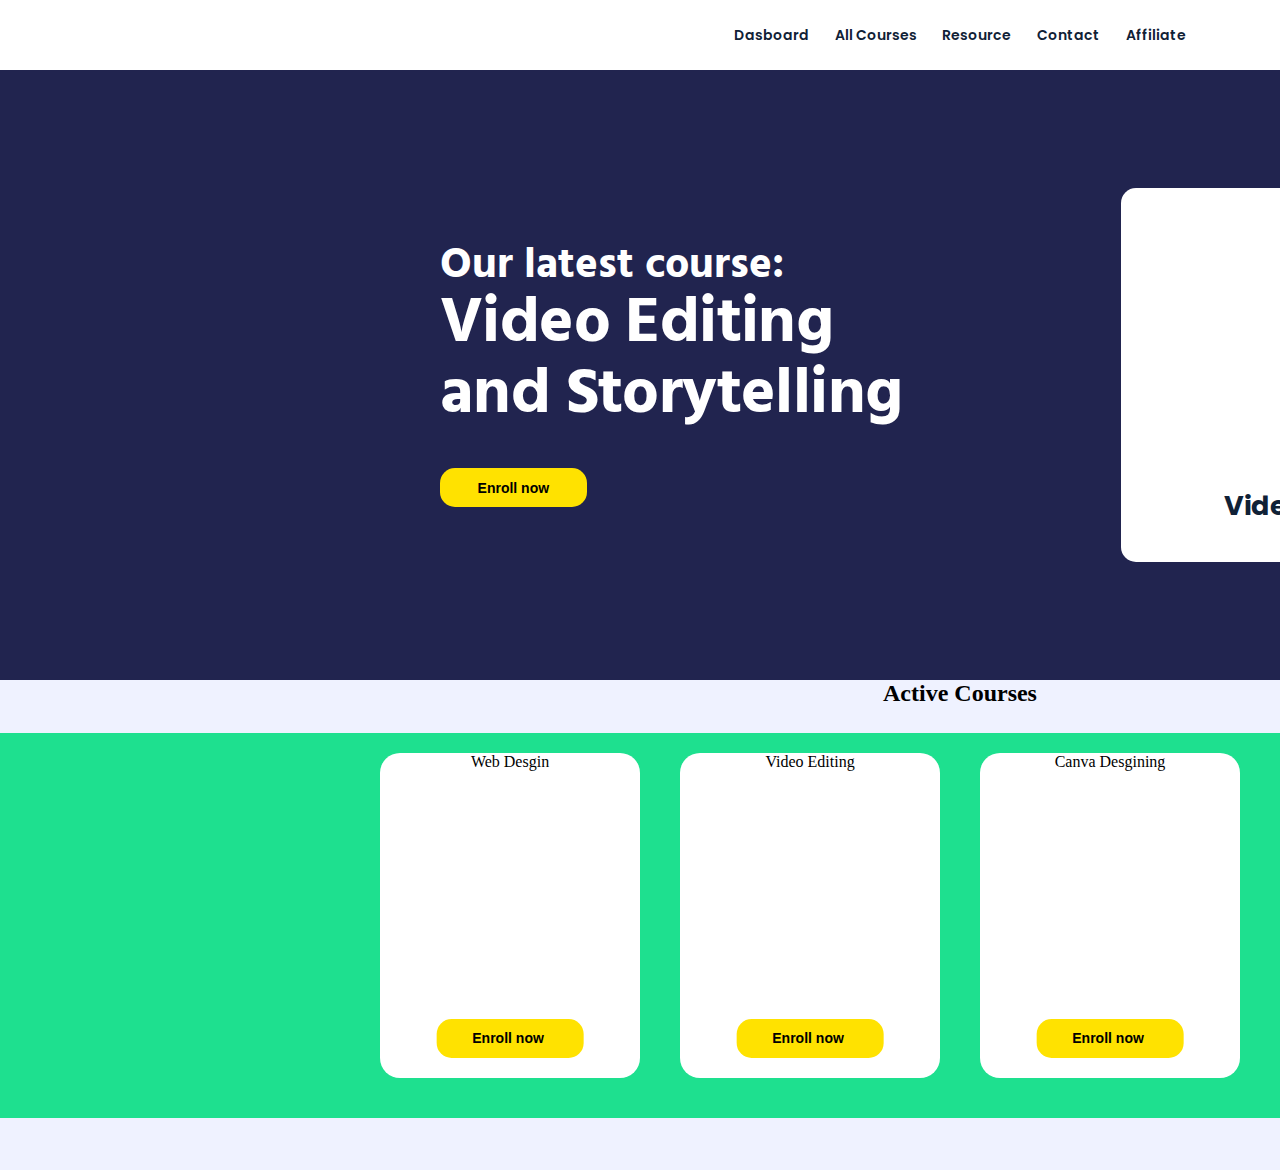
==== Du An/index.html @ a08553bb "09/05" ====
<!DOCTYPE html>
<hml lang="en">

    <head>
        <meta charset="UTF-8" />
        <meta name="viewport" content="width=device-width" , initial-scale="1.0" />
        <title> Website bán khoá học thiết kế </title>
        <link rel="stylesheet" href="assets/css/style.css">
        <link rel="stylesheet" href="https://cdnjs.cloudflare.com/ajax/libs/font-awesome/6.5.2/css/all.min.css"
            integrity="sha512-SnH5WK+bZxgPHs44uWIX+LLJAJ9/2PkPKZ5QiAj6Ta86w+fsb2TkcmfRyVX3pBnMFcV7oQPJkl9QevSCWr3W6A=="
            crossorigin="anonymous" referrerpolicy="no-referrer" />
        <link rel="preconnect" href="https://fonts.googleapis.com">
        <link rel="preconnect" href="https://fonts.gstatic.com" crossorigin>
        <link
            href="https://fonts.googleapis.com/css2?family=Hind+Siliguri:wght@300;400;500;600;700&family=Montserrat:ital,wght@0,600;1,600&display=swap"
            rel="stylesheet">
        <link rel="preconnect" href="https://fonts.googleapis.com">
        <link rel="preconnect" href="https://fonts.gstatic.com" crossorigin>
        <link
            href="https://fonts.googleapis.com/css2?family=Hind+Siliguri:wght@300;400;500;600;700&family=Montserrat:ital,wght@0,600;1,600&family=Poppins:ital,wght@0,300;0,400;0,500;0,600;0,700;1,300;1,400;1,500;1,600&display=swap"
            rel="stylesheet">
    </head>

    <body>
        <div id="main">
            <div class="header">
                <!-- ul#nav>li*5>a -->
                <div class="logo"></div>
                <div class="menu-main">
                    <ul class="menu">
                        <li><a href="">Dasboard</a></li>
                        <li><a href="">All courses</a></li>
                        <li><a href="">Resource </a></li>
                        <li><a href="">Contact</a></li>
                        <li><a href="">Affiliate</a></li>
                    </ul>
                </div>

                <div class="right-banner">
                    <div class="menu-right">
                        <div class="icon">
                            <div class="seach"></div>
                            <div class="link"></div>
                            <div class="login"></div>
                        </div>
                        <button class="right">Register</button>
                    </div>
                </div>
            </div>
            <div class="under_header">
                <div class="background">
                    <div class="image"></div> <!-- Hình ảnh -->
                
                </div> <!-- Lớp nền -->
                <div class="nen"></div> <!-- Màu đè -->
                <div class="nd">

                    <div class="content">
                        <h2> Our latest course:</h2>
                        <h1>Video Editing and Storytelling</h1>
                        <div class="text">
                            <button class="text-title">Enroll now
                                <img src="./assets/image/muiten.png" alt="">
                            </button>
                        </div>
                    </div>

                    <div class="pic1">
                        <a>Video Editing</a>
                    </div>  
                </div>
            </div>
            <!-- phần thần  -->
            <div class="heading">
               
                <div class="row1">
                    <div class="season1">
                        <h2> Active Courses</h2><br>
                    </div>
                    <div class="box1"> 
                        <a> Web Desgin</a>
                        <button class="butt">Enroll now
                            <img src="./assets/image/muiten.png" alt="">
                        </button>
                    </div>
                    <div class="box2"> 
                        <a> Video Editing</a>
                        <button class="butt">Enroll now
                            <img src="./assets/image/muiten.png" alt="">
                        </button>
                    </div>
                    <div class="box3">
                        <a> Canva Desgining</a>
                        <button class="butt">Enroll now
                            <img src="./assets/image/muiten.png" alt="">
                        </button>
                    </div>
                    <div class="box4">
                        <a>Affiliate Marketing</a>
                        <button class="butt">Enroll now
                            <img src="./assets/image/muiten.png" alt="">
                        </button>
                    </div>
                </div>
            </div>
<!-- 
            <div class="heading2">
                <div class="row2">
                    <div class="season1">
                        <h2> Active Courses</h2><br>
                    </div>
                    <div class="box1"></div>
                    <div class="box2"></div>
                    <div class="box3"></div>
                    <div class="box4"></div>
                </div>
            </div> -->
<!-- 
            <div class="heading3">
                <div class="row3">
                    <div class="season1">
                        <h2> Active Courses</h2><br>
                    </div>
                    <div class="box1"></div>
                    <div class="box2"></div> 
                </div>
            </div>

            <div class="heading4">
                <div class="row3">
                    <div class="season1">
                        <h2> Active Courses</h2><br>
                    </div>
                    <div class="box1"></div>
                    <div class="box2"></div>
                    <div class="box3"></div>
                    <div class="box4"></div>
                </div>
            </div>
        </div>
         -->
        <footer >
            <div class="late">

            </div>
        </footer>
    </body>
</hml>
<!-- font-family: 'Poppins'; -->
---- Du An/assets/css/style.css ----
* {
    padding: 0px;
    margin: auto;
}
#main {
    width: 1920px;
    /* background-color: #FFFF; */
    display: block;

}
.header {
    display: flex;
    /* background-color: green; */
    height: 70px;
    width: 1860px;
    justify-content: center;

}
.main-main{
    display: flex;

}
.menu {
   
    /* background-color: rgb(248, 194, 194); */
    width: 477.3px;
    height: 70px;
    display: flex;
    list-style: none;
   
    a {
        font-family: 'Poppins';
        text-decoration: none;
        font-family: 'Poppins';
        font-style: normal;
        font-weight: 600;
        font-size: 14px;
        line-height: 18px;
        /* identical to box height, or 130% */
       
        align-items: center;
        text-transform: capitalize;
        color: #102136;


    }
}
.menu-right {
      /* background-color: aqua; */
      height: 70px;
      display: flex;
      align-items: center;
}
.icon{
    /* background-color: #bac7d6; */
    height: 70px;
    width: 200px;
    align-items: center;
    display: flex;
    margin-right: 0px;
    gap: 0%;
    
}
.seach{
    background: url(../image/Search.png)  no-repeat center;

    /* background-color: #ffe200; */
    width: 15px;
    height: 15px;
}
.link{
    background: url(../image/Link.png) no-repeat center;
    width: 58.64px;
    height: 17px;
}
.login{
    background: url(../image/Login.png)  no-repeat center;
    width: 20px;
    height: 20px;
}
.right-banner {
  /* background-color: orangered; */
  height: 70px;
  width: 691.34px;
}
.right {
    /* Link - Register */
    margin: 0px;
    
    font-family: 'Poppins';
    font-weight: 600;
    font-size: 14px;
    width: 83.28px;
    height: 34px;
    background: #5E3FDE;
    color: #FFFF;
    border-radius: 3px;
    border: none;
}
.logo {
    background: url(../image/logo.png) no-repeat left;
    margin-left: auto;
    width: 691.33px;
    height: 70px;;
    display: flex;
}.under_header {
    position: relative;
    height: 610px;
    width: 1920px;
    display: flex;
    align-items: center;
    justify-content: center;
    overflow: hidden; /* Đảm bảo nền không tràn ra ngoài */
}

.background {
    position: relative;
    top: 0;
    left: 0;
    width: 100%;
    height: 100%;

    background: linear-gradient(to top right, rgba(42, 32, 79, 0.5), rgba(207, 194, 194, 0), #011201); /* Màu nền */
    z-index: 1; /* Đặt lớp nền phía dưới */
}

.image {
    position: absolute;
    top: 0;
    left: 0;
    background: url(../image/heading.png) no-repeat center/ cover;
    z-index: 2; /* Đặt hình ảnh phía trên lớp nền */
}

.nen {
    position: absolute;
    top: 0;
    left:0;
    width: 100%;
    height: 100%;
    background-color: rgb(33, 36, 79);
    z-index: 3; /* Đặt màu đè phía trên hình ảnh */
}

.nd{
    position: absolute;
    width: 1140px;
    height: 470px;
    display: flex;
    align-items: center;
    z-index: 4;
}
.content {
    
    /* background-color: rgb(243, 106, 1); */
    /* Heading 2 */
    width: 731.42px;
    height: 264px;
    margin-left: 0px;
    align-items: center;
  

    h2 {
        /* Our latest course: */
        width: 367.61px;
        height: 43px;
        margin-left: 50px;
        font-family: 'Hind Siliguri';
        font-style: normal;
        font-weight: 700;
        font-size: 43px;
        line-height: 43px;
        /* identical to box height, or 100% */
        display: flex;
        align-items: center;

        color: #FFFFFF;
    }
    h1 {
        /* Heading 2 */
        font-family: 'Hind Siliguri';
        font-weight: 700;
        left: 50px;
        right: 50px;
        top: 63px;

        /* Video Editing and Storytelling */
        width: 485.48px;
        height: 142px;
        margin-left: 50px;
        font-family: 'Hind Siliguri';
        font-style: normal;
        font-weight: 700;
        font-size: 65px;
        line-height: 71px;
        /* or 109% */
        display: flex;
        align-items: center;
        letter-spacing: -0.6px;
        color: #FFFFFF;
    }
}
.text-title {
    /* Link */
    border: none;
    width: 146.7px;
    height: 39px;
    left: 0px;
    top: 10px;
    background: #ffe200;
    border-radius: 15px;
    margin-top: 40px;
    margin-left: 50px;
    font-weight: 600;
    font-size: 14px;
    line-height: 18px;
    img{
        position: absolute;
        
        top: 72.5%;
        left: 14.5%;
    }
}
.pic1 {
    /* div.elementor-column */
    background: url(../image/video-editing.png) no-repeat;
    position: absolute;
    height: 374.98px;
    left: 731.42px;
    width: 389px;
    background-color: rgb(255, 255, 255);
    border-radius: 15px;
    a{
        position: absolute;
        left: 0px;
        right: 0px;
        top: 291.98px;
        bottom: 30px;
        display: flex;
        justify-content: center;
        align-items: center;
        font-family: 'Poppins';
        font-style: normal;
        font-weight: 700;
        font-size: 27px;
        line-height: 33px;
        color: #102136; 
    }
}

.heading {
    display: flex;
    align-items: center;
    justify-content: center;
    position: absolute;
    height: 490px;
    width: 1920px;
    background-color: #EFF2FF;
}

.season1 {
    display: flex;
    justify-content: center;
    align-items: center;
    width: 193.62px;
    height: 25px;
    position: absolute; /* Đặt vị trí tuyệt đối */
    top: 0; /* Đặt ở phía trên cùng */
}

.h2 {
    font-family: 'Poppins';
    font-style: normal;
    font-weight: 700;
    font-size: 15px;
    line-height: 25px;
    color: #102136;
}

.row1 {
    
    background-color: rgb(30, 224, 143);
    width: 100%;
    display: flex;
    flex-wrap: wrap; /* Cho phép các box chồng lên nhau */
    justify-content: center;
    align-items: center;
    padding-bottom: 20px;
}

.butt {
    border: none;
    width: 146.7px;
    height: 39px;
    background: #ffe200;
    border-radius: 15px;
    font-weight: 600;
    font-size: 14px;
    line-height: 18px;
    position: absolute;
    bottom: 20px;
    left: 50%;
    transform: translateX(-50%);
}

.box1{
    background: url(../image/heading/box1.png) no-repeat;
}
.box2{
    background: url(../image/heading/box2.png) no-repeat;
}
.box3{
    background: url(../image/heading/box3.png) no-repeat;
}
.box4{
    background: url(../image/heading/box4.png) no-repeat;
}
.box1, .box2, .box3, .box4 {
    background-color: #FFFFFF;
    width: 260px;
    height: 325px;
    margin: 20px;
    border-radius: 20px;
    position: relative;
    text-align: center; /* Căn giữa nội dung */
}

.box1 a, .box2 a, .box3 a, .box4 a {
 
    display: flex; 
    flex-direction: column; 
    justify-content: space-between; 
    height: 100%;
    text-align: center; 
    padding: 0 20px; 

}

.box1 button, .box2 button, .box3 button, .box4 button {
    position: absolute;
    bottom: 20px;
    left: 50%;
    transform: translateX(-50%);
}

/* heading 2-- */
.heading2{
    display: flex;
   
    justify-content: center;
    align-items: center;
    align-content: center;
    height: 440px;
    width: 1920px;
    background-color: rgb(206, 18, 200);
}
.row2{
    background-color: rgb(206, 128, 26);
    display: flex;
    margin: 10px 0px;
    width: 1120px;
    height: 325px;
}

/* hết phần row 2 */
.heading3{
    display: flex;
    
    justify-content: center;
    align-items: center;
    align-content: center;
    height: 450px;
    width: 1920px;
    background-color: rgb(133, 13, 13);
}
.row3{
    background-color: rgb(206, 128, 26);
    display: flex;
    margin: 10px 0px;
    width: 1120px;
    height: 325px;
}
/* heading 4 */
.heading4{
    display: flex; 
    justify-content: center;
    align-items: center;
    align-content: center;
    height: 450px;
    width: 1920px;
    background-color: rgb(133, 13, 13);
}
 .footer {
   
        display: flex;
        position: absolute;
    height: 501.59px;
    width: 1920px;
    position: relative;
    background-color: orange;
    
    
}
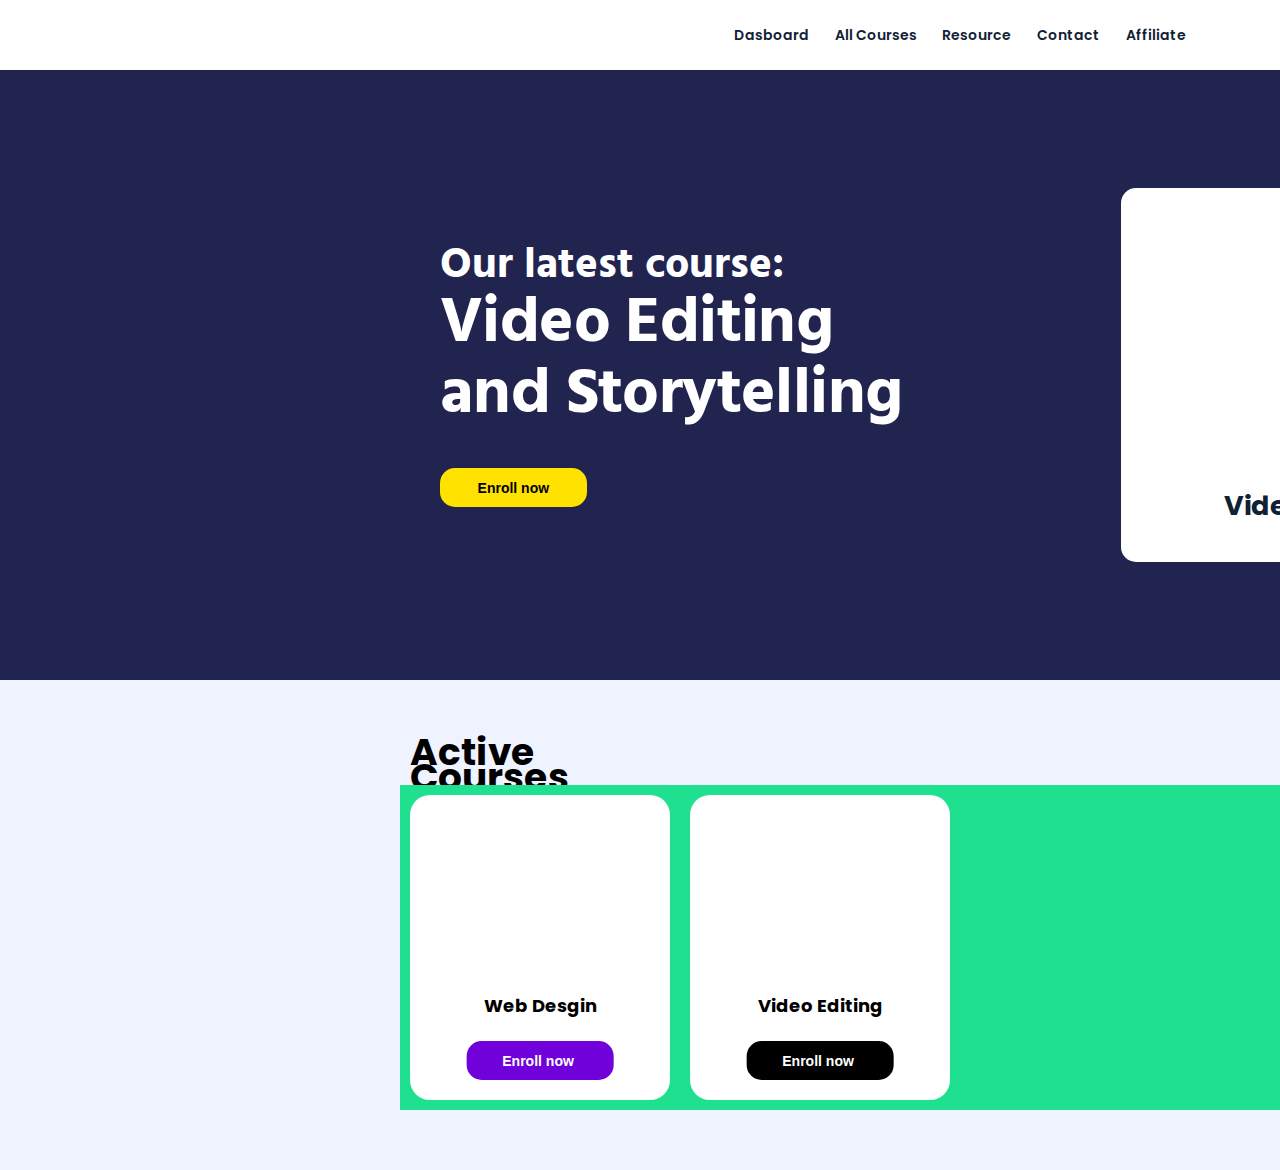
==== commit 21b4279a: "sáng 18/05" ====
--- a/Du An/index.html
+++ b/Du An/index.html
@@ -5,7 +5,7 @@
         <meta charset="UTF-8" />
         <meta name="viewport" content="width=device-width" , initial-scale="1.0" />
         <title> Website bán khoá học thiết kế </title>
-        <link rel="stylesheet" href="assets/css/style.css">
+        <link rel="stylesheet" href="assets/css/homepage.css">
         <link rel="stylesheet" href="https://cdnjs.cloudflare.com/ajax/libs/font-awesome/6.5.2/css/all.min.css"
             integrity="sha512-SnH5WK+bZxgPHs44uWIX+LLJAJ9/2PkPKZ5QiAj6Ta86w+fsb2TkcmfRyVX3pBnMFcV7oQPJkl9QevSCWr3W6A=="
             crossorigin="anonymous" referrerpolicy="no-referrer" />
@@ -39,11 +39,11 @@
                 <div class="right-banner">
                     <div class="menu-right">
                         <div class="icon">
-                            <div class="seach"></div>
+                            <div class="search"></div>
                             <div class="link"></div>
                             <div class="login"></div>
                         </div>
-                        <button class="right">Register</button>
+                        <a href="../student-login.html" class="right">Register</a>
                     </div>
                 </div>
             </div>
@@ -64,45 +64,55 @@
                             </button>
                         </div>
                     </div>
-
-                    <div class="pic1">
-                        <a>Video Editing</a>
-                    </div>  
+                    <div class="anh-1">
+                        <div class="pic1">
+                            <a>Video Editing</a>
+                        </div>  
+                </div>
                 </div>
             </div>
             <!-- phần thần  -->
             <div class="heading">
-               
+                <div class="season1">
+                    <h2> Active Courses</h2><br>
+                </div>
                 <div class="row1">
-                    <div class="season1">
-                        <h2> Active Courses</h2><br>
+
+                    <div class="box1">
+                        <div class="box1-small">
+                            <div class="pic-box1"></div>
+                            <div class="tieude">  <a> Web Desgin</a> </div> 
+                            <button class="butt1">Enroll now
+                                <img src="./assets/image/muitenxuong.png" alt="">
+                            </button>
+                        </div>
                     </div>
-                    <div class="box1"> 
-                        <a> Web Desgin</a>
-                        <button class="butt">Enroll now
-                            <img src="./assets/image/muiten.png" alt="">
-                        </button>
+                    
+                    <div class="box2"> 
+                        <div class="box1-small">
+                            <div class="tieude"> <a> Video Editing</a>  </div>
+                            <button class="butt2">Enroll now
+                                <img src="./assets/image/muitentrang.png" alt="">
+                            </button>
+                        </div>
                     </div>
-                    <div class="box2"> 
-                        <a> Video Editing</a>
-                        <button class="butt">Enroll now
-                            <img src="./assets/image/muiten.png" alt="">
-                        </button>
-                    </div>
+
+                     <!--
                     <div class="box3">
                         <a> Canva Desgining</a>
-                        <button class="butt">Enroll now
-                            <img src="./assets/image/muiten.png" alt="">
+                        <button class="butt3">Enroll now
+                            <img src="./assets/image/muitentrang.png" alt="">
                         </button>
                     </div>
                     <div class="box4">
                         <a>Affiliate Marketing</a>
-                        <button class="butt">Enroll now
-                            <img src="./assets/image/muiten.png" alt="">
+                        <button class="butt4">Enroll now
+                            <img src="./assets/image/muitentrang.png" alt="">
                         </button>
                     </div>
                 </div>
             </div>
+             -->
 <!-- 
             <div class="heading2">
                 <div class="row2">
--- a/Du An/assets/css/homepage.css
+++ b/Du An/assets/css/homepage.css
@@ -0,0 +1,591 @@
+* {
+    padding: 0px;
+    margin: auto;
+}
+#main {
+    width: 1920px;
+    /* background-color: #FFFF; */
+    display: block;
+
+}
+.header {
+    display: flex;
+    /* background-color: green; */
+    height: 70px;
+    width: 1860px;
+    justify-content: center;
+
+}
+.main-main{
+    display: flex;
+
+}
+.menu {
+   
+    /* background-color: rgb(248, 194, 194); */
+    width: 477.3px;
+    height: 70px;
+    display: flex;
+    list-style: none;
+   
+    a {
+        font-family: 'Poppins';
+        text-decoration: none;
+        font-family: 'Poppins';
+        font-style: normal;
+        font-weight: 600;
+        font-size: 14px;
+        line-height: 18px;
+        /* identical to box height, or 130% */
+       
+        align-items: center;
+        text-transform: capitalize;
+        color: #102136;
+
+
+    }
+}
+.menu-right {
+      /* background-color: aqua; */
+      height: 70px;
+      display: flex;
+      align-items: center;
+}
+.icon{
+    /* background-color: #bac7d6; */
+    height: 70px;
+    width: 200px;
+    align-items: center;
+    display: flex;
+    margin-right: 0px;
+    gap: 0%;
+    
+}
+.search{
+    background: url(../image/Search.png)  no-repeat center;
+
+    /* background-color: #ffe200; */
+    width: 15px;
+    height: 15px;
+}
+.link{
+    background: url(../image/Link.png) no-repeat center;
+    width: 58.64px;
+    height: 17px;
+}
+.login{
+    background: url(../image/Login.png)  no-repeat center;
+    width: 20px;
+    height: 20px;
+}
+.right-banner {
+  /* background-color: orangered; */
+  height: 70px;
+  width: 691.34px;
+}
+.right {
+    /* Link - Register */
+    margin: 0px;
+    
+    font-family: 'Poppins';
+    font-weight: 600;
+    font-size: 14px;
+    background: #5E3FDE;
+    color: #FFFF;
+    
+    border-radius: 3px;
+    border: none;
+    text-decoration: none;
+    color: #fff;
+    background-color: #5A20CB;
+    padding: 0.5rem 1rem;
+    border-radius: 5px;
+    margin-left: 1rem;
+}
+.logo {
+    background: url(../image/logo.png) no-repeat left;
+    margin-left: auto;
+    width: 691.33px;
+    height: 70px;;
+    display: flex;
+}.under_header {
+    position: relative;
+    height: 610px;
+    width: 1920px;
+    display: flex;
+    align-items: center;
+    justify-content: center;
+    overflow: hidden; /* Đảm bảo nền không tràn ra ngoài */
+}
+
+.background {
+    position: relative;
+    top: 0;
+    left: 0;
+    width: 100%;
+    height: 100%;
+
+    background: linear-gradient(to top right, rgba(42, 32, 79, 0.5), rgba(207, 194, 194, 0), #011201); /* Màu nền */
+    z-index: 1; /* Đặt lớp nền phía dưới */
+}
+
+.image {
+    position: absolute;
+    top: 0;
+    left: 0;
+    background: url(../image/heading.png) no-repeat center/ cover;
+    z-index: 2; /* Đặt hình ảnh phía trên lớp nền */
+}
+
+.nen {
+    position: absolute;
+    top: 0;
+    left:0;
+    width: 100%;
+    height: 100%;
+    background-color: rgb(33, 36, 79);
+    z-index: 3; /* Đặt màu đè phía trên hình ảnh */
+}
+
+.nd{
+    position: absolute;
+    width: 1140px;
+    height: 470px;
+    display: flex;
+    align-items: center;
+    z-index: 4;
+}
+.content {
+    
+    /* background-color: rgb(243, 106, 1); */
+    /* Heading 2 */
+    width: 731.42px;
+    height: 264px;
+    margin-left: 0px;
+    align-items: center;
+  
+
+    h2 {
+        /* Our latest course: */
+        width: 367.61px;
+        height: 43px;
+        margin-left: 50px;
+        font-family: 'Hind Siliguri';
+        font-style: normal;
+        font-weight: 700;
+        font-size: 43px;
+        line-height: 43px;
+        /* identical to box height, or 100% */
+        display: flex;
+        align-items: center;
+
+        color: #FFFFFF;
+    }
+    h1 {
+        /* Heading 2 */
+        font-family: 'Hind Siliguri';
+        font-weight: 700;
+        left: 50px;
+        right: 50px;
+        top: 63px;
+
+        /* Video Editing and Storytelling */
+        width: 485.48px;
+        height: 142px;
+        margin-left: 50px;
+        font-family: 'Hind Siliguri';
+        font-style: normal;
+        font-weight: 700;
+        font-size: 65px;
+        line-height: 71px;
+        /* or 109% */
+        display: flex;
+        align-items: center;
+        letter-spacing: -0.6px;
+        color: #FFFFFF;
+    }
+}
+.text-title {
+    /* Link */
+    border: none;
+    width: 146.7px;
+    height: 39px;
+    left: 0px;
+    top: 10px;
+    background: #ffe200;
+    border-radius: 15px;
+    margin-top: 40px;
+    margin-left: 50px;
+    font-weight: 600;
+    font-size: 14px;
+    line-height: 18px;
+    img{
+        position: absolute;
+        
+        top: 72.5%;
+        left: 14.5%;
+    }
+}
+.anh-1{
+    position: absolute;
+    height: 374.98px;
+    left: 731.42px;
+    width: 389px;
+    background-color: rgb(255, 255, 255);
+    border-radius: 15px;
+}
+.pic1 {
+    /* div.elementor-column */
+    background: url(../image/video-editing.png) no-repeat;
+    border-radius: 15px;
+    height: 374.98px;
+    left: 731.42px;
+    width: 389px;
+    a{
+        position: absolute;
+        left: 0px;
+        right: 0px;
+        top: 291.98px;
+        bottom: 30px;
+        display: flex;
+        justify-content: center;
+        align-items: center;
+        font-family: 'Poppins';
+        font-style: normal;
+        font-weight: 700;
+        font-size: 27px;
+        line-height: 33px;
+        color: #102136; 
+    }
+}
+
+.heading {
+    display: flex;
+    align-items: center;
+    justify-content: center;
+    position: absolute;
+    height: 490px;
+    width: 1920px;
+    background-color: #EFF2FF;
+
+    
+}
+
+.season1 {
+    /* display: flex;
+    justify-content: center;
+    align-items: center;
+    width: 193.62px;
+    height: 25px;
+    position: absolute; Đặt vị trí tuyệt đối
+    top: 0; Đặt ở phía trên cùng */
+
+
+    /* bản figma */
+    /* Heading 2 → Active Courses */
+
+    position: absolute;
+    width: 193.62px;
+    height: 25px;
+    left: 410px;
+    top: 60px;
+
+    font-family: 'Poppins';
+    font-style: normal;
+    font-weight: 700;
+    font-size: 25px;
+    line-height: 25px;
+/* identical to box height, or 100% */
+    display: flex;
+    align-items: center;
+    .h2 {
+    width: 193.62px;
+    height: 25px;
+    width: 100%;
+    font-size: 25px;
+    color: #102136;
+}
+}
+/* bản sửa */
+
+.row1 {
+    
+    background-color: rgb(30, 224, 143);
+    /* width: 100%;
+    display: flex;
+    flex-wrap: wrap; Cho phép các box chồng lên nhau
+    justify-content: center;
+    align-content: flex-start;
+    padding-bottom: 20px; */
+
+    /* Section */
+
+position: absolute;
+width: 1120px;
+height: 325px;
+left: calc(50% - 1120px/2);
+top: 105px;
+
+
+}
+
+
+.pic-box1{
+    background: url(../image/heading/box1.png) no-repeat;
+    /* video-editing.webp */
+position: absolute;
+width: 260px;
+height: 182px;
+left: calc(50% - 260px/2);
+top: calc(50% - 182px/2 - 61.5px);
+border-radius: 8px 8px 0px 0px;
+
+}
+ 
+.pic-box2{
+    background: url(../image/heading/box2.png) no-repeat;
+    /* video-editing.webp */
+
+position: absolute;
+width: 260px;
+height: 182px;
+left: calc(50% - 260px/2);
+top: calc(50% - 182px/2 - 61.5px);
+
+border-radius: 8px 8px 0px 0px;
+
+}
+/*
+.box3{
+    background: url(../image/heading/box3.png) no-repeat;
+}
+.box4{
+    background: url(../image/heading/box4.png) no-repeat;
+} */
+
+.box1 {
+    /* bản gốc */
+    /* background-color: #FFFFFF;
+    flex-direction: column;
+    width: 260px;
+    height: 325px;
+    margin: 20px;
+    border-radius: 20px;
+    position: relative;
+    text-align: center; Căn giữa nội dung */
+    /* div.elementor-column */
+
+    /* bản figma */
+position: absolute;
+left: 0px;
+right: 840px;
+top: 0px;
+bottom: 0px;
+}
+
+.box2{
+    /* div.elementor-column */
+
+position: absolute;
+left: 280px;
+right: 560px;
+top: 0px;
+bottom: 0px;
+
+}
+.box1-small, .box2-small{
+    /* div.elementor-widget-wrap */
+
+    position: absolute;
+    left: 10px;
+    right: 10px;
+    top: 10px;
+    bottom: 10px;
+
+    background: #FFFFFF;
+    border-radius: 20px;
+
+}
+
+.tieude {
+ 
+    /* bản gốc */
+    /* display: flex; 
+    color: white;
+    flex-direction: column; 
+    justify-content: space-between; 
+    height: 100%;
+    
+    padding: 0 20px;  */
+
+
+    /* bản sửa */
+    /* Heading 2 */
+    text-align: center;
+    position: absolute;
+    height: 18px;
+    left: 0px;
+    right: 0px;
+    top: 202px;
+
+    /* form chữ */
+    font-family: 'Poppins';
+    font-style: normal;
+    font-weight: 700;
+    font-size: 18px;
+    line-height: 18px;
+    
+        a.{
+            /* Web Design */
+
+    position: absolute;
+    width: 110.32px;
+    height: 18px;
+    left: calc(50% - 110.32px/2 + 0.18px);
+    top: -0.5px;
+
+  
+    /* identical to box height, or 100% */
+    display: flex;
+    align-items: center;
+    text-align: center;
+
+    color: #102136;
+
+
+    }
+
+}
+
+.butt1 {
+    border: none;
+    width: 146.7px;
+    height: 39px;
+    background: #7001DA;
+    color: white;
+    border-radius: 15px;
+    font-weight: 600;
+    font-size: 14px;
+    line-height: 18px;
+    position: absolute;
+    bottom: 20px;
+    left: 50%;
+    transform: translateX(-50%);
+}
+
+
+.butt2 {
+    border: none;
+    width: 146.7px;
+    height: 39px;
+    background: #000000;
+    color: white;
+    border-radius: 15px;
+    font-weight: 600;
+    font-size: 14px;
+    line-height: 18px;
+    position: absolute;
+    bottom: 20px;
+    left: 50%;
+    transform: translateX(-50%);
+}
+
+
+
+.butt3 {
+    border: none;
+    width: 146.7px;
+    height: 39px;
+    background: #0D67ED;
+    color: white;
+    border-radius: 15px;
+    font-weight: 600;
+    font-size: 14px;
+    line-height: 18px;
+    position: absolute;
+    bottom: 20px;
+    left: 50%;
+    transform: translateX(-50%);
+}
+
+.butt4 {
+    border: none;
+    width: 146.7px;
+    height: 39px;
+    background: #005E45;
+    color: white;
+    border-radius: 15px;
+    font-weight: 600;
+    font-size: 14px;
+    line-height: 18px;
+    position: absolute;
+    bottom: 20px;
+    left: 50%;
+    transform: translateX(-50%);
+}
+
+.box1 button, .box2 button, .box3 button, .box4 button {
+    position: absolute;
+    bottom: 20px;
+    left: 50%;
+    transform: translateX(-50%);
+}
+
+/* heading 2-- */
+.heading2{
+    display: flex;
+   
+    justify-content: center;
+    align-items: center;
+    align-content: center;
+    height: 440px;
+    width: 1920px;
+    background-color: rgb(206, 18, 200);
+}
+.row2{
+    background-color: rgb(206, 128, 26);
+    display: flex;
+    margin: 10px 0px;
+    width: 1120px;
+    height: 325px;
+}
+
+/* hết phần row 2 */
+.heading3{
+    display: flex;
+    
+    justify-content: center;
+    align-items: center;
+    align-content: center;
+    height: 450px;
+    width: 1920px;
+    background-color: rgb(133, 13, 13);
+}
+.row3{
+    background-color: rgb(206, 128, 26);
+    display: flex;
+    margin: 10px 0px;
+    width: 1120px;
+    height: 325px;
+}
+/* heading 4 */
+.heading4{
+    display: flex; 
+    justify-content: center;
+    align-items: center;
+    align-content: center;
+    height: 450px;
+    width: 1920px;
+    background-color: rgb(133, 13, 13);
+}
+ .footer {
+   
+        display: flex;
+        position: absolute;
+    height: 501.59px;
+    width: 1920px;
+    position: relative;
+    background-color: orange;
+    
+    
+}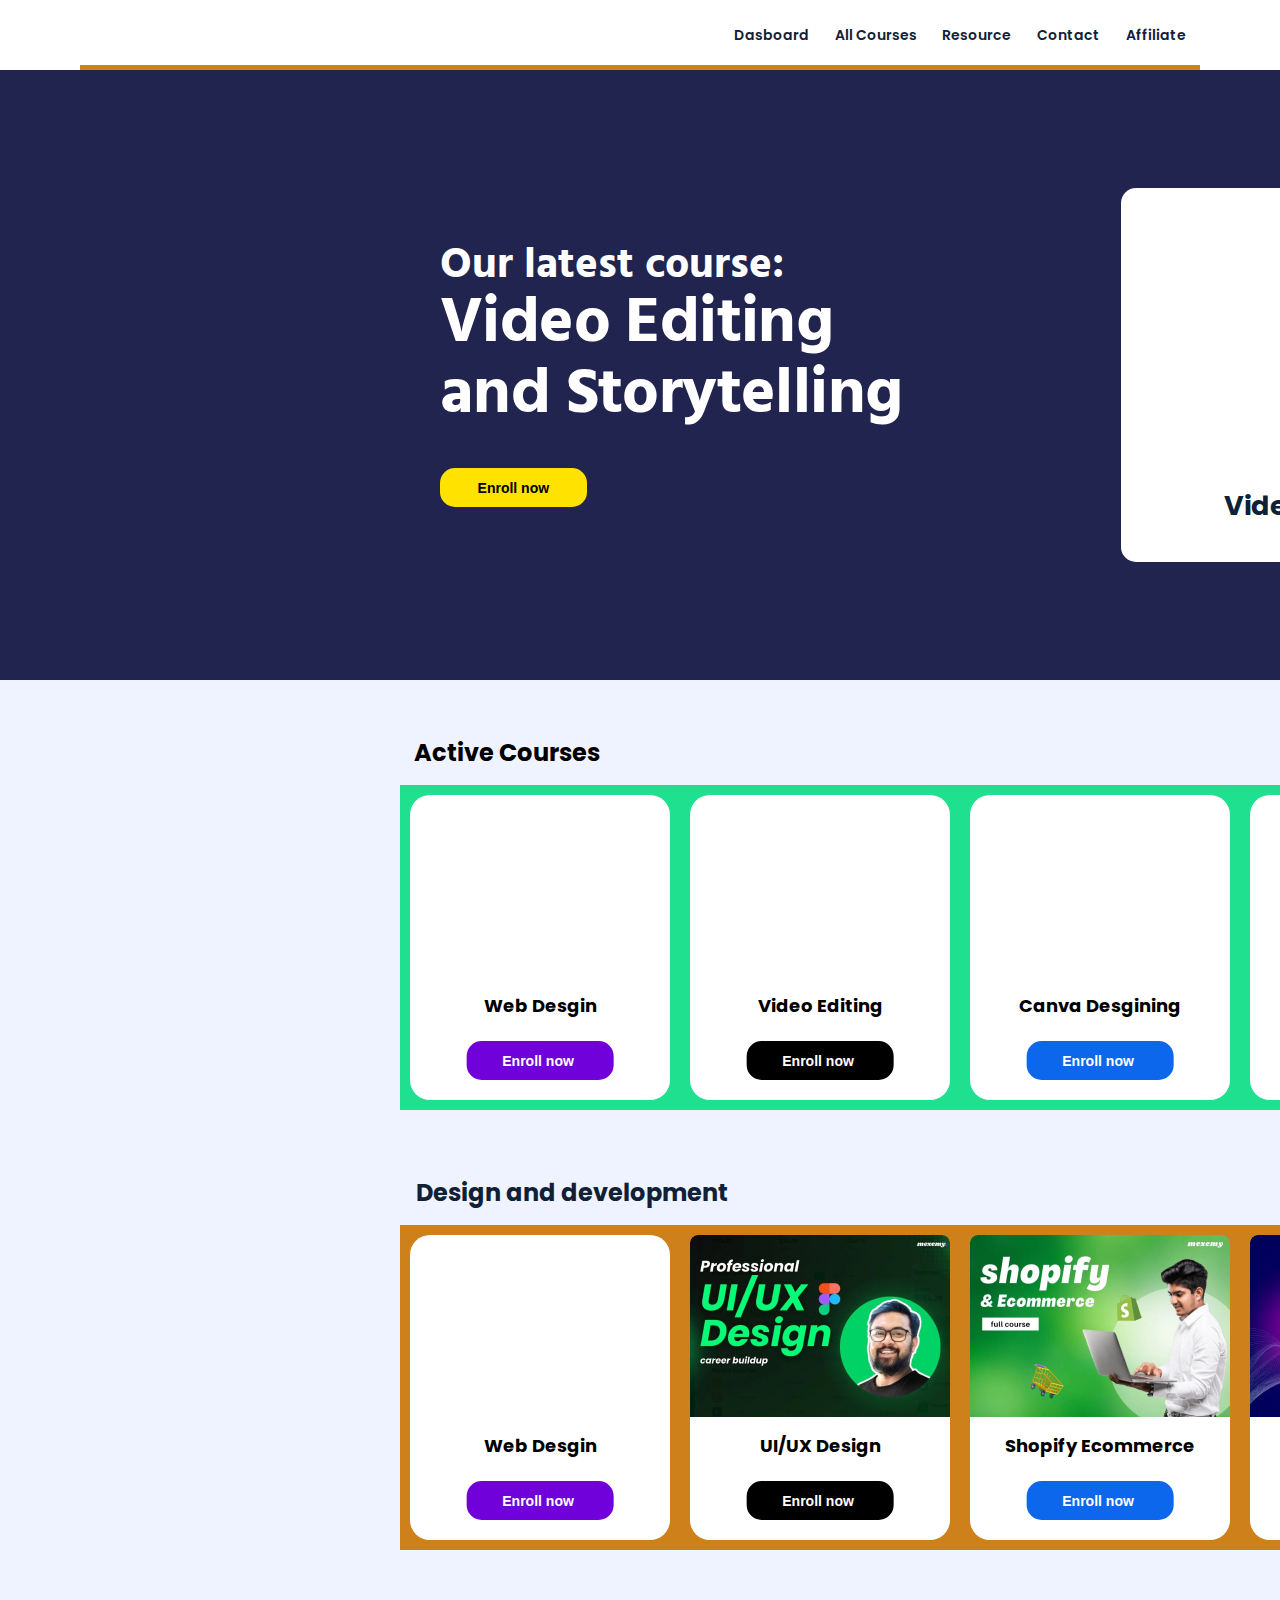
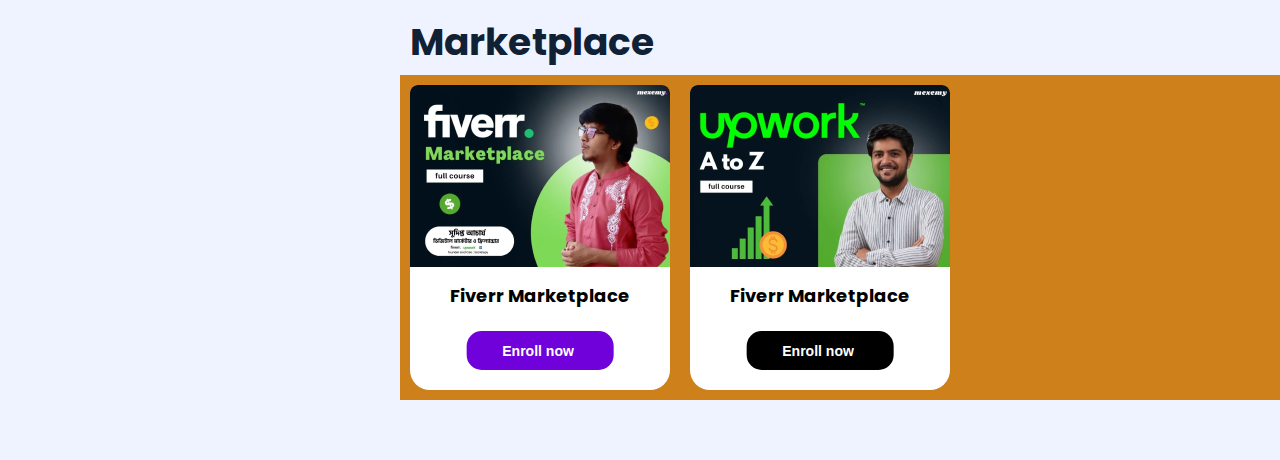
==== commit 9800319b: "sáng 19/05" ====
--- a/Du An/index.html
+++ b/Du An/index.html
@@ -74,7 +74,7 @@
             <!-- phần thần  -->
             <div class="heading">
                 <div class="season1">
-                    <h2> Active Courses</h2><br>
+                    <h2> Active Courses</h2>
                 </div>
                 <div class="row1">
 
@@ -82,40 +82,130 @@
                         <div class="box1-small">
                             <div class="pic-box1"></div>
                             <div class="tieude">  <a> Web Desgin</a> </div> 
-                            <button class="butt1">Enroll now
+                            <button class="butt1"><a> Enroll now</a>
                                 <img src="./assets/image/muitenxuong.png" alt="">
                             </button>
                         </div>
                     </div>
                     
                     <div class="box2"> 
+                        <div class="box2-small">
+                            <div class="pic-box2"></div>
+                            <div class="tieude"> <a> Video Editing</a>  </div>
+                            <button class="butt2"><a> Enroll now</a>
+                                <img src="./assets/image/muitentrang.png" alt="">
+                            </button>
+                        </div>
+                    </div>
+
+                    <div class="box3">
+                        <div class="box3-small">
+                            <div class="pic-box3"></div>
+                            <div class="tieude">  <a> Canva Desgining</a> </div>
+                            <button class="butt3"><a> Enroll now</a>
+                                <img src="./assets/image/muitentrang.png" alt="">
+                            </button>
+                        </div>
+                    </div>
+
+                    
+                    <div class="box4">
+                        <div class="box4-small">
+                            <div class="pic-box4"></div>
+                            <div class="tieude"> <a>Affiliate Marketing</a> </div>
+                            <button class="butt4"><a> Enroll now</a>
+                                <img src="./assets/image/muitenxuong.png" alt="">
+                            </button>
+                        </div>
+                    </div>
+                </div>
+            </div>
+            
+            <div class="heading2">
+                <div class="season2">
+                    <h2> Design and development</h2>
+                </div>
+
+                <div class="row2">
+
+                    <div class="box1">
                         <div class="box1-small">
-                            <div class="tieude"> <a> Video Editing</a>  </div>
-                            <button class="butt2">Enroll now
-                                <img src="./assets/image/muitentrang.png" alt="">
-                            </button>
-                        </div>
-                    </div>
-
-                     <!--
+                            <div class="pic-box1"></div>
+                            <div class="tieude">  <a> Web Desgin</a> </div> 
+                            <button class="butt1"><a> Enroll now</a>
+                                <img src="./assets/image/muitenxuong.png" alt="">
+                            </button>
+                        </div>
+                    </div>
+
+                    <div class="box2"> 
+                        <div class="box2-small">
+                            <div class="pic-box2-2"></div>
+                            <div class="tieude"> <a> UI/UX Design</a>  </div>
+                            <button class="butt2"><a> Enroll now</a>
+                                <img src="./assets/image/muitentrang.png" alt="">
+                            </button>
+                        </div>
+                    </div>
+
                     <div class="box3">
-                        <a> Canva Desgining</a>
-                        <button class="butt3">Enroll now
-                            <img src="./assets/image/muitentrang.png" alt="">
-                        </button>
-                    </div>
+                        <div class="box3-small">
+                            <div class="pic-box2-3"></div>
+                            <div class="tieude">  <a> Shopify Ecommerce</a> </div>
+                            <button class="butt3"><a> Enroll now</a>
+                                <img src="./assets/image/muitentrang.png" alt="">
+                            </button>
+                        </div>
+                    </div>
+
+                    
                     <div class="box4">
-                        <a>Affiliate Marketing</a>
-                        <button class="butt4">Enroll now
-                            <img src="./assets/image/muitentrang.png" alt="">
-                        </button>
-                    </div>
-                </div>
-            </div>
-             -->
-<!-- 
-            <div class="heading2">
-                <div class="row2">
+                        <div class="box4-small">
+                            <div class="pic-box2-4"></div>
+                            <div class="tieude"> <a>WordPress & DIVI</a> </div>
+                            <button class="butt4"><a> Enroll now</a>
+                                <img src="./assets/image/muitenxuong.png" alt="">
+                            </button>
+                        </div>
+                    </div>
+                </div>
+            </div>
+
+           
+
+            
+            <div class="heading3">
+                <div class="season3">
+                    <h2> Marketplace</h2>
+                </div>
+
+                <div class="row3">
+
+                    <div class="box1">
+                        <div class="box1-small">
+                            <div class="pic-box3-1"></div>
+                            <div class="tieude">  <a> Fiverr Marketplace</a> </div> 
+                            <button class="butt1"><a> Enroll now</a>
+                                <img src="./assets/image/muitenxuong.png" alt="">
+                            </button>
+                        </div>
+                    </div>
+
+                    <div class="box2"> 
+                        <div class="box2-small">
+                            <div class="pic-box3-2"></div>
+                            <div class="tieude"> <a> Fiverr Marketplace</a>  </div>
+                            <button class="butt2"><a> Enroll now</a>
+                                <img src="./assets/image/muitentrang.png" alt="">
+                            </button>
+                        </div>
+                    </div>
+                </div>
+            </div>
+
+
+            <div class="heading4">
+                <div class="row3">
                     <div class="season1">
                         <h2> Active Courses</h2><br>
                     </div>
@@ -124,31 +214,9 @@
                     <div class="box3"></div>
                     <div class="box4"></div>
                 </div>
-            </div> -->
-<!-- 
-            <div class="heading3">
-                <div class="row3">
-                    <div class="season1">
-                        <h2> Active Courses</h2><br>
-                    </div>
-                    <div class="box1"></div>
-                    <div class="box2"></div> 
-                </div>
-            </div>
-
-            <div class="heading4">
-                <div class="row3">
-                    <div class="season1">
-                        <h2> Active Courses</h2><br>
-                    </div>
-                    <div class="box1"></div>
-                    <div class="box2"></div>
-                    <div class="box3"></div>
-                    <div class="box4"></div>
-                </div>
             </div>
         </div>
-         -->
+        
         <footer >
             <div class="late">
 
--- a/Du An/assets/css/homepage.css
+++ b/Du An/assets/css/homepage.css
@@ -266,24 +266,10 @@
     position: absolute;
     height: 490px;
     width: 1920px;
-    background-color: #EFF2FF;
-
-    
+    background-color: #EFF2FF;  
 }
 
 .season1 {
-    /* display: flex;
-    justify-content: center;
-    align-items: center;
-    width: 193.62px;
-    height: 25px;
-    position: absolute; Đặt vị trí tuyệt đối
-    top: 0; Đặt ở phía trên cùng */
-
-
-    /* bản figma */
-    /* Heading 2 → Active Courses */
-
     position: absolute;
     width: 193.62px;
     height: 25px;
@@ -293,7 +279,7 @@
     font-family: 'Poppins';
     font-style: normal;
     font-weight: 700;
-    font-size: 25px;
+    font-size: 16px;
     line-height: 25px;
 /* identical to box height, or 100% */
     display: flex;
@@ -355,14 +341,71 @@
 border-radius: 8px 8px 0px 0px;
 
 }
-/*
-.box3{
+.pic-box3{
     background: url(../image/heading/box3.png) no-repeat;
-}
-.box4{
+    position: absolute;
+    width: 260px;
+    height: 182px;
+    left: calc(50% - 260px/2);
+    top: calc(50% - 182px/2 - 61.5px);
+    border-radius: 8px 8px 0px 0px;
+
+}
+
+.pic-box4{
     background: url(../image/heading/box4.png) no-repeat;
-} */
-
+    position: absolute;
+    width: 260px;
+    height: 182px;
+    left: calc(50% - 260px/2);
+    top: calc(50% - 182px/2 - 61.5px);
+    border-radius: 8px 8px 0px 0px;
+}
+.pic-box2-2{
+    background:url(../image/heading/box2-2\ .png)no-repeat;
+    position: absolute;
+    width: 260px;
+    height: 182px;
+    left: calc(50% - 260px/2);
+    top: calc(50% - 182px/2 - 61.5px);
+    border-radius: 8px 8px 0px 0px; 
+}   
+.pic-box2-3{
+    background:url(../image/heading/box2-3.png)no-repeat;
+    position: absolute;
+    width: 260px;
+    height: 182px;
+    left: calc(50% - 260px/2);
+    top: calc(50% - 182px/2 - 61.5px);
+    border-radius: 8px 8px 0px 0px;
+}
+.pic-box2-4{
+    background:url(../image/heading/box2-4.png)no-repeat;
+    position: absolute;
+    width: 260px;
+    height: 182px;
+    left: calc(50% - 260px/2);
+    top: calc(50% - 182px/2 - 61.5px);
+    border-radius: 8px 8px 0px 0px;
+}
+.pic-box3-1{
+    background:url(../image/heading/box3-1.png)no-repeat;
+    position: absolute;
+    width: 260px;
+    height: 182px;
+    left: calc(50% - 260px/2);
+    top: calc(50% - 182px/2 - 61.5px);
+    border-radius: 8px 8px 0px 0px;
+}
+.pic-box3-2{
+    background:url(../image/heading/box3-2.png)no-repeat;
+    position: absolute;
+    width: 260px;
+    height: 182px;
+    left: calc(50% - 260px/2);
+    top: calc(50% - 182px/2 - 61.5px);
+    border-radius: 8px 8px 0px 0px;
+}
 .box1 {
     /* bản gốc */
     /* background-color: #FFFFFF;
@@ -393,7 +436,29 @@
 bottom: 0px;
 
 }
-.box1-small, .box2-small{
+.box3{
+    /* div.elementor-column */
+
+position: absolute;
+left: 560px;
+right: 280px;
+top: 0px;
+bottom: 0px;
+
+
+}
+.box4{
+    /* div.elementor-column */
+
+    position: absolute;
+    left: 840px;
+    right: 0px;
+    top: 0px;
+    bottom: 0px;
+
+
+}
+.box1-small, .box2-small, .box3-small, .box4-small{
     /* div.elementor-widget-wrap */
 
     position: absolute;
@@ -405,6 +470,8 @@
     background: #FFFFFF;
     border-radius: 20px;
 
+
+    
 }
 
 .tieude {
@@ -435,7 +502,7 @@
     font-size: 18px;
     line-height: 18px;
     
-        a.{
+        .a{
             /* Web Design */
 
     position: absolute;
@@ -522,6 +589,11 @@
     bottom: 20px;
     left: 50%;
     transform: translateX(-50%);
+
+
+    /* div.elementor-column */
+   
+
 }
 
 .box1 button, .box2 button, .box3 button, .box4 button {
@@ -529,44 +601,103 @@
     bottom: 20px;
     left: 50%;
     transform: translateX(-50%);
+    
 }
 
 /* heading 2-- */
 .heading2{
     display: flex;
-   
+    position: absolute;
+    align-items: center;
     justify-content: center;
-    align-items: center;
-    align-content: center;
     height: 440px;
     width: 1920px;
-    background-color: rgb(206, 18, 200);
+    left: 0px;
+    right: 0px;
+    top: 1170px;
+    background: #EFF2FF;
+}
+.season2{
+    /* Heading 2 → Design and development */
+
+position: absolute;
+width: 323.03px;
+height: 25px;
+left: 410px;
+top: 10px;
+
+font-family: 'Poppins';
+font-style: normal;
+font-weight: 700;
+font-size: 16px;
+line-height: 25px;
+/* identical to box height, or 100% */
+display: flex;
+align-items: center;
+
+color: #102136;
+
+
 }
 .row2{
     background-color: rgb(206, 128, 26);
-    display: flex;
-    margin: 10px 0px;
+    position: absolute;
+  
     width: 1120px;
     height: 325px;
+    left: calc(50% - 1120px/2);
+    top: 55px;
 }
 
 /* hết phần row 2 */
 .heading3{
     display: flex;
-    
     justify-content: center;
     align-items: center;
     align-content: center;
     height: 450px;
     width: 1920px;
-    background-color: rgb(133, 13, 13);
+    position: absolute;
+    left: 0px;
+    right: 0px;
+    top: 1610px;
+    background: #EFF2FF;
+
+
+}
+.season3{
+    /* Heading 2 → Marketplace */
+
+position: absolute;
+width: 163.81px;
+height: 25px;
+left: 410px;
+top: 20px;
+
+font-family: 'Poppins';
+font-style: normal;
+font-weight: 700;
+font-size: 25px;
+line-height: 25px;
+/* identical to box height, or 100% */
+display: flex;
+align-items: center;
+
+color: #102136;
+
+
 }
 .row3{
     background-color: rgb(206, 128, 26);
     display: flex;
-    margin: 10px 0px;
-    width: 1120px;
-    height: 325px;
+
+position: absolute;
+width: 1120px;
+height: 325px;
+left: calc(50% - 1120px/2);
+top: 65px;
+
+
 }
 /* heading 4 */
 .heading4{
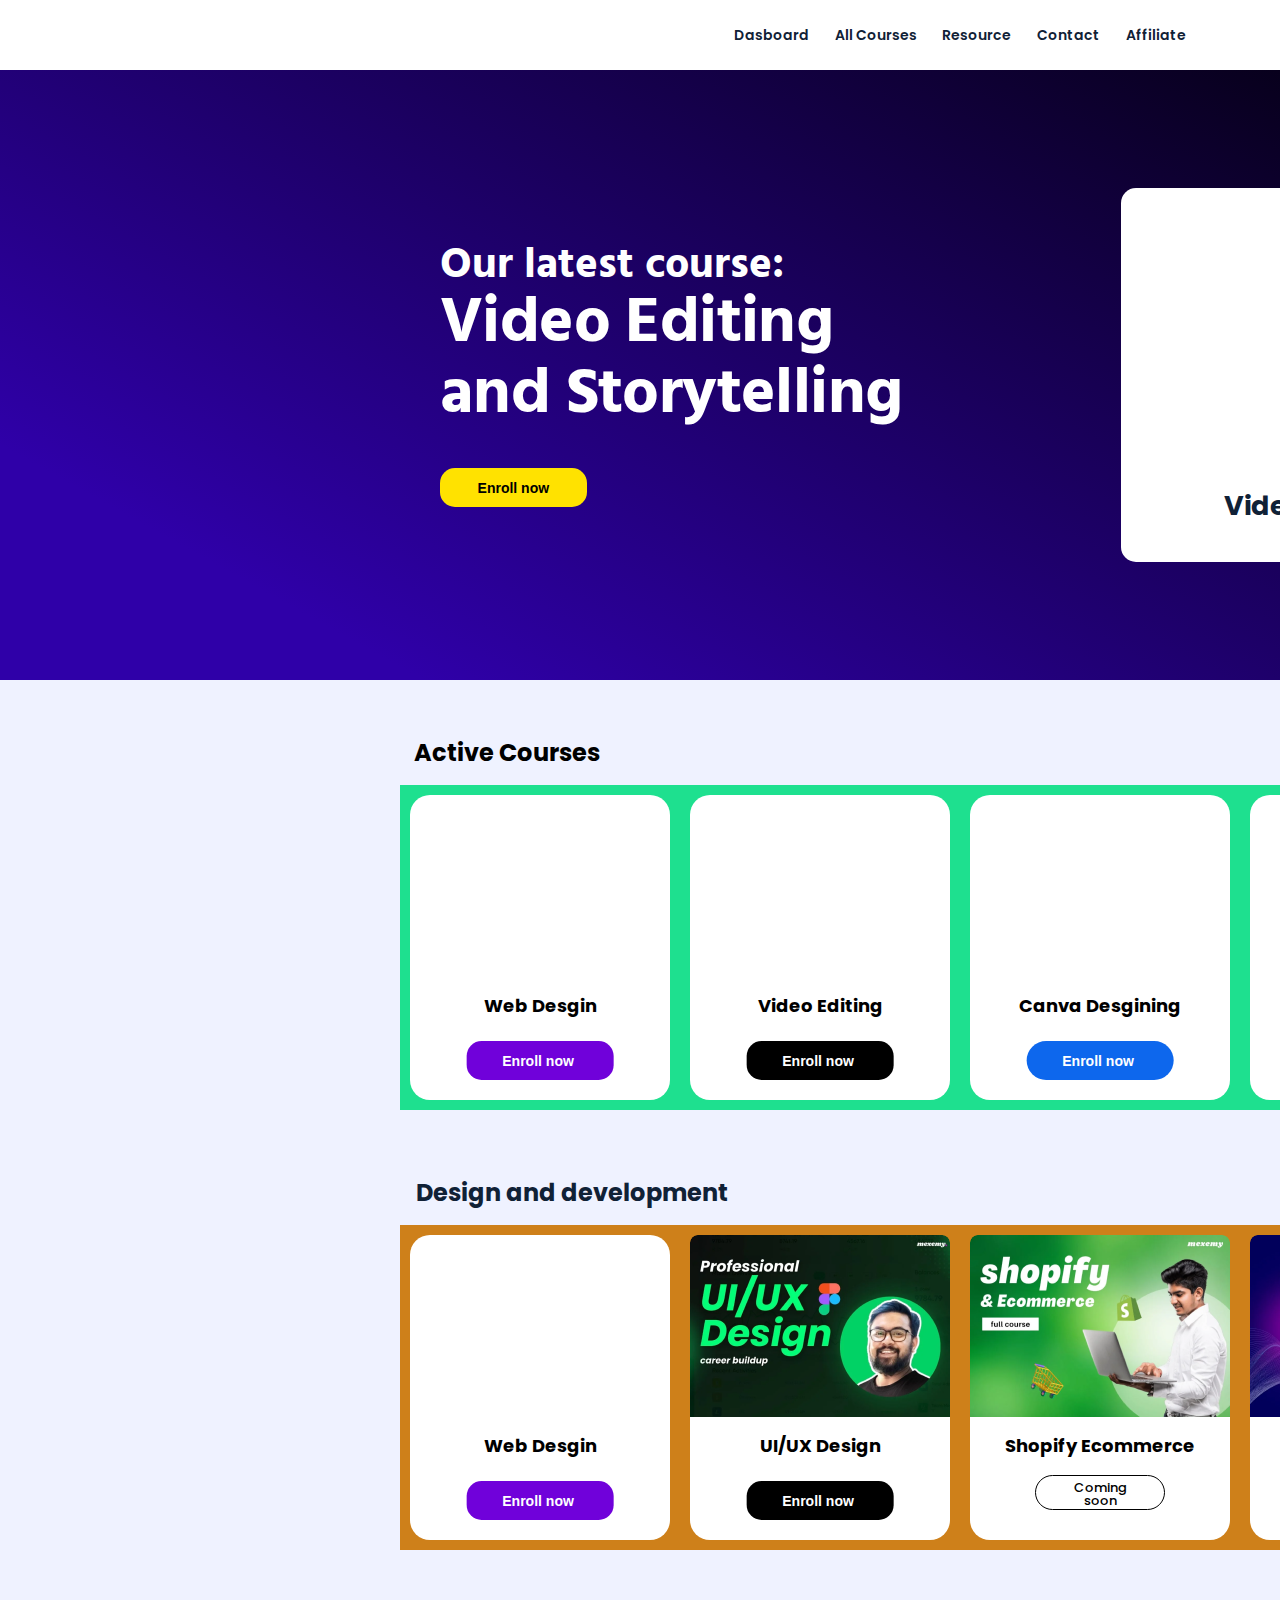
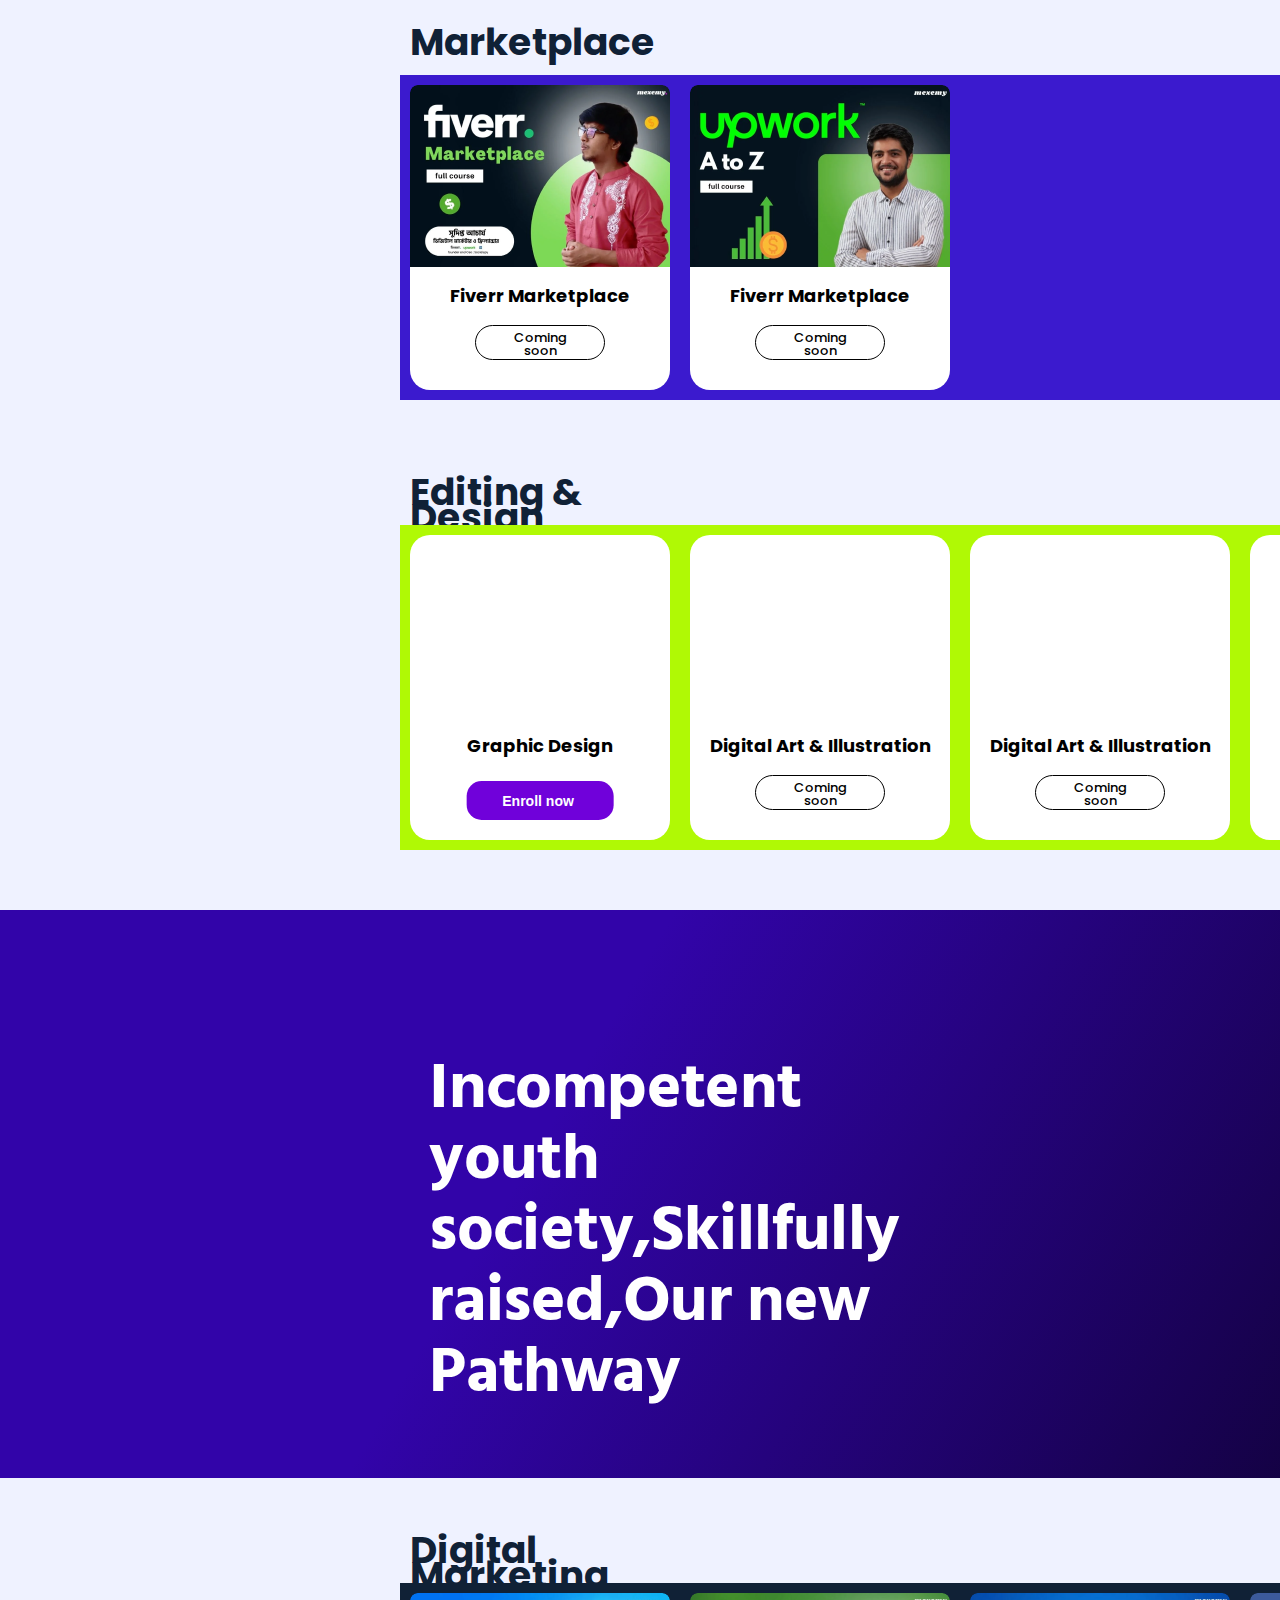
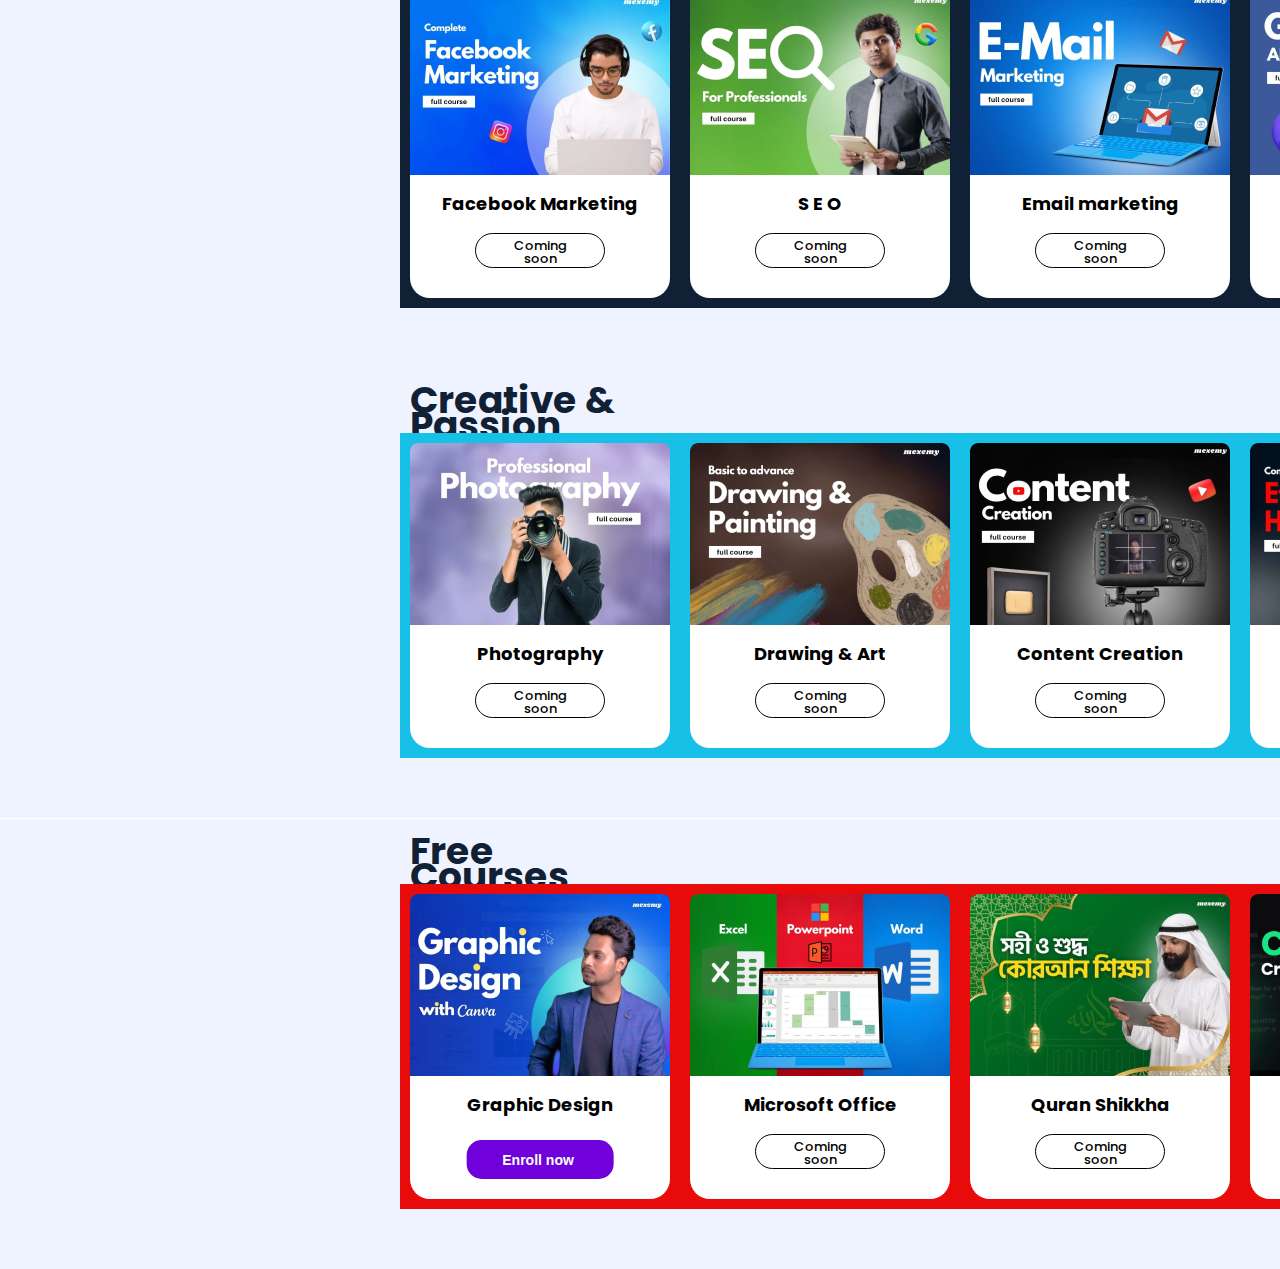
==== commit 9c30c534: "Tối 19/05" ====
--- a/Du An/index.html
+++ b/Du An/index.html
@@ -49,10 +49,7 @@
             </div>
             <div class="under_header">
                 <div class="background">
-                    <div class="image"></div> <!-- Hình ảnh -->
-                
-                </div> <!-- Lớp nền -->
-                <div class="nen"></div> <!-- Màu đè -->
+                </div>
                 <div class="nd">
 
                     <div class="content">
@@ -67,12 +64,12 @@
                     <div class="anh-1">
                         <div class="pic1">
                             <a>Video Editing</a>
-                        </div>  
-                </div>
+                        </div>
+                    </div>
                 </div>
             </div>
             <!-- phần thần  -->
-            <div class="heading">
+            <div class="heading1">
                 <div class="season1">
                     <h2> Active Courses</h2>
                 </div>
@@ -81,17 +78,17 @@
                     <div class="box1">
                         <div class="box1-small">
                             <div class="pic-box1"></div>
-                            <div class="tieude">  <a> Web Desgin</a> </div> 
+                            <div class="tieude"> <a> Web Desgin</a> </div>
                             <button class="butt1"><a> Enroll now</a>
                                 <img src="./assets/image/muitenxuong.png" alt="">
                             </button>
                         </div>
                     </div>
-                    
-                    <div class="box2"> 
+
+                    <div class="box2">
                         <div class="box2-small">
                             <div class="pic-box2"></div>
-                            <div class="tieude"> <a> Video Editing</a>  </div>
+                            <div class="tieude"> <a> Video Editing</a> </div>
                             <button class="butt2"><a> Enroll now</a>
                                 <img src="./assets/image/muitentrang.png" alt="">
                             </button>
@@ -101,14 +98,14 @@
                     <div class="box3">
                         <div class="box3-small">
                             <div class="pic-box3"></div>
-                            <div class="tieude">  <a> Canva Desgining</a> </div>
+                            <div class="tieude"> <a> Canva Desgining</a> </div>
                             <button class="butt3"><a> Enroll now</a>
                                 <img src="./assets/image/muitentrang.png" alt="">
                             </button>
                         </div>
                     </div>
 
-                    
+
                     <div class="box4">
                         <div class="box4-small">
                             <div class="pic-box4"></div>
@@ -120,7 +117,7 @@
                     </div>
                 </div>
             </div>
-            
+
             <div class="heading2">
                 <div class="season2">
                     <h2> Design and development</h2>
@@ -131,17 +128,17 @@
                     <div class="box1">
                         <div class="box1-small">
                             <div class="pic-box1"></div>
-                            <div class="tieude">  <a> Web Desgin</a> </div> 
+                            <div class="tieude"> <a> Web Desgin</a> </div>
                             <button class="butt1"><a> Enroll now</a>
                                 <img src="./assets/image/muitenxuong.png" alt="">
                             </button>
                         </div>
                     </div>
 
-                    <div class="box2"> 
+                    <div class="box2">
                         <div class="box2-small">
                             <div class="pic-box2-2"></div>
-                            <div class="tieude"> <a> UI/UX Design</a>  </div>
+                            <div class="tieude"> <a> UI/UX Design</a> </div>
                             <button class="butt2"><a> Enroll now</a>
                                 <img src="./assets/image/muitentrang.png" alt="">
                             </button>
@@ -151,29 +148,33 @@
                     <div class="box3">
                         <div class="box3-small">
                             <div class="pic-box2-3"></div>
-                            <div class="tieude">  <a> Shopify Ecommerce</a> </div>
-                            <button class="butt3"><a> Enroll now</a>
-                                <img src="./assets/image/muitentrang.png" alt="">
-                            </button>
-                        </div>
-                    </div>
-
-                    
+                            <div class="tieude"> <a> Shopify Ecommerce</a> </div>
+                            <div class="coming">
+                                <div class="coming-soon">
+                                    <a class="text-coming"> Coming soon</a>
+                                </div>
+                            </div>
+                        </div>
+                    </div>
+
+
                     <div class="box4">
                         <div class="box4-small">
                             <div class="pic-box2-4"></div>
                             <div class="tieude"> <a>WordPress & DIVI</a> </div>
-                            <button class="butt4"><a> Enroll now</a>
-                                <img src="./assets/image/muitenxuong.png" alt="">
-                            </button>
-                        </div>
-                    </div>
-                </div>
-            </div>
-
-           
-
-            
+                            <div class="coming">
+                                <div class="coming-soon">
+                                    <a class="text-coming"> Coming soon</a>
+                                </div>
+                            </div>
+                        </div>
+                    </div>
+                </div>
+            </div>
+
+
+
+
             <div class="heading3">
                 <div class="season3">
                     <h2> Marketplace</h2>
@@ -184,40 +185,265 @@
                     <div class="box1">
                         <div class="box1-small">
                             <div class="pic-box3-1"></div>
-                            <div class="tieude">  <a> Fiverr Marketplace</a> </div> 
+                            <div class="tieude"> <a> Fiverr Marketplace</a> </div>
+                            <div class="coming">
+                                <div class="coming-soon">
+                                    <a class="text-coming"> Coming soon</a>
+                                </div>
+                            </div>
+                        </div>
+                    </div>
+
+                    <div class="box2">
+                        <div class="box2-small">
+                            <div class="pic-box3-2"></div>
+                            <div class="tieude"> <a> Fiverr Marketplace</a> </div>
+                            <div class="coming">
+                                <div class="coming-soon">
+                                    <a class="text-coming"> Coming soon</a>
+                                </div>
+                            </div>
+                        </div>
+                    </div>
+                </div>
+            </div>
+
+
+            <div class="heading4">
+                <div class="season4">
+                    <h2> Editing & Design</h2><br>
+                </div>
+                <div class="row4">
+                    <div class="box1">
+                        <div class="box1-small">
+                            <div class="pic-box4-1"></div>
+                            <div class="tieude"> <a> Graphic Design</a> </div>
                             <button class="butt1"><a> Enroll now</a>
                                 <img src="./assets/image/muitenxuong.png" alt="">
                             </button>
                         </div>
                     </div>
 
-                    <div class="box2"> 
-                        <div class="box2-small">
-                            <div class="pic-box3-2"></div>
-                            <div class="tieude"> <a> Fiverr Marketplace</a>  </div>
-                            <button class="butt2"><a> Enroll now</a>
-                                <img src="./assets/image/muitentrang.png" alt="">
-                            </button>
-                        </div>
-                    </div>
-                </div>
-            </div>
-
-
-            <div class="heading4">
-                <div class="row3">
-                    <div class="season1">
-                        <h2> Active Courses</h2><br>
-                    </div>
-                    <div class="box1"></div>
-                    <div class="box2"></div>
-                    <div class="box3"></div>
-                    <div class="box4"></div>
-                </div>
-            </div>
+                    <div class="box2">
+                        <div class="box2-small">
+                            <div class="pic-box4-2"></div>
+                            <div class="tieude"> <a> Digital Art & Illustration</a> </div>
+                            <div class="coming">
+                                <div class="coming-soon">
+                                    <a class="text-coming"> Coming soon</a>
+                                </div>
+                            </div>
+                        </div>
+                    </div>
+
+                    <div class="box3">
+                        <div class="box3-small">
+                            <div class="pic-box4-3"></div>
+                            <div class="tieude"> <a> Digital Art & Illustration</a> </div>
+                            <div class="coming">
+                                <div class="coming-soon">
+                                    <a class="text-coming"> Coming soon</a>
+                                </div>
+                            </div>
+                        </div>
+                    </div>
+
+
+                    <div class="box4">
+                        <div class="box4-small">
+                            <div class="pic-box4-4"></div>
+                            <div class="tieude"> <a>Video Editing</a> </div>
+                            <div class="coming">
+                                <div class="coming-soon">
+                                    <a class="text-coming"> Coming soon</a>
+                                </div>
+                            </div>
+                        </div>
+                    </div>
+                </div>
+            </div>
+            <!-- heading 5 -->
+            <div class="heading5">
+                <div class="word5">
+                    <div class="word5-main"> <a> Incompetent youth society,Skillfully raised,Our new Pathway</a></div>
+                    <div class="pic-2">
+                        <div class="pic-2s"></div>
+                    </div>
+                </div>
+                <div class="anhnen"></div>
+            </div>
+
+            <div class="heading6">
+                <div class="season6"> <h2> Digital Marketing </h2></div>
+                <div class="row6">
+                    <div class="box1">
+                        <div class="box1-small">
+                            <div class="pic-box6-1"></div>
+                            <div class="tieude"> <a> Facebook Marketing</a> </div>
+                            <!-- nút coming soon -->
+                            <div class="coming">
+                                <div class="coming-soon">
+                                    <a class="text-coming"> Coming soon</a>
+                                </div>
+                            </div>
+                        </div>
+                    </div>
+
+                    <div class="box2">
+                        <div class="box2-small">
+                            <div class="pic-box6-2"></div>
+                            <div class="tieude"> <a> S E O</a> </div>
+                            <div class="coming">
+                                <div class="coming-soon">
+                                    <a class="text-coming"> Coming soon</a>
+                                </div>
+                            </div>
+                        </div>
+                    </div>
+
+                    <div class="box3">
+                        <div class="box3-small">
+                            <div class="pic-box6-3"></div>
+                            <div class="tieude"> <a>Email marketing</a> </div>
+                            <div class="coming">
+                                <div class="coming-soon">
+                                    <a class="text-coming"> Coming soon</a>
+                                </div>
+                            </div>
+                        </div>
+                    </div>
+
+
+                    <div class="box4">
+                        <div class="box4-small">
+                            <div class="pic-box6-4"></div>
+                            <div class="tieude"> <a>Google Ad</a> </div>
+                            <div class="coming">
+                                <div class="coming-soon">
+                                    <a class="text-coming"> Coming soon</a>
+                                </div>
+                            </div>
+                        </div>
+                    </div>
+                </div> 
+
+            </div>
+            <!-- heading 7 -->
+            <div class="heading7">
+                <div class="season7"> <h2> Creative & Passion </h2></div>
+                <div class="row7">
+                    <div class="box1">
+                        <div class="box1-small">
+                            <div class="pic-box7-1"></div>
+                            <div class="tieude"> <a>Photography</a> </div>
+                            <!-- nút coming soon -->
+                            <div class="coming">
+                                <div class="coming-soon">
+                                    <a class="text-coming"> Coming soon</a>
+                                </div>
+                            </div>
+                        </div>
+                    </div>
+
+                    <div class="box2">
+                        <div class="box2-small">
+                            <div class="pic-box7-2"></div>
+                            <div class="tieude"> <a> Drawing & Art</a> </div>
+                            <div class="coming">
+                                <div class="coming-soon">
+                                    <a class="text-coming"> Coming soon</a>
+                                </div>
+                            </div>
+                        </div>
+                    </div>
+
+                    <div class="box3">
+                        <div class="box3-small">
+                            <div class="pic-box7-3"></div>
+                            <div class="tieude"> <a>Content Creation</a> </div>
+                            <div class="coming">
+                                <div class="coming-soon">
+                                    <a class="text-coming"> Coming soon</a>
+                                </div>
+                            </div>
+                        </div>
+                    </div>
+
+
+                    <div class="box4">
+                        <div class="box4-small">
+                            <div class="pic-box7-4"></div>
+                            <div class="tieude"> <a>Ethical Hacking</a> </div>
+                            <div class="coming">
+                                <div class="coming-soon">
+                                    <a class="text-coming"> Coming soon</a>
+                                </div>
+                            </div>
+                        </div>
+                    </div>
+                </div> 
+
+            </div>   
+
+            <!-- heading8 -->
+            <div class="heading8">
+                <div class="season8"> <h2> Free Courses </h2></div>
+                <div class="row8">
+                    <div class="box1">
+                        <div class="box1-small">
+                            <div class="pic-box8-1"></div>
+                            <div class="tieude"> <a>Graphic Design</a> </div>
+                            <!-- nút coming soon -->
+                            <button class="butt1"><a> Enroll now</a>
+                                <img src="./assets/image/muitenxuong.png" alt="">
+                            </button>
+                        </div>
+                    </div>
+
+                    <div class="box2">
+                        <div class="box2-small">
+                            <div class="pic-box8-2"></div>
+                            <div class="tieude"> <a> Microsoft Office</a> </div>
+                            <div class="coming">
+                                <div class="coming-soon">
+                                    <a class="text-coming"> Coming soon</a>
+                                </div>
+                            </div>
+                        </div>
+                    </div>
+
+                    <div class="box3">
+                        <div class="box3-small">
+                            <div class="pic-box8-3"></div>
+                            <div class="tieude"> <a>Quran Shikkha</a> </div>
+                            <div class="coming">
+                                <div class="coming-soon">
+                                    <a class="text-coming"> Coming soon</a>
+                                </div>
+                            </div>
+                        </div>
+                    </div>
+
+
+                    <div class="box4">
+                        <div class="box4-small">
+                            <div class="pic-box8-4"></div>
+                            <div class="tieude"> <a>ChatGpt Ai</a> </div>
+                            <div class="coming">
+                                <div class="coming-soon">
+                                    <a class="text-coming"> Coming soon</a>
+                                </div>
+                            </div>
+                        </div>
+                    </div>
+                </div> 
+
+            </div>  
+            <!-- ... -->
+
         </div>
-        
-        <footer >
+
+        <footer>
             <div class="late">
 
             </div>
--- a/Du An/assets/css/homepage.css
+++ b/Du An/assets/css/homepage.css
@@ -2,12 +2,14 @@
     padding: 0px;
     margin: auto;
 }
+
 #main {
     width: 1920px;
     /* background-color: #FFFF; */
     display: block;
 
 }
+
 .header {
     display: flex;
     /* background-color: green; */
@@ -16,18 +18,20 @@
     justify-content: center;
 
 }
-.main-main{
-    display: flex;
-
-}
+
+.main-main {
+    display: flex;
+
+}
+
 .menu {
-   
+
     /* background-color: rgb(248, 194, 194); */
     width: 477.3px;
     height: 70px;
     display: flex;
     list-style: none;
-   
+
     a {
         font-family: 'Poppins';
         text-decoration: none;
@@ -37,7 +41,7 @@
         font-size: 14px;
         line-height: 18px;
         /* identical to box height, or 130% */
-       
+
         align-items: center;
         text-transform: capitalize;
         color: #102136;
@@ -45,13 +49,15 @@
 
     }
 }
+
 .menu-right {
-      /* background-color: aqua; */
-      height: 70px;
-      display: flex;
-      align-items: center;
-}
-.icon{
+    /* background-color: aqua; */
+    height: 70px;
+    display: flex;
+    align-items: center;
+}
+
+.icon {
     /* background-color: #bac7d6; */
     height: 70px;
     width: 200px;
@@ -59,40 +65,45 @@
     display: flex;
     margin-right: 0px;
     gap: 0%;
-    
-}
-.search{
-    background: url(../image/Search.png)  no-repeat center;
+
+}
+
+.search {
+    background: url(../image/Search.png) no-repeat center;
 
     /* background-color: #ffe200; */
     width: 15px;
     height: 15px;
 }
-.link{
+
+.link {
     background: url(../image/Link.png) no-repeat center;
     width: 58.64px;
     height: 17px;
 }
-.login{
-    background: url(../image/Login.png)  no-repeat center;
+
+.login {
+    background: url(../image/Login.png) no-repeat center;
     width: 20px;
     height: 20px;
 }
+
 .right-banner {
-  /* background-color: orangered; */
-  height: 70px;
-  width: 691.34px;
-}
+    /* background-color: orangered; */
+    height: 70px;
+    width: 691.34px;
+}
+
 .right {
     /* Link - Register */
     margin: 0px;
-    
+
     font-family: 'Poppins';
     font-weight: 600;
     font-size: 14px;
     background: #5E3FDE;
     color: #FFFF;
-    
+
     border-radius: 3px;
     border: none;
     text-decoration: none;
@@ -102,20 +113,28 @@
     border-radius: 5px;
     margin-left: 1rem;
 }
+
 .logo {
     background: url(../image/logo.png) no-repeat left;
     margin-left: auto;
     width: 691.33px;
-    height: 70px;;
-    display: flex;
-}.under_header {
+    height: 70px;
+    ;
+    display: flex;
+}
+
+.under_header {
     position: relative;
     height: 610px;
     width: 1920px;
     display: flex;
     align-items: center;
     justify-content: center;
-    overflow: hidden; /* Đảm bảo nền không tràn ra ngoài */
+    /* overflow: hidden; Đảm bảo nền không tràn ra ngoài */
+    z-index: 2;
+
+    background: linear-gradient(209.03deg, #000000 8%, #2F00A8 86%);
+
 }
 
 .background {
@@ -124,30 +143,13 @@
     left: 0;
     width: 100%;
     height: 100%;
-
-    background: linear-gradient(to top right, rgba(42, 32, 79, 0.5), rgba(207, 194, 194, 0), #011201); /* Màu nền */
-    z-index: 1; /* Đặt lớp nền phía dưới */
-}
-
-.image {
-    position: absolute;
-    top: 0;
-    left: 0;
+    position: absolute;
     background: url(../image/heading.png) no-repeat center/ cover;
-    z-index: 2; /* Đặt hình ảnh phía trên lớp nền */
-}
-
-.nen {
-    position: absolute;
-    top: 0;
-    left:0;
-    width: 100%;
-    height: 100%;
-    background-color: rgb(33, 36, 79);
-    z-index: 3; /* Đặt màu đè phía trên hình ảnh */
-}
-
-.nd{
+    z-index: 1;
+    /* Đặt hình ảnh phía trên lớp nền */
+}
+
+.nd {
     position: absolute;
     width: 1140px;
     height: 470px;
@@ -155,15 +157,16 @@
     align-items: center;
     z-index: 4;
 }
+
 .content {
-    
+
     /* background-color: rgb(243, 106, 1); */
     /* Heading 2 */
     width: 731.42px;
     height: 264px;
     margin-left: 0px;
     align-items: center;
-  
+
 
     h2 {
         /* Our latest course: */
@@ -181,6 +184,7 @@
 
         color: #FFFFFF;
     }
+
     h1 {
         /* Heading 2 */
         font-family: 'Hind Siliguri';
@@ -205,6 +209,7 @@
         color: #FFFFFF;
     }
 }
+
 .text-title {
     /* Link */
     border: none;
@@ -219,14 +224,16 @@
     font-weight: 600;
     font-size: 14px;
     line-height: 18px;
-    img{
+
+    img {
         position: absolute;
-        
+
         top: 72.5%;
         left: 14.5%;
     }
 }
-.anh-1{
+
+.anh-1 {
     position: absolute;
     height: 374.98px;
     left: 731.42px;
@@ -234,6 +241,7 @@
     background-color: rgb(255, 255, 255);
     border-radius: 15px;
 }
+
 .pic1 {
     /* div.elementor-column */
     background: url(../image/video-editing.png) no-repeat;
@@ -241,7 +249,8 @@
     height: 374.98px;
     left: 731.42px;
     width: 389px;
-    a{
+
+    a {
         position: absolute;
         left: 0px;
         right: 0px;
@@ -255,18 +264,18 @@
         font-weight: 700;
         font-size: 27px;
         line-height: 33px;
-        color: #102136; 
+        color: #102136;
     }
 }
 
-.heading {
+.heading1 {
     display: flex;
     align-items: center;
     justify-content: center;
     position: absolute;
     height: 490px;
     width: 1920px;
-    background-color: #EFF2FF;  
+    background-color: #EFF2FF;
 }
 
 .season1 {
@@ -281,21 +290,23 @@
     font-weight: 700;
     font-size: 16px;
     line-height: 25px;
-/* identical to box height, or 100% */
-    display: flex;
-    align-items: center;
+    /* identical to box height, or 100% */
+    display: flex;
+    align-items: center;
+
     .h2 {
-    width: 193.62px;
-    height: 25px;
-    width: 100%;
-    font-size: 25px;
-    color: #102136;
-}
-}
+        width: 193.62px;
+        height: 25px;
+        width: 100%;
+        font-size: 25px;
+        color: #102136;
+    }
+}
+
 /* bản sửa */
 
 .row1 {
-    
+
     background-color: rgb(30, 224, 143);
     /* width: 100%;
     display: flex;
@@ -306,42 +317,43 @@
 
     /* Section */
 
-position: absolute;
-width: 1120px;
-height: 325px;
-left: calc(50% - 1120px/2);
-top: 105px;
-
-
-}
-
-
-.pic-box1{
+    position: absolute;
+    width: 1120px;
+    height: 325px;
+    left: calc(50% - 1120px/2);
+    top: 105px;
+
+
+}
+
+
+.pic-box1 {
     background: url(../image/heading/box1.png) no-repeat;
     /* video-editing.webp */
-position: absolute;
-width: 260px;
-height: 182px;
-left: calc(50% - 260px/2);
-top: calc(50% - 182px/2 - 61.5px);
-border-radius: 8px 8px 0px 0px;
-
-}
- 
-.pic-box2{
+    position: absolute;
+    width: 260px;
+    height: 182px;
+    left: calc(50% - 260px/2);
+    top: calc(50% - 182px/2 - 61.5px);
+    border-radius: 8px 8px 0px 0px;
+
+}
+
+.pic-box2 {
     background: url(../image/heading/box2.png) no-repeat;
     /* video-editing.webp */
 
-position: absolute;
-width: 260px;
-height: 182px;
-left: calc(50% - 260px/2);
-top: calc(50% - 182px/2 - 61.5px);
-
-border-radius: 8px 8px 0px 0px;
-
-}
-.pic-box3{
+    position: absolute;
+    width: 260px;
+    height: 182px;
+    left: calc(50% - 260px/2);
+    top: calc(50% - 182px/2 - 61.5px);
+
+    border-radius: 8px 8px 0px 0px;
+
+}
+
+.pic-box3 {
     background: url(../image/heading/box3.png) no-repeat;
     position: absolute;
     width: 260px;
@@ -352,7 +364,7 @@
 
 }
 
-.pic-box4{
+.pic-box4 {
     background: url(../image/heading/box4.png) no-repeat;
     position: absolute;
     width: 260px;
@@ -361,44 +373,211 @@
     top: calc(50% - 182px/2 - 61.5px);
     border-radius: 8px 8px 0px 0px;
 }
-.pic-box2-2{
-    background:url(../image/heading/box2-2\ .png)no-repeat;
-    position: absolute;
-    width: 260px;
-    height: 182px;
-    left: calc(50% - 260px/2);
-    top: calc(50% - 182px/2 - 61.5px);
-    border-radius: 8px 8px 0px 0px; 
-}   
-.pic-box2-3{
-    background:url(../image/heading/box2-3.png)no-repeat;
-    position: absolute;
-    width: 260px;
-    height: 182px;
-    left: calc(50% - 260px/2);
-    top: calc(50% - 182px/2 - 61.5px);
-    border-radius: 8px 8px 0px 0px;
-}
-.pic-box2-4{
-    background:url(../image/heading/box2-4.png)no-repeat;
-    position: absolute;
-    width: 260px;
-    height: 182px;
-    left: calc(50% - 260px/2);
-    top: calc(50% - 182px/2 - 61.5px);
-    border-radius: 8px 8px 0px 0px;
-}
-.pic-box3-1{
-    background:url(../image/heading/box3-1.png)no-repeat;
-    position: absolute;
-    width: 260px;
-    height: 182px;
-    left: calc(50% - 260px/2);
-    top: calc(50% - 182px/2 - 61.5px);
-    border-radius: 8px 8px 0px 0px;
-}
-.pic-box3-2{
-    background:url(../image/heading/box3-2.png)no-repeat;
+
+.pic-box2-2 {
+    background: url(../image/heading/box2-2\ .png)no-repeat;
+    position: absolute;
+    width: 260px;
+    height: 182px;
+    left: calc(50% - 260px/2);
+    top: calc(50% - 182px/2 - 61.5px);
+    border-radius: 8px 8px 0px 0px;
+}
+
+.pic-box2-3 {
+    background: url(../image/heading/box2-3.png)no-repeat;
+    position: absolute;
+    width: 260px;
+    height: 182px;
+    left: calc(50% - 260px/2);
+    top: calc(50% - 182px/2 - 61.5px);
+    border-radius: 8px 8px 0px 0px;
+}
+
+.pic-box2-4 {
+    background: url(../image/heading/box2-4.png)no-repeat;
+    position: absolute;
+    width: 260px;
+    height: 182px;
+    left: calc(50% - 260px/2);
+    top: calc(50% - 182px/2 - 61.5px);
+    border-radius: 8px 8px 0px 0px;
+}
+
+.pic-box3-1 {
+    background: url(../image/heading/box3-1.png)no-repeat;
+    position: absolute;
+    width: 260px;
+    height: 182px;
+    left: calc(50% - 260px/2);
+    top: calc(50% - 182px/2 - 61.5px);
+    border-radius: 8px 8px 0px 0px;
+}
+
+.pic-box3-2 {
+    background: url(../image/heading/box3-2.png)no-repeat;
+    position: absolute;
+    width: 260px;
+    height: 182px;
+    left: calc(50% - 260px/2);
+    top: calc(50% - 182px/2 - 61.5px);
+    border-radius: 8px 8px 0px 0px;
+}
+
+/* box4-image */
+
+.pic-box4-1 {
+    background: url(../image/heading/box4-1.png)no-repeat;
+    position: absolute;
+    width: 260px;
+    height: 182px;
+    left: calc(50% - 260px/2);
+    top: calc(50% - 182px/2 - 61.5px);
+    border-radius: 8px 8px 0px 0px;
+}
+
+.pic-box4-2 {
+    background: url(../image/heading/box4-2.png)no-repeat;
+    position: absolute;
+    width: 260px;
+    height: 182px;
+    left: calc(50% - 260px/2);
+    top: calc(50% - 182px/2 - 61.5px);
+    border-radius: 8px 8px 0px 0px;
+}
+
+.pic-box4-3 {
+    background: url(../image/heading/box4-3.png)no-repeat;
+    position: absolute;
+    width: 260px;
+    height: 182px;
+    left: calc(50% - 260px/2);
+    top: calc(50% - 182px/2 - 61.5px);
+    border-radius: 8px 8px 0px 0px;
+}
+
+.pic-box4-4 {
+    background: url(../image/heading/box2.png)no-repeat;
+    position: absolute;
+    width: 260px;
+    height: 182px;
+    left: calc(50% - 260px/2);
+    top: calc(50% - 182px/2 - 61.5px);
+    border-radius: 8px 8px 0px 0px;
+}
+ /* heading 6 */
+ .pic-box6-1 {
+    background: url(../image/heading/box6-1.png)no-repeat;
+    position: absolute;
+    width: 260px;
+    height: 182px;
+    left: calc(50% - 260px/2);
+    top: calc(50% - 182px/2 - 61.5px);
+    border-radius: 8px 8px 0px 0px;
+}
+
+.pic-box6-2 {
+    background: url(../image/heading/box6-2.png)no-repeat;
+    position: absolute;
+    width: 260px;
+    height: 182px;
+    left: calc(50% - 260px/2);
+    top: calc(50% - 182px/2 - 61.5px);
+    border-radius: 8px 8px 0px 0px;
+}
+
+.pic-box6-3 {
+    background: url(../image/heading/box6-3.png)no-repeat;
+    position: absolute;
+    width: 260px;
+    height: 182px;
+    left: calc(50% - 260px/2);
+    top: calc(50% - 182px/2 - 61.5px);
+    border-radius: 8px 8px 0px 0px;
+}
+
+.pic-box6-4 {
+    background: url(../image/heading/box6-4.png)no-repeat;
+    position: absolute;
+    width: 260px;
+    height: 182px;
+    left: calc(50% - 260px/2);
+    top: calc(50% - 182px/2 - 61.5px);
+    border-radius: 8px 8px 0px 0px;
+}
+/* heading 7 */
+
+.pic-box7-1 {
+    background: url(../image/heading/box7-1.png)no-repeat;
+    position: absolute;
+    width: 260px;
+    height: 182px;
+    left: calc(50% - 260px/2);
+    top: calc(50% - 182px/2 - 61.5px);
+    border-radius: 8px 8px 0px 0px;
+}
+.pic-box7-2 {
+    background: url(../image/heading/box7-2.png)no-repeat;
+    position: absolute;
+    width: 260px;
+    height: 182px;
+    left: calc(50% - 260px/2);
+    top: calc(50% - 182px/2 - 61.5px);
+    border-radius: 8px 8px 0px 0px;
+}
+.pic-box7-3 {
+    background: url(../image/heading/box7-3.png)no-repeat;
+    position: absolute;
+    width: 260px;
+    height: 182px;
+    left: calc(50% - 260px/2);
+    top: calc(50% - 182px/2 - 61.5px);
+    border-radius: 8px 8px 0px 0px;
+}
+
+.pic-box7-4 {
+    background: url(../image/heading/box7-4.png)no-repeat;
+    position: absolute;
+    width: 260px;
+    height: 182px;
+    left: calc(50% - 260px/2);
+    top: calc(50% - 182px/2 - 61.5px);
+    border-radius: 8px 8px 0px 0px;
+}
+
+/* heading 8 */
+
+.pic-box8-1 {
+    background: url(../image/heading/box8-1.png)no-repeat;
+    position: absolute;
+    width: 260px;
+    height: 182px;
+    left: calc(50% - 260px/2);
+    top: calc(50% - 182px/2 - 61.5px);
+    border-radius: 8px 8px 0px 0px;
+}
+.pic-box8-2 {
+    background: url(../image/heading/box8-2.png)no-repeat;
+    position: absolute;
+    width: 260px;
+    height: 182px;
+    left: calc(50% - 260px/2);
+    top: calc(50% - 182px/2 - 61.5px);
+    border-radius: 8px 8px 0px 0px;
+}
+
+.pic-box8-3 {
+    background: url(../image/heading/box8-3.png)no-repeat;
+    position: absolute;
+    width: 260px;
+    height: 182px;
+    left: calc(50% - 260px/2);
+    top: calc(50% - 182px/2 - 61.5px);
+    border-radius: 8px 8px 0px 0px;
+}
+
+.pic-box8-4 {
+    background: url(../image/heading/box8-4.png)no-repeat;
     position: absolute;
     width: 260px;
     height: 182px;
@@ -419,35 +598,37 @@
     /* div.elementor-column */
 
     /* bản figma */
-position: absolute;
-left: 0px;
-right: 840px;
-top: 0px;
-bottom: 0px;
-}
-
-.box2{
+    position: absolute;
+    left: 0px;
+    right: 840px;
+    top: 0px;
+    bottom: 0px;
+}
+
+.box2 {
     /* div.elementor-column */
 
-position: absolute;
-left: 280px;
-right: 560px;
-top: 0px;
-bottom: 0px;
-
-}
-.box3{
+    position: absolute;
+    left: 280px;
+    right: 560px;
+    top: 0px;
+    bottom: 0px;
+
+}
+
+.box3 {
     /* div.elementor-column */
 
-position: absolute;
-left: 560px;
-right: 280px;
-top: 0px;
-bottom: 0px;
-
-
-}
-.box4{
+    position: absolute;
+    left: 560px;
+    right: 280px;
+    top: 0px;
+    bottom: 0px;
+
+
+}
+
+.box4 {
     /* div.elementor-column */
 
     position: absolute;
@@ -458,7 +639,11 @@
 
 
 }
-.box1-small, .box2-small, .box3-small, .box4-small{
+
+.box1-small,
+.box2-small,
+.box3-small,
+.box4-small {
     /* div.elementor-widget-wrap */
 
     position: absolute;
@@ -471,11 +656,59 @@
     border-radius: 20px;
 
 
-    
-}
+
+}
+.coming{
+
+position: absolute;
+height: 35px;
+left: 0px;
+right: 0px;
+top: 240px;
+
+
+}
+.coming-soon{
+ 
+    box-sizing: border-box;
+    position: absolute;
+    width: 129.89px;
+    height: 35px;
+    left: calc(50% - 129.89px/2 - 0px);
+    top: 0px;
+
+    border: 1px solid #000000;
+    border-radius: 40px;
+
+
+}
+
+.text-coming{
+    /* Coming soon */
+
+position: absolute;
+width: 88.5px;
+height: 13px;
+left: calc(50% - 88.5px/2 + 0.3px);
+top: 11px;
+
+font-family: 'Poppins';
+font-style: normal;
+font-weight: 500;
+font-size: 13px;
+line-height: 13px;
+/* identical to box height, or 100% */
+display: flex;
+align-items: center;
+text-align: center;
+
+color: #000000;
+
+
+ }
 
 .tieude {
- 
+
     /* bản gốc */
     /* display: flex; 
     color: white;
@@ -501,23 +734,23 @@
     font-weight: 700;
     font-size: 18px;
     line-height: 18px;
-    
-        .a{
-            /* Web Design */
-
-    position: absolute;
-    width: 110.32px;
-    height: 18px;
-    left: calc(50% - 110.32px/2 + 0.18px);
-    top: -0.5px;
-
-  
-    /* identical to box height, or 100% */
-    display: flex;
-    align-items: center;
-    text-align: center;
-
-    color: #102136;
+
+    .a {
+        /* Web Design */
+
+        position: absolute;
+        width: 110.32px;
+        height: 18px;
+        left: calc(50% - 110.32px/2 + 0.18px);
+        top: -0.5px;
+
+
+        /* identical to box height, or 100% */
+        display: flex;
+        align-items: center;
+        text-align: center;
+
+        color: #102136;
 
 
     }
@@ -565,7 +798,7 @@
     height: 39px;
     background: #0D67ED;
     color: white;
-    border-radius: 15px;
+    border-radius: 40px;
     font-weight: 600;
     font-size: 14px;
     line-height: 18px;
@@ -592,20 +825,23 @@
 
 
     /* div.elementor-column */
-   
-
-}
-
-.box1 button, .box2 button, .box3 button, .box4 button {
+
+
+}
+
+.box1 button,
+.box2 button,
+.box3 button,
+.box4 button {
     position: absolute;
     bottom: 20px;
     left: 50%;
     transform: translateX(-50%);
-    
+
 }
 
 /* heading 2-- */
-.heading2{
+.heading2 {
     display: flex;
     position: absolute;
     align-items: center;
@@ -617,32 +853,34 @@
     top: 1170px;
     background: #EFF2FF;
 }
-.season2{
+
+.season2 {
     /* Heading 2 → Design and development */
 
-position: absolute;
-width: 323.03px;
-height: 25px;
-left: 410px;
-top: 10px;
-
-font-family: 'Poppins';
-font-style: normal;
-font-weight: 700;
-font-size: 16px;
-line-height: 25px;
-/* identical to box height, or 100% */
-display: flex;
-align-items: center;
-
-color: #102136;
-
-
-}
-.row2{
+    position: absolute;
+    width: 323.03px;
+    height: 25px;
+    left: 410px;
+    top: 10px;
+
+    font-family: 'Poppins';
+    font-style: normal;
+    font-weight: 700;
+    font-size: 16px;
+    line-height: 25px;
+    /* identical to box height, or 100% */
+    display: flex;
+    align-items: center;
+
+    color: #102136;
+
+
+}
+
+.row2 {
     background-color: rgb(206, 128, 26);
     position: absolute;
-  
+
     width: 1120px;
     height: 325px;
     left: calc(50% - 1120px/2);
@@ -650,7 +888,7 @@
 }
 
 /* hết phần row 2 */
-.heading3{
+.heading3 {
     display: flex;
     justify-content: center;
     align-items: center;
@@ -665,14 +903,203 @@
 
 
 }
-.season3{
+
+.season3 {
     /* Heading 2 → Marketplace */
 
+    position: absolute;
+    width: 163.81px;
+    height: 25px;
+    left: 410px;
+    top: 20px;
+
+    font-family: 'Poppins';
+    font-style: normal;
+    font-weight: 700;
+    font-size: 25px;
+    line-height: 25px;
+    /* identical to box height, or 100% */
+    display: flex;
+    align-items: center;
+
+    color: #102136;
+
+
+}
+
+.row3 {
+    background-color: rgb(59, 26, 206);
+    display: flex;
+
+    position: absolute;
+    width: 1120px;
+    height: 325px;
+    left: calc(50% - 1120px/2);
+    top: 65px;
+
+
+}
+
+/* heading 4 */
+.heading4 {
+    display: flex;
+    justify-content: center;
+    align-items: center;
+    align-content: center;
+    height: 450px;
+    width: 1920px;
+
+    position: absolute;
+    left: 0px;
+    right: 0px;
+    top: 2060px;
+    background: #EFF2FF;
+}
+
+.season4 {
+    /* Heading 2 → Editing & Design */
+
+    position: absolute;
+    width: 208.88px;
+    height: 25px;
+    left: 410px;
+    top: 20px;
+
+    font-family: 'Poppins';
+    font-style: normal;
+    font-weight: 700;
+    font-size: 25px;
+    line-height: 25px;
+    /* identical to box height, or 100% */
+    display: flex;
+    align-items: center;
+
+    color: #102136;
+}
+
+.row4 {
+    background-color: #b0f905;
+    position: absolute;
+    width: 1120px;
+    height: 325px;
+    left: calc(50% - 1120px/2);
+    top: 65px;
+}
+
+
+.heading5 {
+    /* Section */
+    display: flex;
+    position: absolute;
+    height: 568px;
+    width: 1920px;
+    left: 0;
+    right: 0;
+    top: 2510px;
+    background: linear-gradient(120.14deg, #3204A9 30%, #000000 100%);
+    z-index: 1;
+}
+
+.word5 {
+    /* div.elementor-container */
+    position: absolute;
+    width: 1140px;
+    height: 568px;
+    left: 50%;
+    transform: translateX(-50%);
+    top: 0;
+}
+
+.word5-main {
+    /* div.elementor-widget-wrap */
+    position: absolute;
+    left: 0;
+    right: 570px;
+    top: 132px;
+    bottom: 132px;
+    /* Heading 2 → */
+    width: 491.51px;
+    height: 284px;
+    font-family: 'Hind Siliguri';
+    font-style: normal;
+    font-weight: 700;
+    font-size: 65px;
+    line-height: 71px;
+    display: flex;
+    align-items: center;
+    letter-spacing: -0.6px;
+    color: #FFFFFF;
+}
+
+.pic-2 {
+    /* div.elementor-widget-wrap */
+    position: absolute;
+    left: 570px;
+    right: 0;
+    top: 12.75px;
+    bottom: 12.75px;
+}
+
+.pic-2s {
+    /* course-banner-11_preview_rev_2.webp */
+    background: url(../image/anh-2.png) no-repeat center center;
+    background-size: cover;
+    position: absolute;
+    width: 522.5px;
+    height: 522.5px;
+    left: 50%;
+    top: 50%;
+    transform: translate(-50%, -50%);
+}
+
+.anhnen {
+    background: url(../image/anhnen.png) no-repeat center center;
+    background-size: cover;
+    /* div.elementor-background-overlay */
+    position: absolute;
+    left: 0;
+    right: 0;
+    top: 0;
+    bottom: 0;
+    opacity: 0.5;
+    /* Increase opacity to make it more visible */
+    z-index: 2;
+}
+.heading6{
+    /* Section */
+    display: flex;
+    position: absolute;
+    width: 1920px;
+    height: 490px;
+    left: 0px;
+    right: 0px;
+    top: 3078px;
+
+    background: #EFF2FF;
+
+}
+
+.row6{
+    /* Section */
+
+
+    background-color: #102136;
 position: absolute;
-width: 163.81px;
+width: 1120px;
+height: 325px;
+left: calc(50% - 1120px/2);
+top: 105px;
+
+}
+
+.season6{
+    /* Heading 2 → Digital Marketing */
+
+position: absolute;
+width: 222.9px;
 height: 25px;
 left: 410px;
-top: 20px;
+top: 60px;
 
 font-family: 'Poppins';
 font-style: normal;
@@ -687,10 +1114,46 @@
 
 
 }
-.row3{
-    background-color: rgb(206, 128, 26);
-    display: flex;
-
+
+.heading7{
+    /* Section */
+    display: flex;
+    position: absolute;
+    height: 450px;
+    width: 1920px;
+    left: 0px;
+    right: 0px;
+    top: 3568px;
+
+    background: #EFF2FF;
+
+}
+
+.season7{
+    /* Heading 2 → Creative & Passion */
+
+position: absolute;
+width: 242.28px;
+height: 25px;
+left: 410px;
+top: 20px;
+
+font-family: 'Poppins';
+font-style: normal;
+font-weight: 700;
+font-size: 25px;
+line-height: 25px;
+/* identical to box height, or 100% */
+display: flex;
+align-items: center;
+
+color: #102136;
+
+
+}
+.row7{
+    /* Section */
+background-color: #17c0e6;
 position: absolute;
 width: 1120px;
 height: 325px;
@@ -699,24 +1162,62 @@
 
 
 }
-/* heading 4 */
-.heading4{
-    display: flex; 
-    justify-content: center;
-    align-items: center;
-    align-content: center;
-    height: 450px;
-    width: 1920px;
-    background-color: rgb(133, 13, 13);
-}
- .footer {
-   
-        display: flex;
-        position: absolute;
+.heading8{
+/* Section */
+display: flex;
+position: absolute;
+height: 450px;
+width: 1920px;
+left: 0px;
+right: 0px;
+top: 4019px;
+
+background: #EFF2FF;
+
+}
+
+.season8{
+    /* Heading 2 → Free Courses */
+
+position: absolute;
+width: 166.64px;
+height: 25px;
+left: 410px;
+top: 20px;
+
+font-family: 'Poppins';
+font-style: normal;
+font-weight: 700;
+font-size: 25px;
+line-height: 25px;
+/* identical to box height, or 100% */
+display: flex;
+align-items: center;
+
+color: #102136;
+
+
+}
+
+.row8{
+    /* Section */
+background-color: #e80b0b;
+position: absolute;
+width: 1120px;
+height: 325px;
+left: calc(50% - 1120px/2);
+top: 65px;
+
+
+}
+.footer {
+
+    display: flex;
+    position: absolute;
     height: 501.59px;
     width: 1920px;
     position: relative;
-    background-color: orange;
-    
-    
+    background-color: rgb(210, 37, 132);
+
+
 }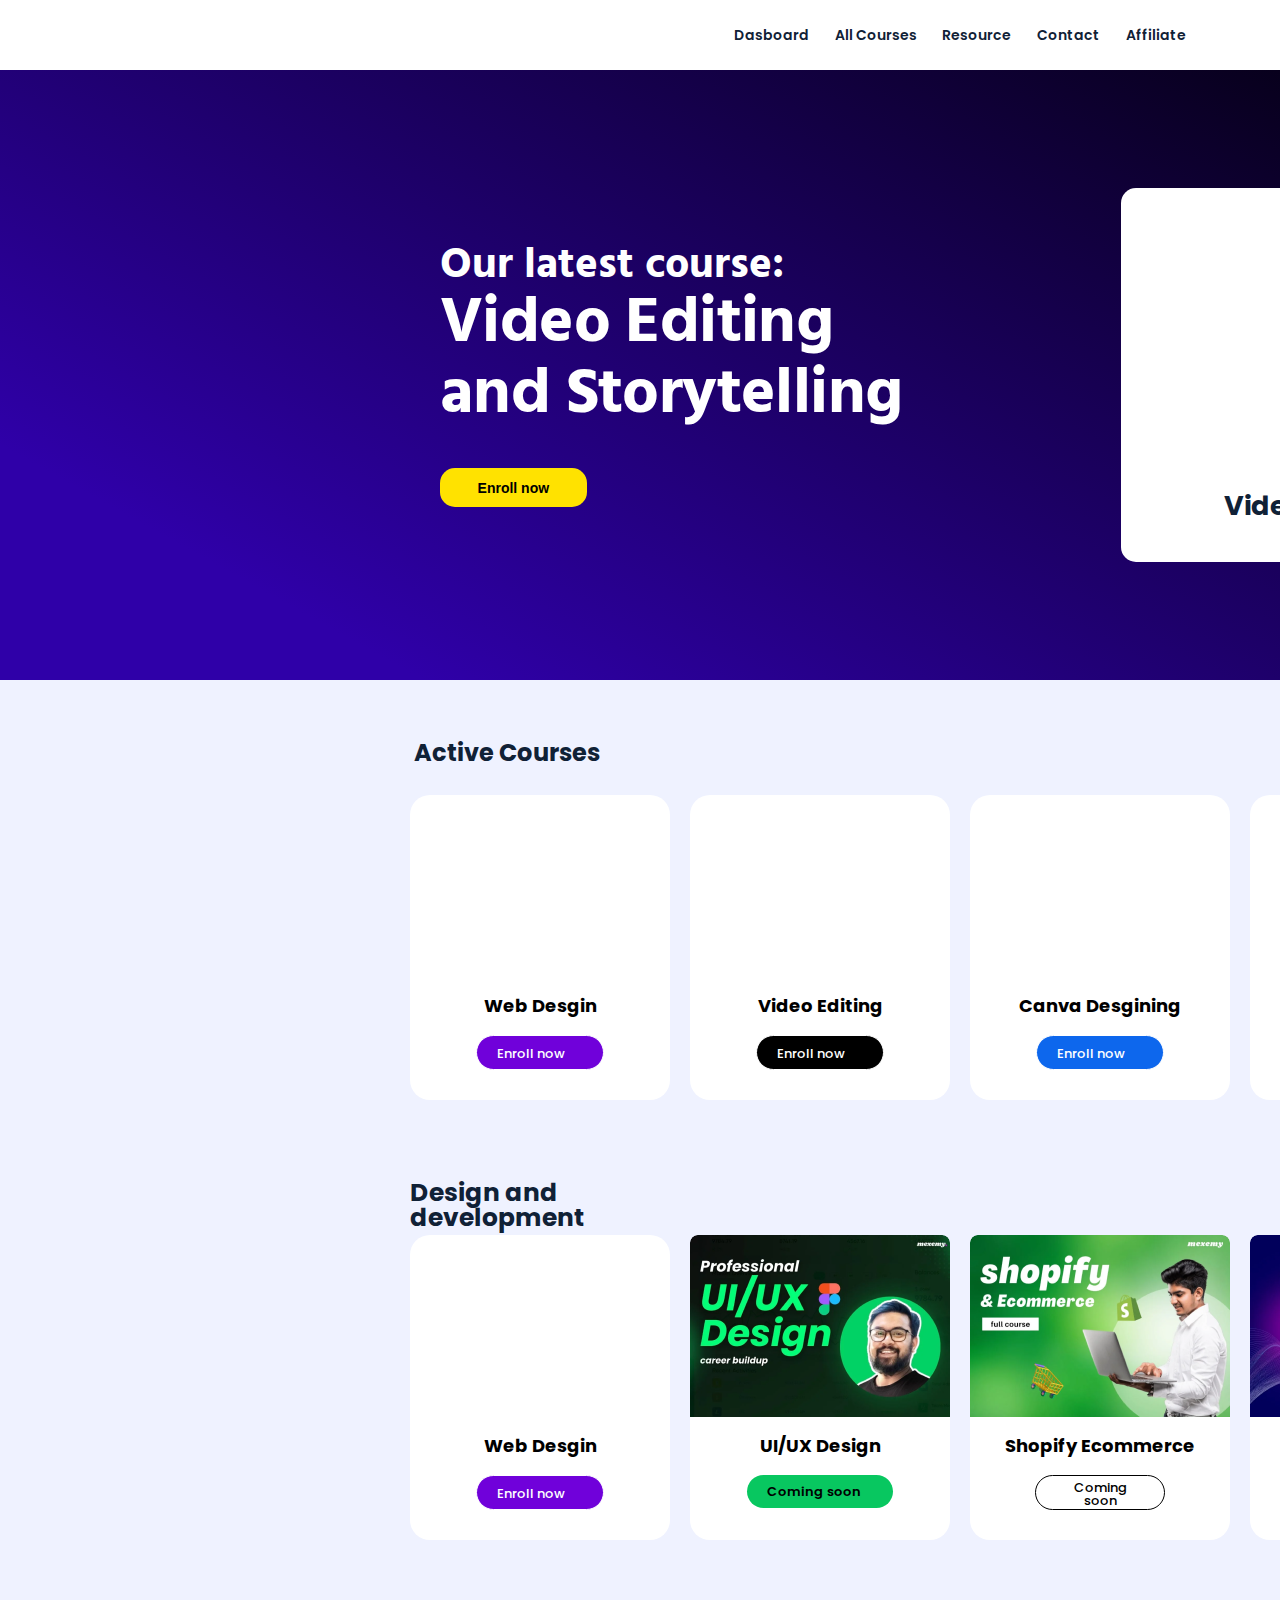
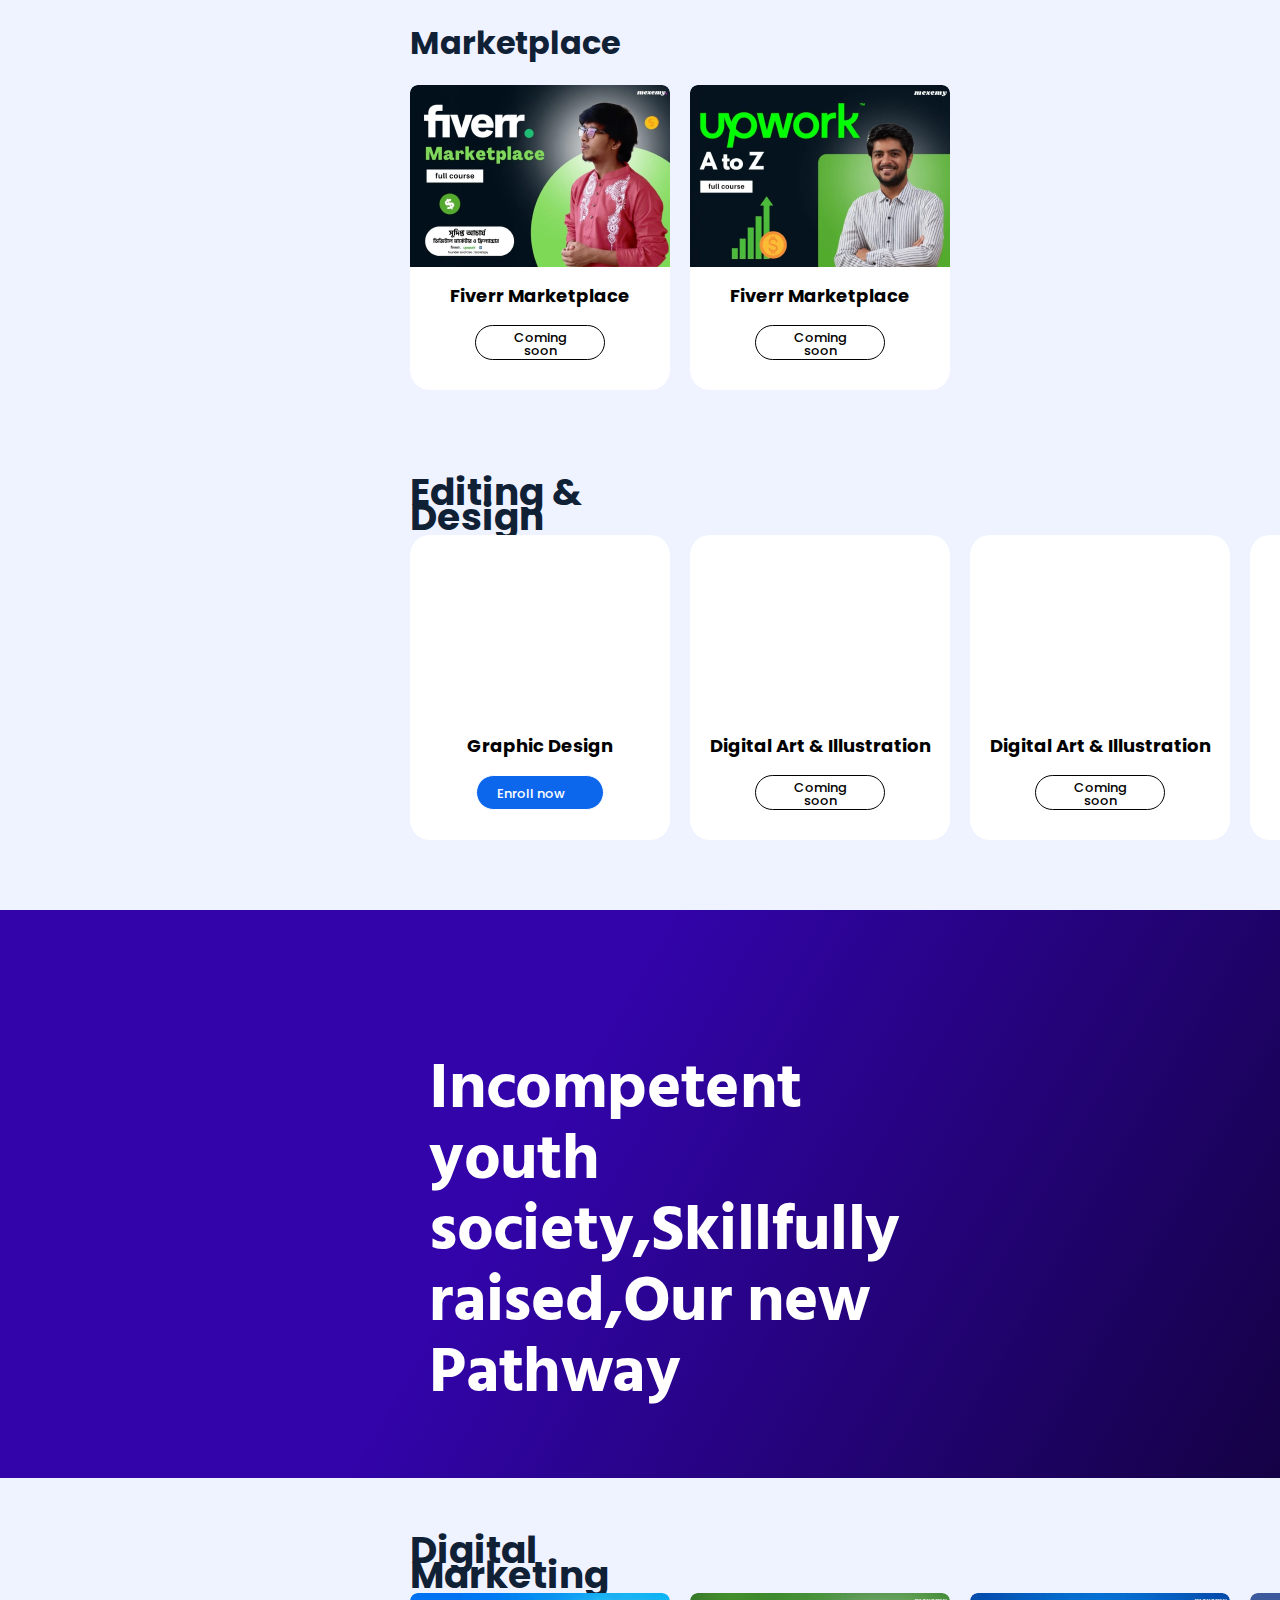
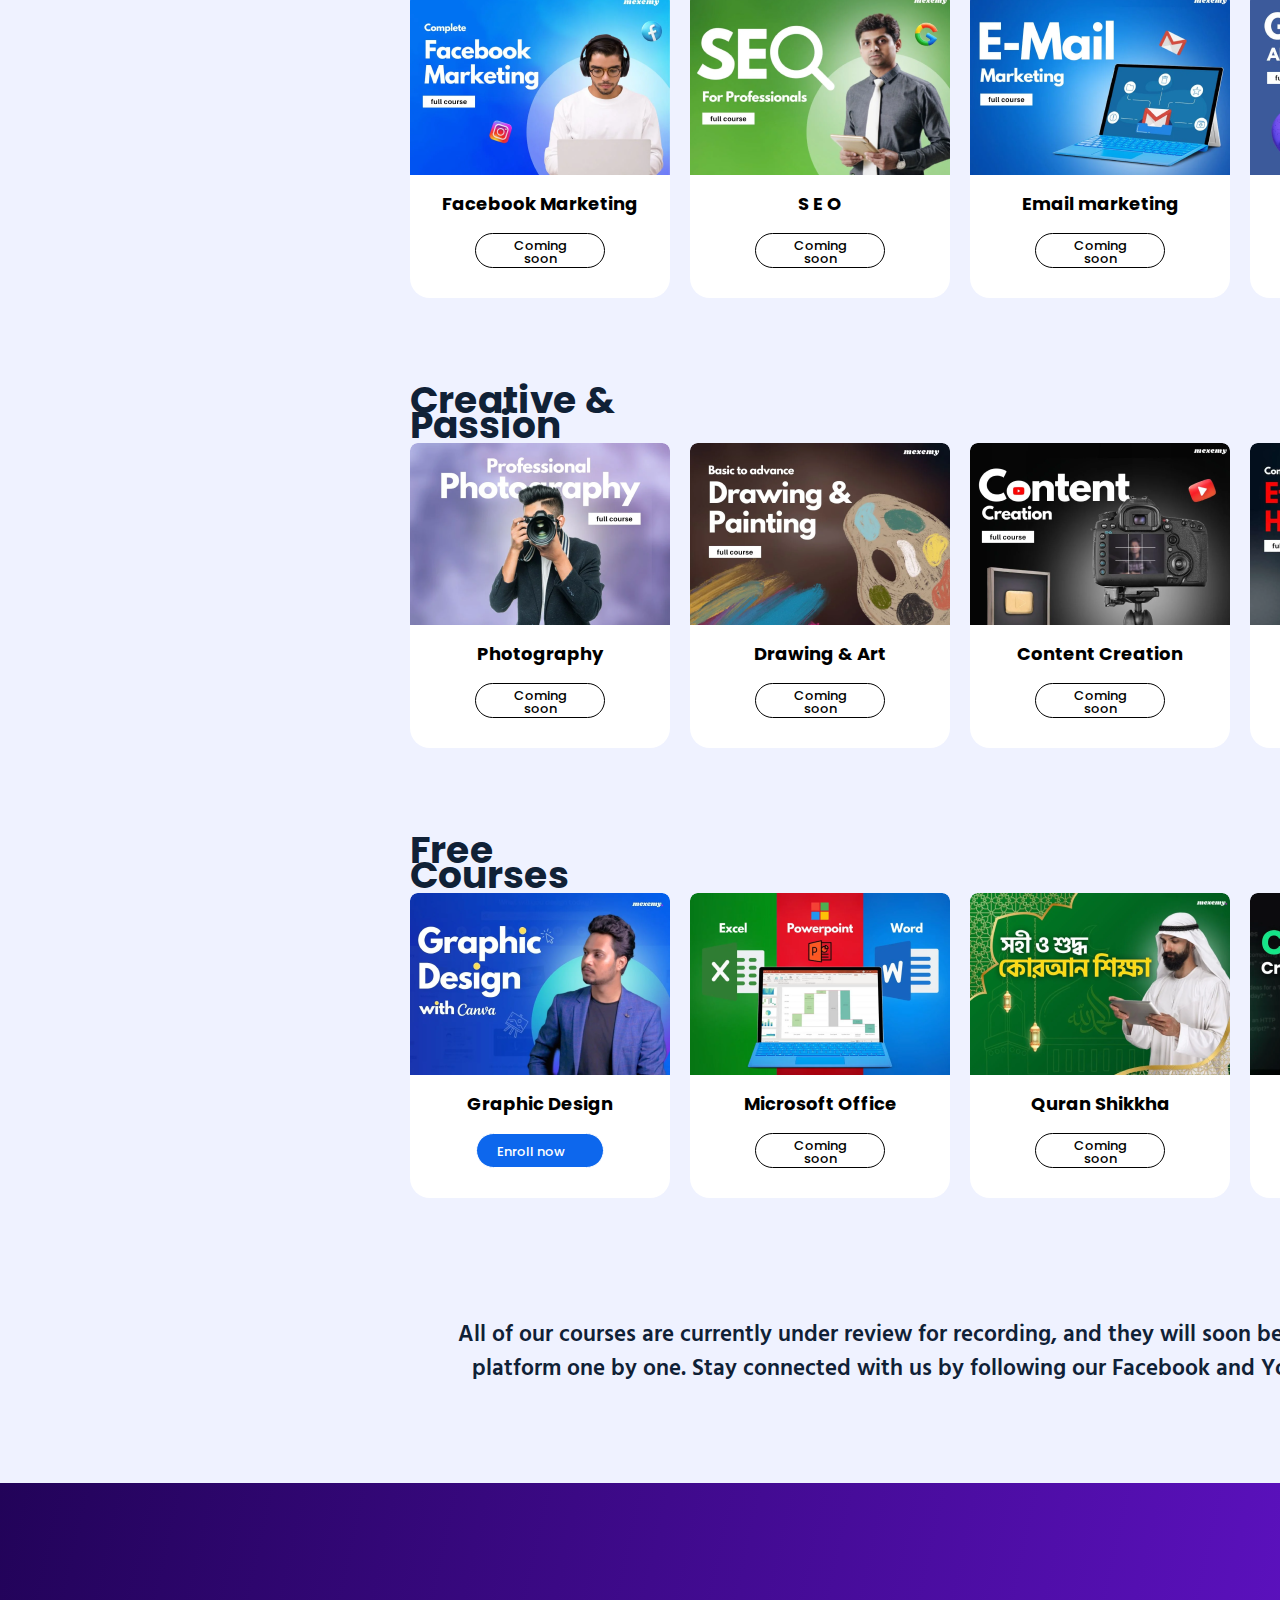
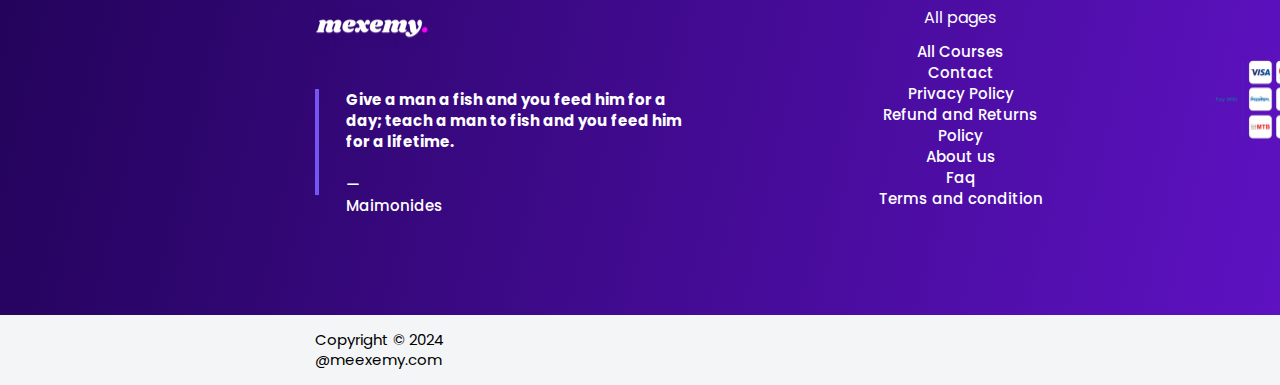
==== commit 4a7ff803: "Tối 20/05" ====
--- a/Du An/index.html
+++ b/Du An/index.html
@@ -22,7 +22,8 @@
     </head>
 
     <body>
-        <div id="main">
+        <div class="main">
+            <div class="go-to-top"></div>
             <div class="header">
                 <!-- ul#nav>li*5>a -->
                 <div class="logo"></div>
@@ -61,6 +62,7 @@
                             </button>
                         </div>
                     </div>
+
                     <div class="anh-1">
                         <div class="pic1">
                             <a>Video Editing</a>
@@ -71,7 +73,7 @@
             <!-- phần thần  -->
             <div class="heading1">
                 <div class="season1">
-                    <h2> Active Courses</h2>
+                    <a> Active Courses</a>
                 </div>
                 <div class="row1">
 
@@ -79,9 +81,13 @@
                         <div class="box1-small">
                             <div class="pic-box1"></div>
                             <div class="tieude"> <a> Web Desgin</a> </div>
-                            <button class="butt1"><a> Enroll now</a>
-                                <img src="./assets/image/muitenxuong.png" alt="">
-                            </button>
+                            <div class="butt">
+                                <div class="nut-1">
+                                    <div class="text-nut"><a> Enroll now</a>
+                                        <img src="./assets/image/muitenxuong.png" alt="">
+                                    </div>
+                                </div>
+                            </div>
                         </div>
                     </div>
 
@@ -89,9 +95,14 @@
                         <div class="box2-small">
                             <div class="pic-box2"></div>
                             <div class="tieude"> <a> Video Editing</a> </div>
-                            <button class="butt2"><a> Enroll now</a>
-                                <img src="./assets/image/muitentrang.png" alt="">
-                            </button>
+                            <div class="butt">
+                                <div class="nut-2">
+                                    <div class="text-nut"><a> Enroll now</a>
+                                        <img src="./assets/image/muitentrang.png" alt="">
+                                    </div>
+                                </div>
+                            </div>
+
                         </div>
                     </div>
 
@@ -99,20 +110,28 @@
                         <div class="box3-small">
                             <div class="pic-box3"></div>
                             <div class="tieude"> <a> Canva Desgining</a> </div>
-                            <button class="butt3"><a> Enroll now</a>
-                                <img src="./assets/image/muitentrang.png" alt="">
-                            </button>
-                        </div>
-                    </div>
-
+                            <div class="butt">
+                                <div class="nut-3">
+                                    <div class="text-nut"><a> Enroll now</a>
+                                        <img src="./assets/image/muitentrang.png" alt="">
+                                    </div>
+                                </div>
+                            </div>
+
+                        </div>
+                    </div>
 
                     <div class="box4">
                         <div class="box4-small">
                             <div class="pic-box4"></div>
                             <div class="tieude"> <a>Affiliate Marketing</a> </div>
-                            <button class="butt4"><a> Enroll now</a>
-                                <img src="./assets/image/muitenxuong.png" alt="">
-                            </button>
+                            <div class="butt">
+                                <div class="nut-4">
+                                    <div class="text-nut"><a> Enroll now</a>
+                                        <img src="./assets/image/muitenxuong.png" alt="">
+                                    </div>
+                                </div>
+                            </div>
                         </div>
                     </div>
                 </div>
@@ -120,7 +139,7 @@
 
             <div class="heading2">
                 <div class="season2">
-                    <h2> Design and development</h2>
+                    <a> Design and development</a>
                 </div>
 
                 <div class="row2">
@@ -129,9 +148,13 @@
                         <div class="box1-small">
                             <div class="pic-box1"></div>
                             <div class="tieude"> <a> Web Desgin</a> </div>
-                            <button class="butt1"><a> Enroll now</a>
-                                <img src="./assets/image/muitenxuong.png" alt="">
-                            </button>
+                            <div class="butt">
+                                <div class="nut-1">
+                                    <div class="text-nut"><a> Enroll now</a>
+                                        <img src="./assets/image/muitenxuong.png" alt="">
+                                    </div>
+                                </div>
+                            </div>
                         </div>
                     </div>
 
@@ -139,9 +162,13 @@
                         <div class="box2-small">
                             <div class="pic-box2-2"></div>
                             <div class="tieude"> <a> UI/UX Design</a> </div>
-                            <button class="butt2"><a> Enroll now</a>
-                                <img src="./assets/image/muitentrang.png" alt="">
-                            </button>
+                            <div class="butt">
+                                <div class="nut-2-2">
+                                    <div class="text-nut-2-2"><a> Coming soon </a>
+                                        <img src="./assets/image/box2-2coming.png" alt="">
+                                    </div>
+                                </div>
+                            </div>
                         </div>
                     </div>
 
@@ -172,12 +199,9 @@
                 </div>
             </div>
 
-
-
-
             <div class="heading3">
                 <div class="season3">
-                    <h2> Marketplace</h2>
+                    <h1> Marketplace</h1>
                 </div>
 
                 <div class="row3">
@@ -207,7 +231,6 @@
                     </div>
                 </div>
             </div>
-
 
             <div class="heading4">
                 <div class="season4">
@@ -218,9 +241,13 @@
                         <div class="box1-small">
                             <div class="pic-box4-1"></div>
                             <div class="tieude"> <a> Graphic Design</a> </div>
-                            <button class="butt1"><a> Enroll now</a>
-                                <img src="./assets/image/muitenxuong.png" alt="">
-                            </button>
+                            <div class="butt">
+                                <div class="nut-3">
+                                    <div class="text-nut"><a> Enroll now</a>
+                                        <img src="./assets/image/muitentrang.png" alt="">
+                                    </div>
+                                </div>
+                            </div>
                         </div>
                     </div>
 
@@ -274,7 +301,9 @@
             </div>
 
             <div class="heading6">
-                <div class="season6"> <h2> Digital Marketing </h2></div>
+                <div class="season6">
+                    <h2> Digital Marketing </h2>
+                </div>
                 <div class="row6">
                     <div class="box1">
                         <div class="box1-small">
@@ -325,12 +354,14 @@
                             </div>
                         </div>
                     </div>
-                </div> 
+                </div>
 
             </div>
             <!-- heading 7 -->
             <div class="heading7">
-                <div class="season7"> <h2> Creative & Passion </h2></div>
+                <div class="season7">
+                    <h2> Creative & Passion </h2>
+                </div>
                 <div class="row7">
                     <div class="box1">
                         <div class="box1-small">
@@ -381,22 +412,28 @@
                             </div>
                         </div>
                     </div>
-                </div> 
-
-            </div>   
+                </div>
+
+            </div>
 
             <!-- heading8 -->
             <div class="heading8">
-                <div class="season8"> <h2> Free Courses </h2></div>
+                <div class="season8">
+                    <h2> Free Courses </h2>
+                </div>
                 <div class="row8">
                     <div class="box1">
                         <div class="box1-small">
                             <div class="pic-box8-1"></div>
                             <div class="tieude"> <a>Graphic Design</a> </div>
                             <!-- nút coming soon -->
-                            <button class="butt1"><a> Enroll now</a>
-                                <img src="./assets/image/muitenxuong.png" alt="">
-                            </button>
+                            <div class="butt">
+                                <div class="nut-3">
+                                    <div class="text-nut"><a> Enroll now</a>
+                                        <img src="./assets/image/muitentrang.png" alt="">
+                                    </div>
+                                </div>
+                            </div>
                         </div>
                     </div>
 
@@ -436,16 +473,62 @@
                             </div>
                         </div>
                     </div>
-                </div> 
-
-            </div>  
+                </div>
+
+            </div>
             <!-- ... -->
-
-        </div>
-
-        <footer>
-            <div class="late">
-
+            <div class="text-end">
+                <div class="fb"></div>
+                <div class="youtube"></div>
+                <div class="end">
+                    <a> All of our courses are currently under review for recording, and they will soon be published on our platform one by one. Stay connected with us by following our Facebook and YouTube channels </a>
+                </div>
+            </div>
+        </div> <!-- main-->
+
+        <footer class="footer-home">
+            <div class="footer-content">
+                <div class="footer-main">
+                    <div class="collum">
+                        <div class="logo-end"> </div>
+                        <div class="text-collum">
+                            <div class="line1"><p>Give a man a fish and you feed him for a day; teach a man to fish and you feed him for a lifetime.</p> </div>
+                            <div class="author"><p>—Maimonides</p> </div>
+                        </div>
+                    </div>
+
+                    <div class="links">
+                        <div class="collum2">
+                            <div class="text-collum2"> <a> All pages </a></div>
+                        </div>
+                        <div class="list">
+                            <ul >
+                                <li><a href="#">All Courses</a></li>
+                                <li><a href="#">Contact</a></li>
+                                <li><a href="#">Privacy Policy</a></li>
+                                <li><a href="#">Refund and Returns Policy</a></li>
+                                <li><a href="#">About us</a></li>
+                                <li><a href="#">Faq</a></li>
+                                <li><a href="#">Terms and condition</a></li>
+                            </ul>
+                        </div>
+                    </div>
+
+                    <div class="social-media">
+                            <div class="social-icons"></div>
+                    </div>
+                </div>
+            </div>
+
+            <div class="under-end">
+                <div class="copyright">
+                    <p>Copyright © 2024 @meexemy.com</p>
+                </div>
+                <div class="link-connect">
+                    <div class="Facebook"></div>
+                    <div class="insta"></div>
+                    <div class="yt"></div>
+                </div>
             </div>
         </footer>
     </body>
--- a/Du An/assets/css/homepage.css
+++ b/Du An/assets/css/homepage.css
@@ -3,10 +3,20 @@
     margin: auto;
 }
 
-#main {
+/* #main {
     width: 1920px;
-    /* background-color: #FFFF; */
+    background-color: #FFFF;
     display: block;
+
+} */
+.main {
+    /* Home */
+
+    position: relative;
+    width: 1920px;
+    height: 5165px;
+
+    background: #FFFFFF;
 
 }
 
@@ -19,10 +29,24 @@
 
 }
 
-.main-main {
-    display: flex;
-
-}
+/* .main-main {
+    display: flex;
+} */
+
+.go-to-top {
+    /* Link - Go to top */
+
+    position: absolute;
+    height: 36px;
+    left: 1859px;
+    right: 25px;
+    top: 1017px;
+    background: url(../image/Link\ -\ Go\ to\ top.png) no-repeat;
+    border-radius: 36px;
+
+}
+
+.gototop-icons {}
 
 .menu {
 
@@ -279,6 +303,7 @@
 }
 
 .season1 {
+
     position: absolute;
     width: 193.62px;
     height: 25px;
@@ -288,48 +313,32 @@
     font-family: 'Poppins';
     font-style: normal;
     font-weight: 700;
-    font-size: 16px;
+    font-size: 24px;
     line-height: 25px;
-    /* identical to box height, or 100% */
-    display: flex;
-    align-items: center;
-
-    .h2 {
-        width: 193.62px;
-        height: 25px;
-        width: 100%;
-        font-size: 25px;
-        color: #102136;
-    }
-}
-
-/* bản sửa */
+
+    display: flex;
+    align-items: center;
+
+    color: #102136;
+
+
+}
 
 .row1 {
 
-    background-color: rgb(30, 224, 143);
-    /* width: 100%;
-    display: flex;
-    flex-wrap: wrap; Cho phép các box chồng lên nhau
-    justify-content: center;
-    align-content: flex-start;
-    padding-bottom: 20px; */
-
-    /* Section */
-
+    /* background-color: rgb(30, 224, 143); */
     position: absolute;
     width: 1120px;
     height: 325px;
     left: calc(50% - 1120px/2);
     top: 105px;
 
-
 }
 
 
 .pic-box1 {
     background: url(../image/heading/box1.png) no-repeat;
-    /* video-editing.webp */
+
     position: absolute;
     width: 260px;
     height: 182px;
@@ -341,7 +350,6 @@
 
 .pic-box2 {
     background: url(../image/heading/box2.png) no-repeat;
-    /* video-editing.webp */
 
     position: absolute;
     width: 260px;
@@ -465,8 +473,9 @@
     top: calc(50% - 182px/2 - 61.5px);
     border-radius: 8px 8px 0px 0px;
 }
- /* heading 6 */
- .pic-box6-1 {
+
+/* heading 6 */
+.pic-box6-1 {
     background: url(../image/heading/box6-1.png)no-repeat;
     position: absolute;
     width: 260px;
@@ -505,6 +514,7 @@
     top: calc(50% - 182px/2 - 61.5px);
     border-radius: 8px 8px 0px 0px;
 }
+
 /* heading 7 */
 
 .pic-box7-1 {
@@ -516,6 +526,7 @@
     top: calc(50% - 182px/2 - 61.5px);
     border-radius: 8px 8px 0px 0px;
 }
+
 .pic-box7-2 {
     background: url(../image/heading/box7-2.png)no-repeat;
     position: absolute;
@@ -525,6 +536,7 @@
     top: calc(50% - 182px/2 - 61.5px);
     border-radius: 8px 8px 0px 0px;
 }
+
 .pic-box7-3 {
     background: url(../image/heading/box7-3.png)no-repeat;
     position: absolute;
@@ -556,6 +568,7 @@
     top: calc(50% - 182px/2 - 61.5px);
     border-radius: 8px 8px 0px 0px;
 }
+
 .pic-box8-2 {
     background: url(../image/heading/box8-2.png)no-repeat;
     position: absolute;
@@ -585,6 +598,7 @@
     top: calc(50% - 182px/2 - 61.5px);
     border-radius: 8px 8px 0px 0px;
 }
+
 .box1 {
     /* bản gốc */
     /* background-color: #FFFFFF;
@@ -606,7 +620,6 @@
 }
 
 .box2 {
-    /* div.elementor-column */
 
     position: absolute;
     left: 280px;
@@ -617,7 +630,6 @@
 }
 
 .box3 {
-    /* div.elementor-column */
 
     position: absolute;
     left: 560px;
@@ -629,7 +641,6 @@
 }
 
 .box4 {
-    /* div.elementor-column */
 
     position: absolute;
     left: 840px;
@@ -644,7 +655,6 @@
 .box2-small,
 .box3-small,
 .box4-small {
-    /* div.elementor-widget-wrap */
 
     position: absolute;
     left: 10px;
@@ -658,18 +668,20 @@
 
 
 }
-.coming{
-
-position: absolute;
-height: 35px;
-left: 0px;
-right: 0px;
-top: 240px;
-
-
-}
-.coming-soon{
- 
+
+.coming {
+
+    position: absolute;
+    height: 35px;
+    left: 0px;
+    right: 0px;
+    top: 240px;
+
+
+}
+
+.coming-soon {
+
     box-sizing: border-box;
     position: absolute;
     width: 129.89px;
@@ -683,43 +695,30 @@
 
 }
 
-.text-coming{
+.text-coming {
     /* Coming soon */
 
-position: absolute;
-width: 88.5px;
-height: 13px;
-left: calc(50% - 88.5px/2 + 0.3px);
-top: 11px;
-
-font-family: 'Poppins';
-font-style: normal;
-font-weight: 500;
-font-size: 13px;
-line-height: 13px;
-/* identical to box height, or 100% */
-display: flex;
-align-items: center;
-text-align: center;
-
-color: #000000;
-
-
- }
+    position: absolute;
+    width: 88.5px;
+    height: 13px;
+    left: calc(50% - 88.5px/2 + 0.3px);
+    top: 11px;
+
+    font-family: 'Poppins';
+    font-style: normal;
+    font-weight: 500;
+    font-size: 13px;
+    line-height: 13px;
+    display: flex;
+    align-items: center;
+    text-align: center;
+
+    color: #000000;
+
+
+}
 
 .tieude {
-
-    /* bản gốc */
-    /* display: flex; 
-    color: white;
-    flex-direction: column; 
-    justify-content: space-between; 
-    height: 100%;
-    
-    padding: 0 20px;  */
-
-
-    /* bản sửa */
     /* Heading 2 */
     text-align: center;
     position: absolute;
@@ -744,8 +743,6 @@
         left: calc(50% - 110.32px/2 + 0.18px);
         top: -0.5px;
 
-
-        /* identical to box height, or 100% */
         display: flex;
         align-items: center;
         text-align: center;
@@ -757,22 +754,54 @@
 
 }
 
-.butt1 {
-    border: none;
-    width: 146.7px;
-    height: 39px;
+.butt {
+    position: absolute;
+    height: 35px;
+    left: 0px;
+    right: 0px;
+    top: 240px;
+
+}
+
+.nut-1 {
+
+    box-sizing: border-box;
+
+    position: absolute;
+    width: 127.17px;
+    height: 35px;
+    left: calc(50% - 127.17px/2 - 0px);
+    top: 0px;
     background: #7001DA;
-    color: white;
-    border-radius: 15px;
-    font-weight: 600;
-    font-size: 14px;
-    line-height: 18px;
-    position: absolute;
-    bottom: 20px;
-    left: 50%;
-    transform: translateX(-50%);
-}
-
+    border: 1px solid #FFFFFF;
+    border-radius: 40px;
+
+}
+
+
+.text-nut {
+    /* Enroll Now */
+
+    position: absolute;
+    height: 13px;
+    left: calc(50% - 67.68px/2 - 8.74px);
+    top: 11px;
+
+    font-family: 'Poppins';
+    font-style: normal;
+    font-weight: 500;
+    font-size: 13px;
+    line-height: 13px;
+
+    display: flex;
+    align-items: center;
+    text-align: center;
+
+    color: #FFFFFF;
+    gap: 3px;
+
+
+}
 
 .butt2 {
     border: none;
@@ -791,56 +820,89 @@
 }
 
 
-
-.butt3 {
-    border: none;
-    width: 146.7px;
-    height: 39px;
+.nut-2 {
+    /* Link */
+
+    box-sizing: border-box;
+
+    position: absolute;
+    width: 127.17px;
+    height: 35px;
+    left: calc(50% - 127.17px/2 - 0px);
+    top: 0px;
+    background: black;
+    border: 1px solid #FFFFFF;
+    border-radius: 40px;
+
+}
+
+.nut-3 {
+    /* Link */
+
+    box-sizing: border-box;
+
+    position: absolute;
+    width: 127.17px;
+    height: 35px;
+    left: calc(50% - 127.17px/2 - 0px);
+    top: 0px;
     background: #0D67ED;
-    color: white;
+    border: 1px solid #FFFFFF;
     border-radius: 40px;
+
+}
+
+.nut-4 {
+    /* Link */
+
+    box-sizing: border-box;
+
+    position: absolute;
+    width: 127.17px;
+    height: 35px;
+    left: calc(50% - 127.17px/2 - 0px);
+    top: 0px;
+    background: #005E45;
+    border: 1px solid #FFFFFF;
+    border-radius: 40px;
+}
+
+.nut-2-2 {
+    /* Link */
+
+    position: absolute;
+    width: 146.3px;
+    height: 33px;
+    left: calc(50% - 146.3px/2 - 0.01px);
+    top: 0px;
+
+    background: #08C760;
+    border-radius: 40px;
+}
+
+.text-nut-2-2 {
+    /* Coming soon */
+    gap: 3px;
+    position: absolute;
+    height: 13px;
+    left: calc(50% - 88.64px/2 - 8.83px);
+    top: 10px;
+
+    font-family: 'Poppins';
+    font-style: normal;
     font-weight: 600;
-    font-size: 14px;
-    line-height: 18px;
-    position: absolute;
-    bottom: 20px;
-    left: 50%;
-    transform: translateX(-50%);
-}
-
-.butt4 {
-    border: none;
-    width: 146.7px;
-    height: 39px;
-    background: #005E45;
-    color: white;
-    border-radius: 15px;
-    font-weight: 600;
-    font-size: 14px;
-    line-height: 18px;
-    position: absolute;
-    bottom: 20px;
-    left: 50%;
-    transform: translateX(-50%);
-
-
-    /* div.elementor-column */
-
-
-}
-
-.box1 button,
-.box2 button,
-.box3 button,
-.box4 button {
-    position: absolute;
-    bottom: 20px;
-    left: 50%;
-    transform: translateX(-50%);
-
-}
-
-/* heading 2-- */
+    font-size: 13px;
+    line-height: 13px;
+
+    display: flex;
+    align-items: center;
+    text-align: center;
+
+    color: #000000;
+
+
+}
+
 .heading2 {
     display: flex;
     position: absolute;
@@ -866,7 +928,7 @@
     font-family: 'Poppins';
     font-style: normal;
     font-weight: 700;
-    font-size: 16px;
+    font-size: 24.9px;
     line-height: 25px;
     /* identical to box height, or 100% */
     display: flex;
@@ -875,10 +937,11 @@
     color: #102136;
 
 
+
 }
 
 .row2 {
-    background-color: rgb(206, 128, 26);
+    /* background-color: rgb(206, 128, 26); */
     position: absolute;
 
     width: 1120px;
@@ -909,6 +972,58 @@
 
     position: absolute;
     width: 163.81px;
+    height: 25px;
+    left: 410px;
+    top: 20px;
+
+    font-family: 'Poppins';
+    font-style: normal;
+    font-weight: 700;
+    /* font-size: 25px; */
+    line-height: 25px;
+    /* identical to box height, or 100% */
+    display: flex;
+    align-items: center;
+
+    color: #102136;
+
+
+}
+
+.row3 {
+    /* background-color: rgb(59, 26, 206); */
+    display: flex;
+
+    position: absolute;
+    width: 1120px;
+    height: 325px;
+    left: calc(50% - 1120px/2);
+    top: 65px;
+
+
+}
+
+/* heading 4 */
+.heading4 {
+    display: flex;
+    justify-content: center;
+    align-items: center;
+    align-content: center;
+    height: 450px;
+    width: 1920px;
+
+    position: absolute;
+    left: 0px;
+    right: 0px;
+    top: 2060px;
+    background: #EFF2FF;
+}
+
+.season4 {
+    /* Heading 2 → Editing & Design */
+
+    position: absolute;
+    width: 208.88px;
     height: 25px;
     left: 410px;
     top: 20px;
@@ -923,62 +1038,10 @@
     align-items: center;
 
     color: #102136;
-
-
-}
-
-.row3 {
-    background-color: rgb(59, 26, 206);
-    display: flex;
-
-    position: absolute;
-    width: 1120px;
-    height: 325px;
-    left: calc(50% - 1120px/2);
-    top: 65px;
-
-
-}
-
-/* heading 4 */
-.heading4 {
-    display: flex;
-    justify-content: center;
-    align-items: center;
-    align-content: center;
-    height: 450px;
-    width: 1920px;
-
-    position: absolute;
-    left: 0px;
-    right: 0px;
-    top: 2060px;
-    background: #EFF2FF;
-}
-
-.season4 {
-    /* Heading 2 → Editing & Design */
-
-    position: absolute;
-    width: 208.88px;
-    height: 25px;
-    left: 410px;
-    top: 20px;
-
-    font-family: 'Poppins';
-    font-style: normal;
-    font-weight: 700;
-    font-size: 25px;
-    line-height: 25px;
-    /* identical to box height, or 100% */
-    display: flex;
-    align-items: center;
-
-    color: #102136;
 }
 
 .row4 {
-    background-color: #b0f905;
+    /* background-color: #b0f905; */
     position: absolute;
     width: 1120px;
     height: 325px;
@@ -1065,7 +1128,8 @@
     /* Increase opacity to make it more visible */
     z-index: 2;
 }
-.heading6{
+
+.heading6 {
     /* Section */
     display: flex;
     position: absolute;
@@ -1079,43 +1143,43 @@
 
 }
 
-.row6{
+.row6 {
     /* Section */
 
 
-    background-color: #102136;
-position: absolute;
-width: 1120px;
-height: 325px;
-left: calc(50% - 1120px/2);
-top: 105px;
-
-}
-
-.season6{
+    /* background-color: #102136; */
+    position: absolute;
+    width: 1120px;
+    height: 325px;
+    left: calc(50% - 1120px/2);
+    top: 105px;
+
+}
+
+.season6 {
     /* Heading 2 → Digital Marketing */
 
-position: absolute;
-width: 222.9px;
-height: 25px;
-left: 410px;
-top: 60px;
-
-font-family: 'Poppins';
-font-style: normal;
-font-weight: 700;
-font-size: 25px;
-line-height: 25px;
-/* identical to box height, or 100% */
-display: flex;
-align-items: center;
-
-color: #102136;
-
-
-}
-
-.heading7{
+    position: absolute;
+    width: 222.9px;
+    height: 25px;
+    left: 410px;
+    top: 60px;
+
+    font-family: 'Poppins';
+    font-style: normal;
+    font-weight: 700;
+    font-size: 25px;
+    line-height: 25px;
+    /* identical to box height, or 100% */
+    display: flex;
+    align-items: center;
+
+    color: #102136;
+
+
+}
+
+.heading7 {
     /* Section */
     display: flex;
     position: absolute;
@@ -1129,95 +1193,510 @@
 
 }
 
-.season7{
+.season7 {
     /* Heading 2 → Creative & Passion */
 
-position: absolute;
-width: 242.28px;
-height: 25px;
-left: 410px;
-top: 20px;
-
-font-family: 'Poppins';
-font-style: normal;
-font-weight: 700;
-font-size: 25px;
-line-height: 25px;
-/* identical to box height, or 100% */
-display: flex;
-align-items: center;
-
-color: #102136;
-
-
-}
-.row7{
+    position: absolute;
+    width: 242.28px;
+    height: 25px;
+    left: 410px;
+    top: 20px;
+
+    font-family: 'Poppins';
+    font-style: normal;
+    font-weight: 700;
+    font-size: 25px;
+    line-height: 25px;
+    /* identical to box height, or 100% */
+    display: flex;
+    align-items: center;
+
+    color: #102136;
+
+
+}
+
+.row7 {
     /* Section */
-background-color: #17c0e6;
-position: absolute;
-width: 1120px;
-height: 325px;
-left: calc(50% - 1120px/2);
-top: 65px;
-
-
-}
-.heading8{
-/* Section */
-display: flex;
-position: absolute;
-height: 450px;
-width: 1920px;
-left: 0px;
-right: 0px;
-top: 4019px;
-
-background: #EFF2FF;
-
-}
-
-.season8{
+    /* background-color: #17c0e6; */
+    position: absolute;
+    width: 1120px;
+    height: 325px;
+    left: calc(50% - 1120px/2);
+    top: 65px;
+
+
+}
+
+.heading8 {
+    /* Section */
+    display: flex;
+    position: absolute;
+    height: 450px;
+    width: 1920px;
+    left: 0px;
+    right: 0px;
+    top: 4018px;
+
+    background: #EFF2FF;
+
+}
+
+.season8 {
     /* Heading 2 → Free Courses */
 
-position: absolute;
-width: 166.64px;
-height: 25px;
-left: 410px;
-top: 20px;
-
-font-family: 'Poppins';
-font-style: normal;
-font-weight: 700;
-font-size: 25px;
-line-height: 25px;
-/* identical to box height, or 100% */
-display: flex;
-align-items: center;
-
-color: #102136;
-
-
-}
-
-.row8{
+    position: absolute;
+    width: 166.64px;
+    height: 25px;
+    left: 410px;
+    top: 20px;
+
+    font-family: 'Poppins';
+    font-style: normal;
+    font-weight: 700;
+    font-size: 25px;
+    line-height: 25px;
+    /* identical to box height, or 100% */
+    display: flex;
+    align-items: center;
+
+    color: #102136;
+
+
+}
+
+.row8 {
     /* Section */
-background-color: #e80b0b;
-position: absolute;
-width: 1120px;
-height: 325px;
-left: calc(50% - 1120px/2);
-top: 65px;
-
-
-}
-.footer {
-
-    display: flex;
-    position: absolute;
+    /* background-color: #e80b0b; */
+    position: absolute;
+    width: 1120px;
+    height: 325px;
+    left: calc(50% - 1120px/2);
+    top: 65px;
+
+
+}
+
+
+.text-end {
+    /* Section */
+
+    position: absolute;
+    height: 215px;
+    width: 1920px;
+    left: 0px;
+    right: 0px;
+    top: 4468px;
+
+    background: #EFF2FF;
+
+}
+
+.end {
+
+    position: absolute;
+    width: 1047.86px;
+    height: 68px;
+    left: calc(50% - 1047.86px/2 + 0.1px);
+    top: 48.5px;
+
+    font-family: 'Hind Siliguri';
+    font-style: normal;
+    font-weight: 600;
+    font-size: 23px;
+    line-height: 34px;
+    /* or 148% */
+    display: flex;
+    align-items: center;
+    text-align: center;
+
+    color: #102136;
+
+}
+
+.fb {
+    background: url(../image/fb.png) no-repeat;
+    /* Link */
+
+    position: absolute;
+    width: 30px;
+    height: 30px;
+    left: calc(50% - 30px/2 - 17.5px);
+    top: 136.5px;
+    border-radius: 15px;
+}
+
+.youtube {
+    background: url(../image/youtube.png) no-repeat;
+    /* Link */
+
+    position: absolute;
+    width: 30px;
+    height: 30px;
+    left: calc(50% - 30px/2 + 17.5px);
+    top: 136.5px;
+    border-radius: 15px;
+
+}
+
+/* footer */
+
+.footer-home {
+    /* Footer */
+
+    position: absolute;
+    width: 1920px;
     height: 501.59px;
+    left: 0px;
+    right: 0px;
+    top: 4683px;
+
+    background: #F3F5F7;
+}
+
+.footer-content {
+    /* div */
+
+    position: absolute;
+    height: 432.09px;
+    left: 0px;
+    right: 0px;
+    top: 0px;
+    background: linear-gradient(102.68deg, #220359 0%, #7918F2 100%, #4801FF 100%);
+
+
+}
+
+.footer-main {
+    /* div.ct-container */
+
+    position: absolute;
+    width: 1290px;
+    height: 432.09px;
+    left: calc(50% - 1290px/2);
+    top: 0px;
+
+}
+
+.collum {
+    /* div */
+    /* background-color: #d8e2e4; */
+    position: absolute;
+    left: 0px;
+    right: 893.34px;
+    top: 120px;
+    bottom: 120px;
+}
+
+.logo-end {
+    background: url(../image/mexemy-logo.png) no-repeat;
+    /* Figure */
+
+    position: absolute;
+    height: 45.59px;
+    left: 0px;
+    right: 0px;
+    top: 0px;
+
+
+}
+
+.text-collum {
+
+    /* Blockquote */
+
+    box-sizing: border-box;
+
+    position: absolute;
+    height: 106.5px;
+    left: 0px;
+    right: 0px;
+    top: 85.59px;
+
+    border-left: 4px solid #7456F1;
+
+}
+
+.line1 {
+    /* Strong → Give a man a fish and you feed him for a day; */
+
+    position: absolute;
+    width: 345.26px;
+    height: 63px;
+    left: 26.5px;
+    top: 0px;
+
+    font-family: 'Poppins';
+    font-style: normal;
+    font-weight: 700;
+    font-size: 15px;
+    line-height: 21px;
+    /* or 140% */
+    display: flex;
+    align-items: center;
+
+    color: #FFFFFF;
+
+
+}
+
+.author {
+    /* —Maimonides */
+
+    position: absolute;
+    width: 107.89px;
+    height: 21px;
+    left: 26.5px;
+    top: 85.5px;
+
+    font-family: 'Poppins';
+    font-style: normal;
+    font-weight: 500;
+    font-size: 15px;
+    line-height: 21px;
+    /* identical to box height, or 140% */
+    display: flex;
+    align-items: center;
+
+    color: #FFFFFF;
+
+
+}
+
+.links {
+    /* div */
+    /* background-color: #d8e2e4; */
+    position: absolute;
+    left: 446.66px;
+    right: 446.67px;
+    top: 120px;
+    bottom: 120px;
+}
+
+.collum2 {
+
+    /* Heading 3 */
+
+    position: absolute;
+    height: 16px;
+    left: 99.9px;
+    right: 99.93px;
+    top: 7.14px;
+
+}
+
+
+.text-collum2 {
+    /* All pages */
+
+    position: absolute;
+    width: 73.97px;
+    height: 16px;
+    left: calc(50% - 73.97px/2 + 0.17px);
+    top: -0.5px;
+
+    font-family: 'Poppins';
+    font-style: normal;
+    font-weight: 400;
+    font-size: 16px;
+    line-height: 16px;
+    /* identical to box height, or 100% */
+    display: flex;
+    align-items: center;
+    text-align: center;
+    color: #FFFFFF;
+
+}
+
+.list {
+    /* List */
+    justify-content: space-between;
+    position: absolute;
+    height: 147px;
+    left: 99.9px;
+    right: 99.93px;
+    top: 37.94px;
+
+    ul {
+        list-style: none;
+    }
+
+    a {
+        /* Item → Link → All Courses */
+        width: 198.73px;
+        left: calc(50% - 198.73px/2 + 0.95px);
+        /* top: 0px; */
+
+        font-family: 'Poppins';
+        font-style: normal;
+        font-weight: 500;
+        font-size: 15px;
+        line-height: 21px;
+        /* or 140% */
+        display: flex;
+        align-items: center;
+        text-align: center;
+        justify-content: center;
+        text-decoration: none;
+
+        color: #FFFFFF;
+    }
+}
+
+.social-media {
+    /* background-color: #d8e2e4; */
+    position: absolute;
+    left: 893.33px;
+    right: 0px;
+    top: 120px;
+    bottom: 120px;
+
+}
+
+.social-icons {
+    background: url(../image/Pay-With-logo-All.png) no-repeat;
+
+    position: absolute;
+    width: 396.67px;
+    height: 89.25px;
+    left: 0px;
+    bottom: 51.42px;
+
+
+
+}
+
+.under-end {
+    /* div.ct-container */
+
+    position: absolute;
+    width: 1290px;
+    height: 69.5px;
+    left: calc(50% - 1290px/2);
+    top: 432.09px;
+}
+
+.copyright {
+    /* div */
+
+    position: absolute;
+    left: 0px;
+    right: 670px;
+    top: 25px;
+    bottom: 25px;
+
+    p {
+        /* Copyright © 2024 @mexemy.com */
+
+        position: absolute;
+        width: 254.25px;
+        height: 19.5px;
+        left: 0px;
+        top: 0px;
+
+        font-family: 'Poppins';
+        font-style: normal;
+        font-weight: 400;
+        font-size: 15px;
+        line-height: 20px;
+        /* identical to box height, or 130% */
+        display: flex;
+        align-items: center;
+
+        color: #000000;
+    }
+
+}
+
+.link-connect {
+    position: absolute;
+    left: 670px;
+    right: 0px;
+    top: 25px;
+    bottom: 25px;
+
+}
+
+.Facebook {
+    background: url(../image/facebook.png)no-repeat;
+    /* Link - Facebook → SVG */
+
+    position: absolute;
+    width: 18px;
+    height: 18px;
+    left: calc(50% - 18px/2 + 235px);
+    top: calc(50% - 18px/2 - 0.75px);
+
+
+}
+
+.insta {
+    background: url(../image/insta.png)no-repeat;
+    /* Link - Instagram → SVG */
+
+    position: absolute;
+    width: 18px;
+    height: 18px;
+    left: calc(50% - 18px/2 + 268px);
+    top: calc(50% - 18px/2 - 0.75px);
+
+
+}
+
+.yt {
+    background: url(../image/yt.png)no-repeat;
+    /* Link - YouTube → SVG */
+    position: absolute;
+    width: 18px;
+    height: 18px;
+    left: calc(50% - 18px/2 + 301px);
+    top: calc(50% - 18px/2 - 0.75px);
+}
+
+
+/* 
+footer {
+    background-color: #5A20CB;
+    color: #fff;
+    padding: 2rem;
+    margin-top: 4004px;
     width: 1920px;
-    position: relative;
-    background-color: rgb(210, 37, 132);
-
-
-}+}
+
+.footer-content {
+    display: flex;
+    justify-content: space-between;
+    flex-wrap: wrap;
+}
+
+.footer-content .quote {
+    max-width: 200px;
+}
+
+.footer-content .links ul {
+    list-style: none;
+}
+
+.footer-content .links li {
+    margin-bottom: 0.5rem;
+}
+
+.footer-content .links a {
+    text-decoration: none;
+    color: #fff;
+}
+
+.footer-content .social-media {
+    text-align: center;
+}
+
+.footer-content .social-icons {
+    display: flex;
+    justify-content: center;
+    gap: 0.5rem;
+}
+
+.copyright {
+    text-align: center;
+    margin-top: 1rem;
+} */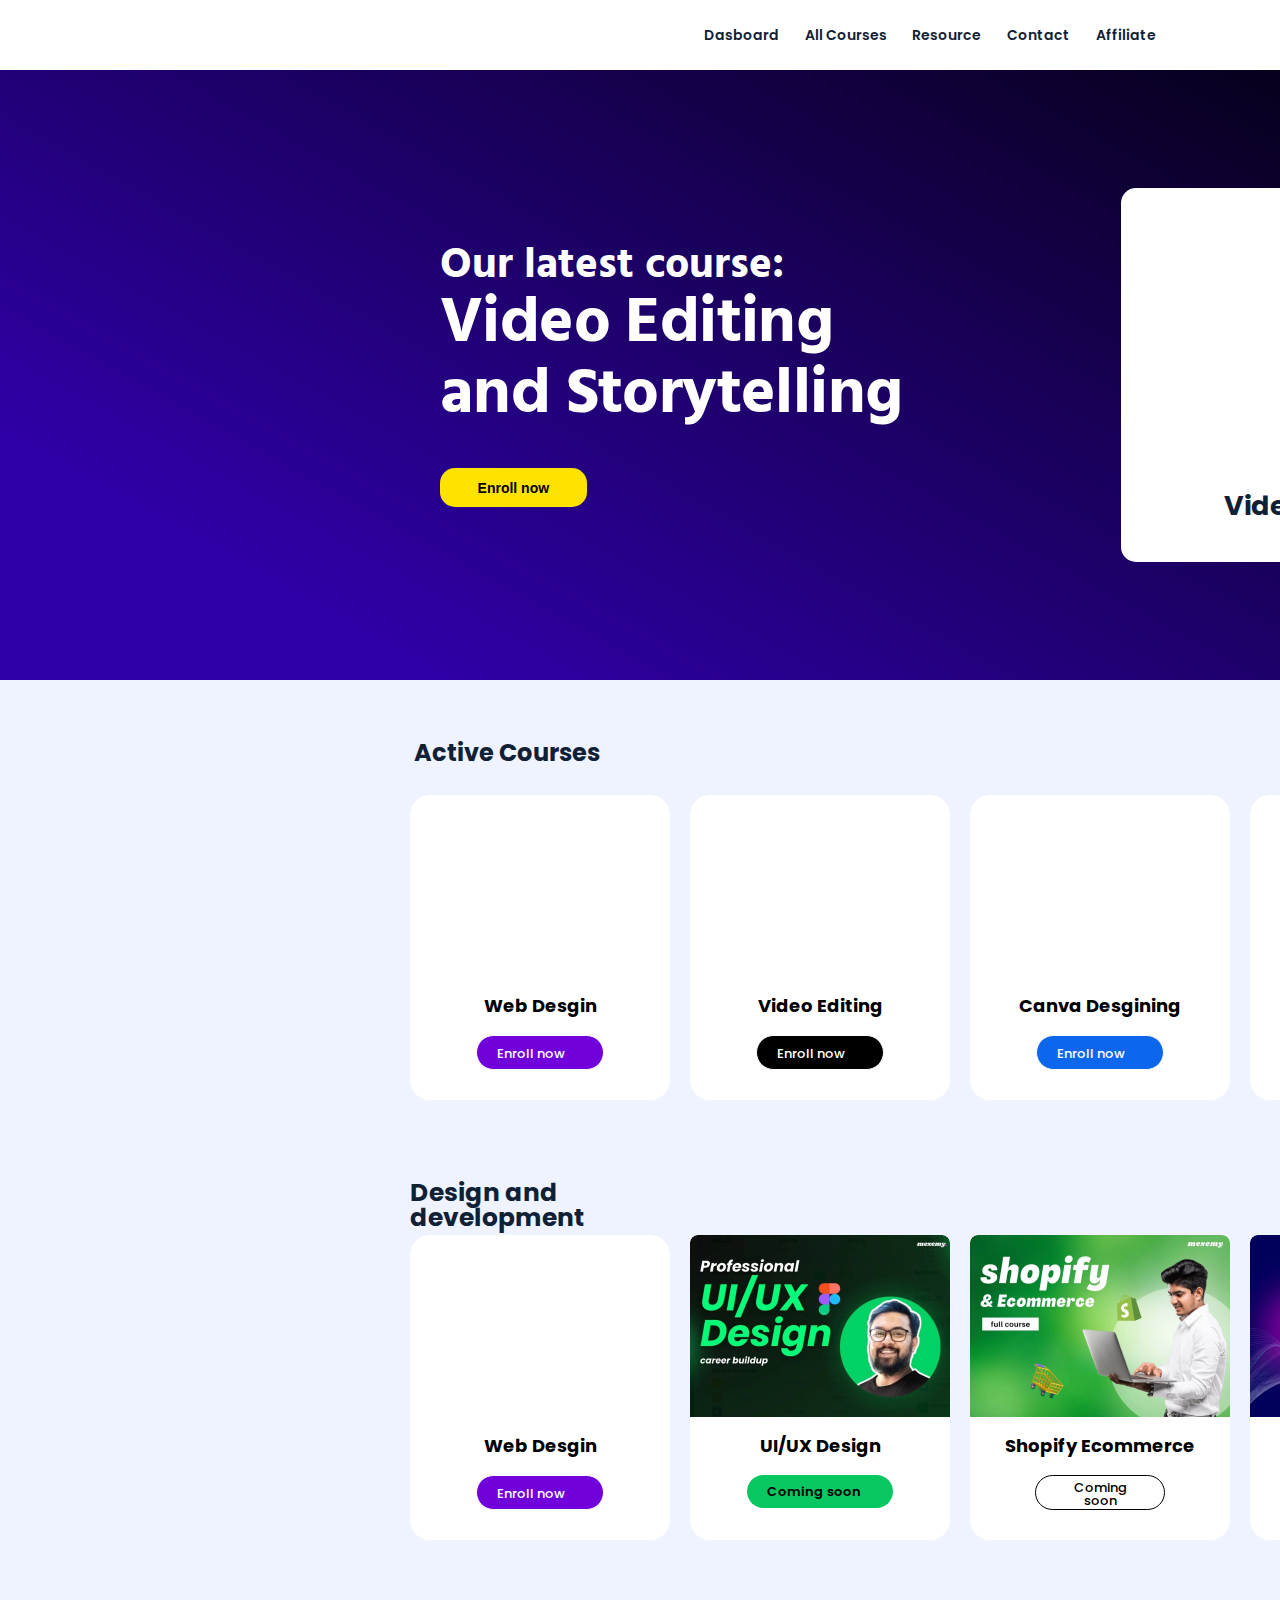
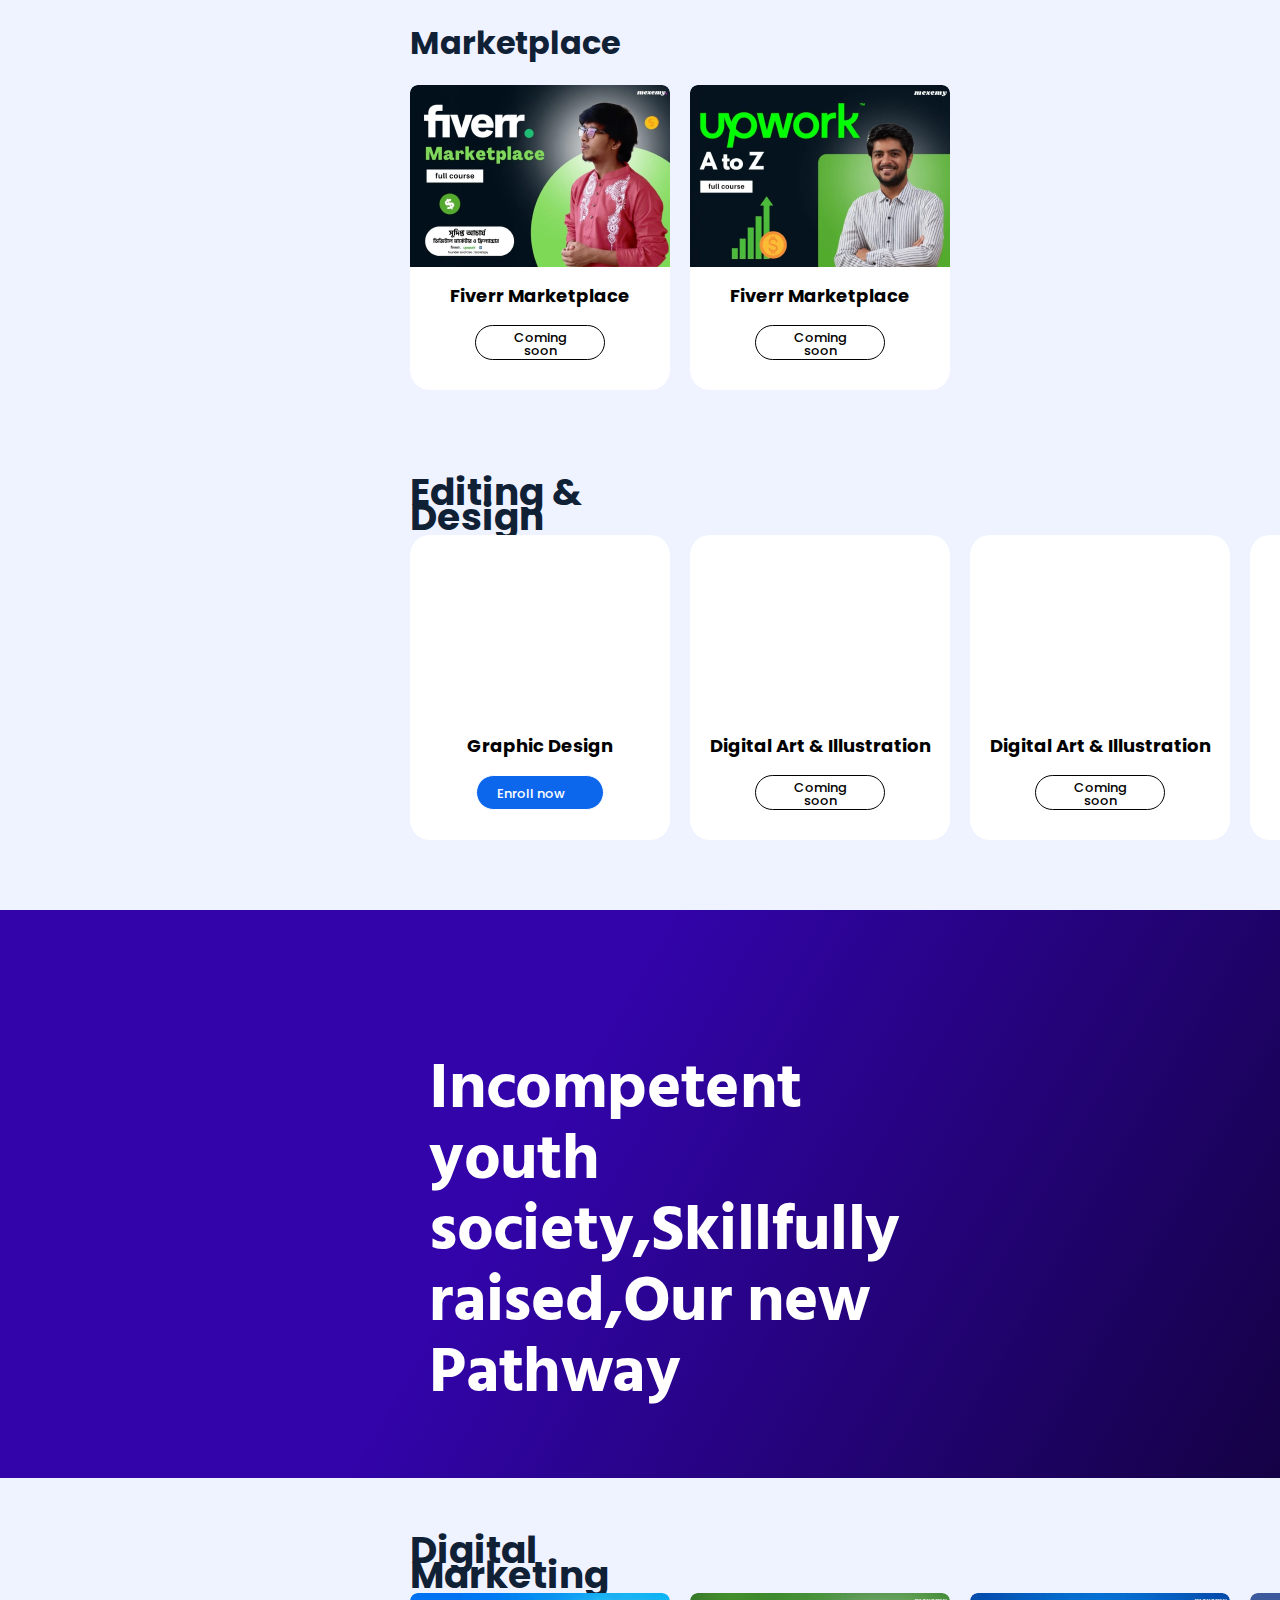
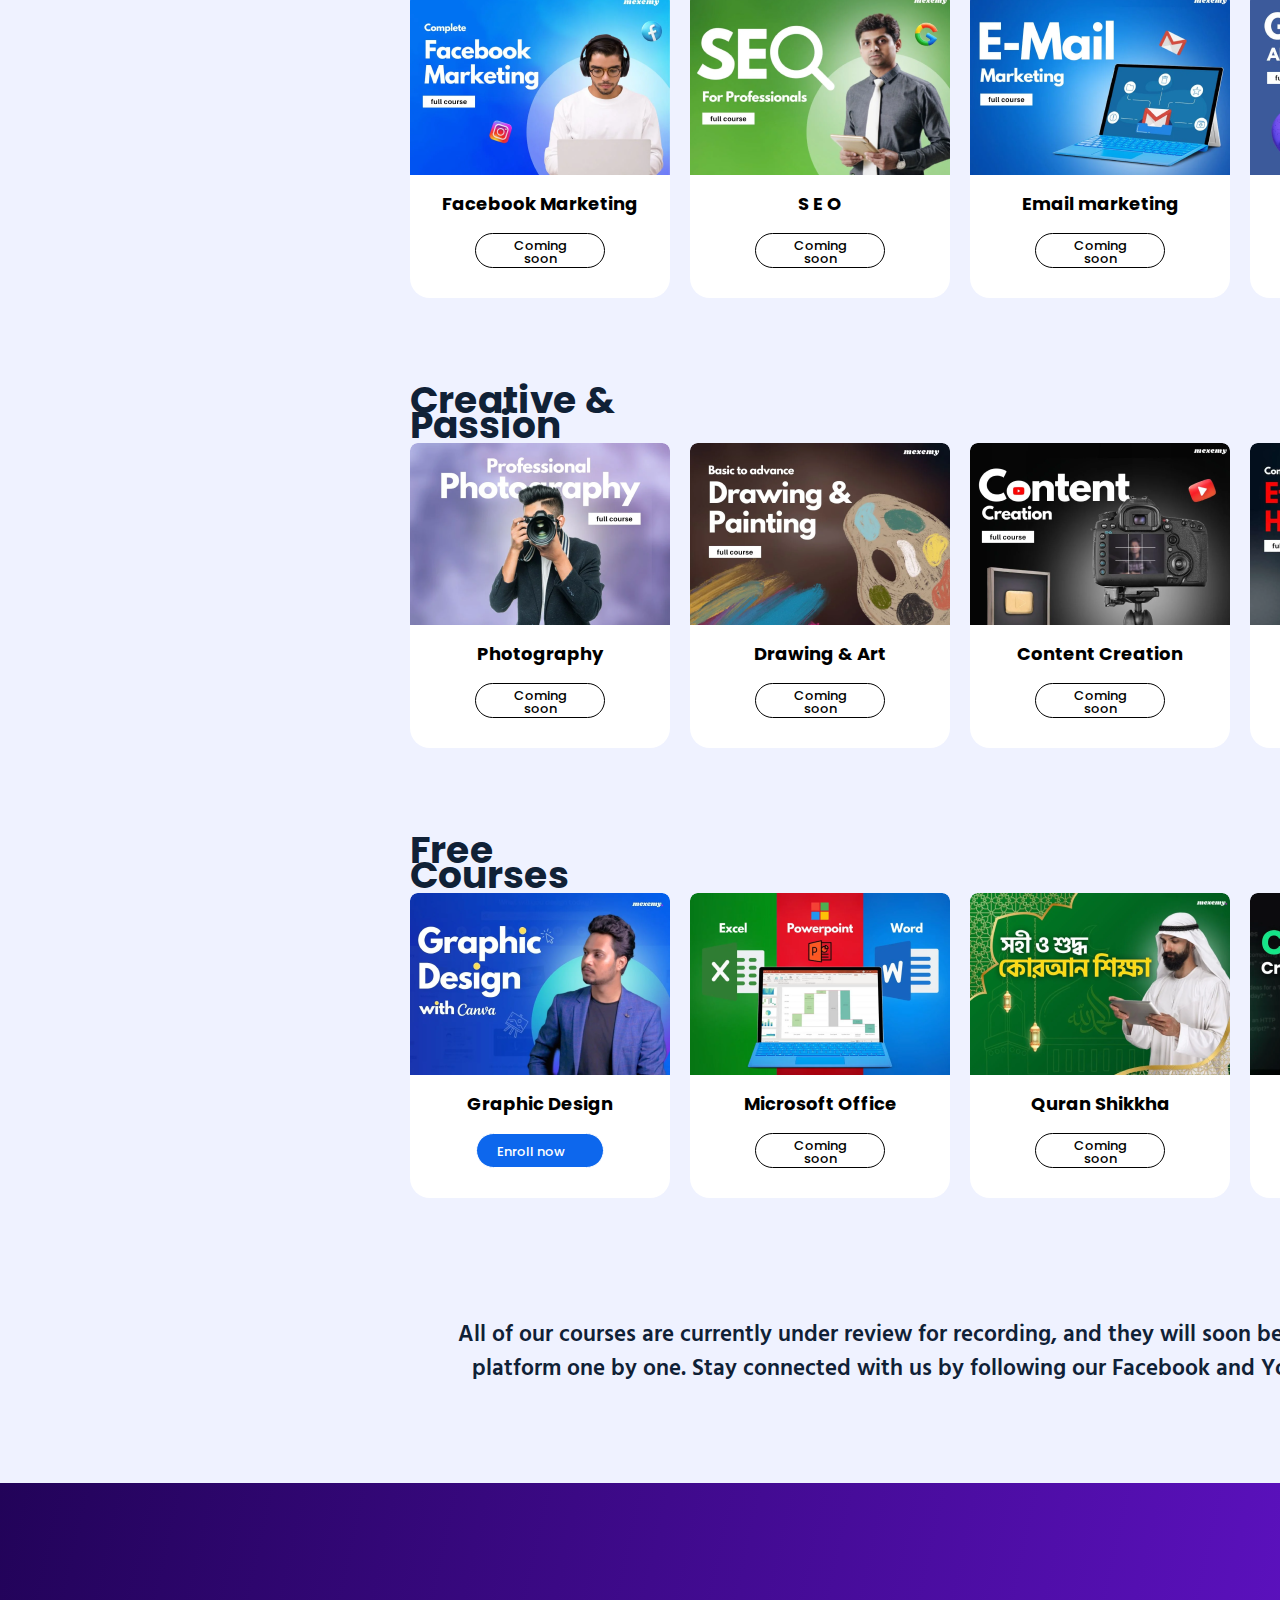
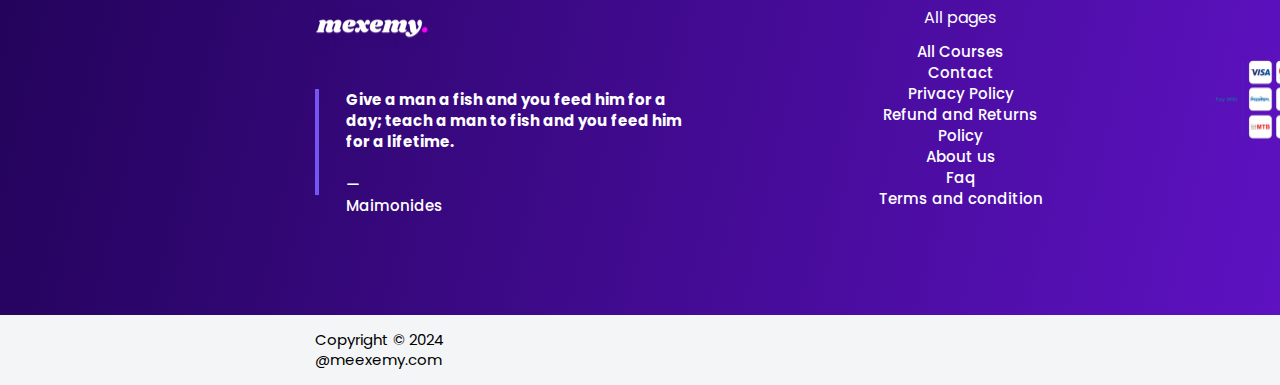
==== commit 428c55e5: "24/05" ====
--- a/Du An/index.html
+++ b/Du An/index.html
@@ -30,10 +30,10 @@
                 <div class="menu-main">
                     <ul class="menu">
                         <li><a href="">Dasboard</a></li>
-                        <li><a href="">All courses</a></li>
+                        <li><a href="../Du An/index.html">All courses</a></li>
                         <li><a href="">Resource </a></li>
-                        <li><a href="">Contact</a></li>
-                        <li><a href="">Affiliate</a></li>
+                        <li><a href="../Du An/About_us.html">Contact</a></li>
+                        <li><a href="./Affiliate.html">Affiliate</a></li>
                     </ul>
                 </div>
 
@@ -42,7 +42,11 @@
                         <div class="icon">
                             <div class="search"></div>
                             <div class="link"></div>
-                            <div class="login"></div>
+                            <div  class="login">
+                                <a href="../Du An/student-login.html" class="login">
+                                    <img src="../Du An/assets/image/Login.png" alt="">
+                                </a>
+                            </div>
                         </div>
                         <a href="../student-login.html" class="right">Register</a>
                     </div>
@@ -501,13 +505,13 @@
                         <div class="collum2">
                             <div class="text-collum2"> <a> All pages </a></div>
                         </div>
-                        <div class="list">
+                        <div class="list-end">
                             <ul >
-                                <li><a href="#">All Courses</a></li>
+                                <li><a href="./index.html">All Courses</a></li>
                                 <li><a href="#">Contact</a></li>
                                 <li><a href="#">Privacy Policy</a></li>
                                 <li><a href="#">Refund and Returns Policy</a></li>
-                                <li><a href="#">About us</a></li>
+                                <li><a href="./About_us.html">About us</a></li>
                                 <li><a href="#">Faq</a></li>
                                 <li><a href="#">Terms and condition</a></li>
                             </ul>
--- a/Du An/assets/css/homepage.css
+++ b/Du An/assets/css/homepage.css
@@ -3,13 +3,8 @@
     margin: auto;
 }
 
-/* #main {
-    width: 1920px;
-    background-color: #FFFF;
-    display: block;
-
-} */
-.main {
+
+.container{
     /* Home */
 
     position: relative;
@@ -43,11 +38,8 @@
     top: 1017px;
     background: url(../image/Link\ -\ Go\ to\ top.png) no-repeat;
     border-radius: 36px;
-
-}
-
-.gototop-icons {}
-
+    z-index: 1;
+}
 .menu {
 
     /* background-color: rgb(248, 194, 194); */
@@ -107,7 +99,6 @@
 }
 
 .login {
-    background: url(../image/Login.png) no-repeat center;
     width: 20px;
     height: 20px;
 }
@@ -125,7 +116,7 @@
     font-family: 'Poppins';
     font-weight: 600;
     font-size: 14px;
-    background: #5E3FDE;
+    /* background: #5E3FDE; */
     color: #FFFF;
 
     border-radius: 3px;
@@ -136,6 +127,11 @@
     padding: 0.5rem 1rem;
     border-radius: 5px;
     margin-left: 1rem;
+    transition: background-color 0.3s;
+}
+
+.right:hover {
+    background-color:  #1f0393;
 }
 
 .logo {
@@ -167,7 +163,7 @@
     left: 0;
     width: 100%;
     height: 100%;
-    position: absolute;
+    /* position: absolute; */
     background: url(../image/heading.png) no-repeat center/ cover;
     z-index: 1;
     /* Đặt hình ảnh phía trên lớp nền */
@@ -299,6 +295,8 @@
     position: absolute;
     height: 490px;
     width: 1920px;
+    left: 0px;
+    right: 0px;
     background-color: #EFF2FF;
 }
 
@@ -1508,7 +1506,7 @@
 
 }
 
-.list {
+.list-end {
     /* List */
     justify-content: space-between;
     position: absolute;
@@ -1651,52 +1649,4 @@
     height: 18px;
     left: calc(50% - 18px/2 + 301px);
     top: calc(50% - 18px/2 - 0.75px);
-}
-
-
-/* 
-footer {
-    background-color: #5A20CB;
-    color: #fff;
-    padding: 2rem;
-    margin-top: 4004px;
-    width: 1920px;
-}
-
-.footer-content {
-    display: flex;
-    justify-content: space-between;
-    flex-wrap: wrap;
-}
-
-.footer-content .quote {
-    max-width: 200px;
-}
-
-.footer-content .links ul {
-    list-style: none;
-}
-
-.footer-content .links li {
-    margin-bottom: 0.5rem;
-}
-
-.footer-content .links a {
-    text-decoration: none;
-    color: #fff;
-}
-
-.footer-content .social-media {
-    text-align: center;
-}
-
-.footer-content .social-icons {
-    display: flex;
-    justify-content: center;
-    gap: 0.5rem;
-}
-
-.copyright {
-    text-align: center;
-    margin-top: 1rem;
-} */+}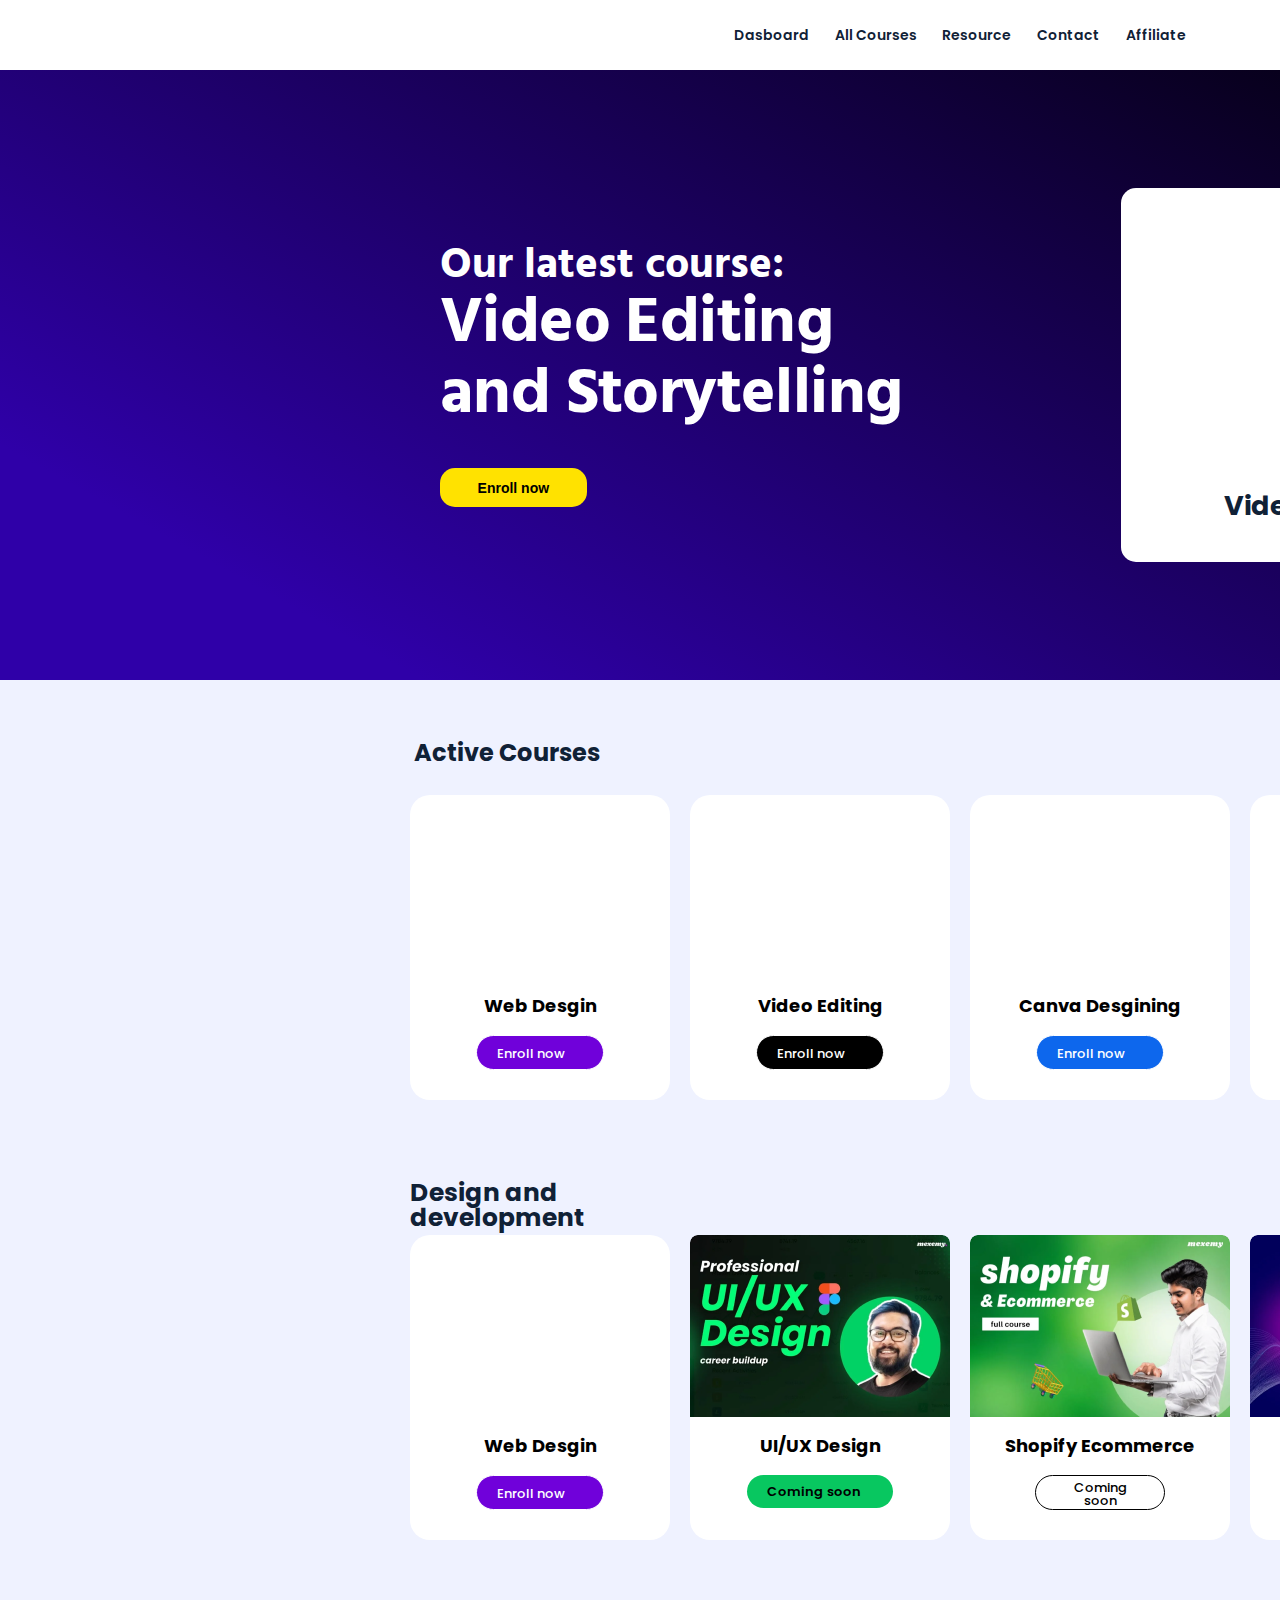
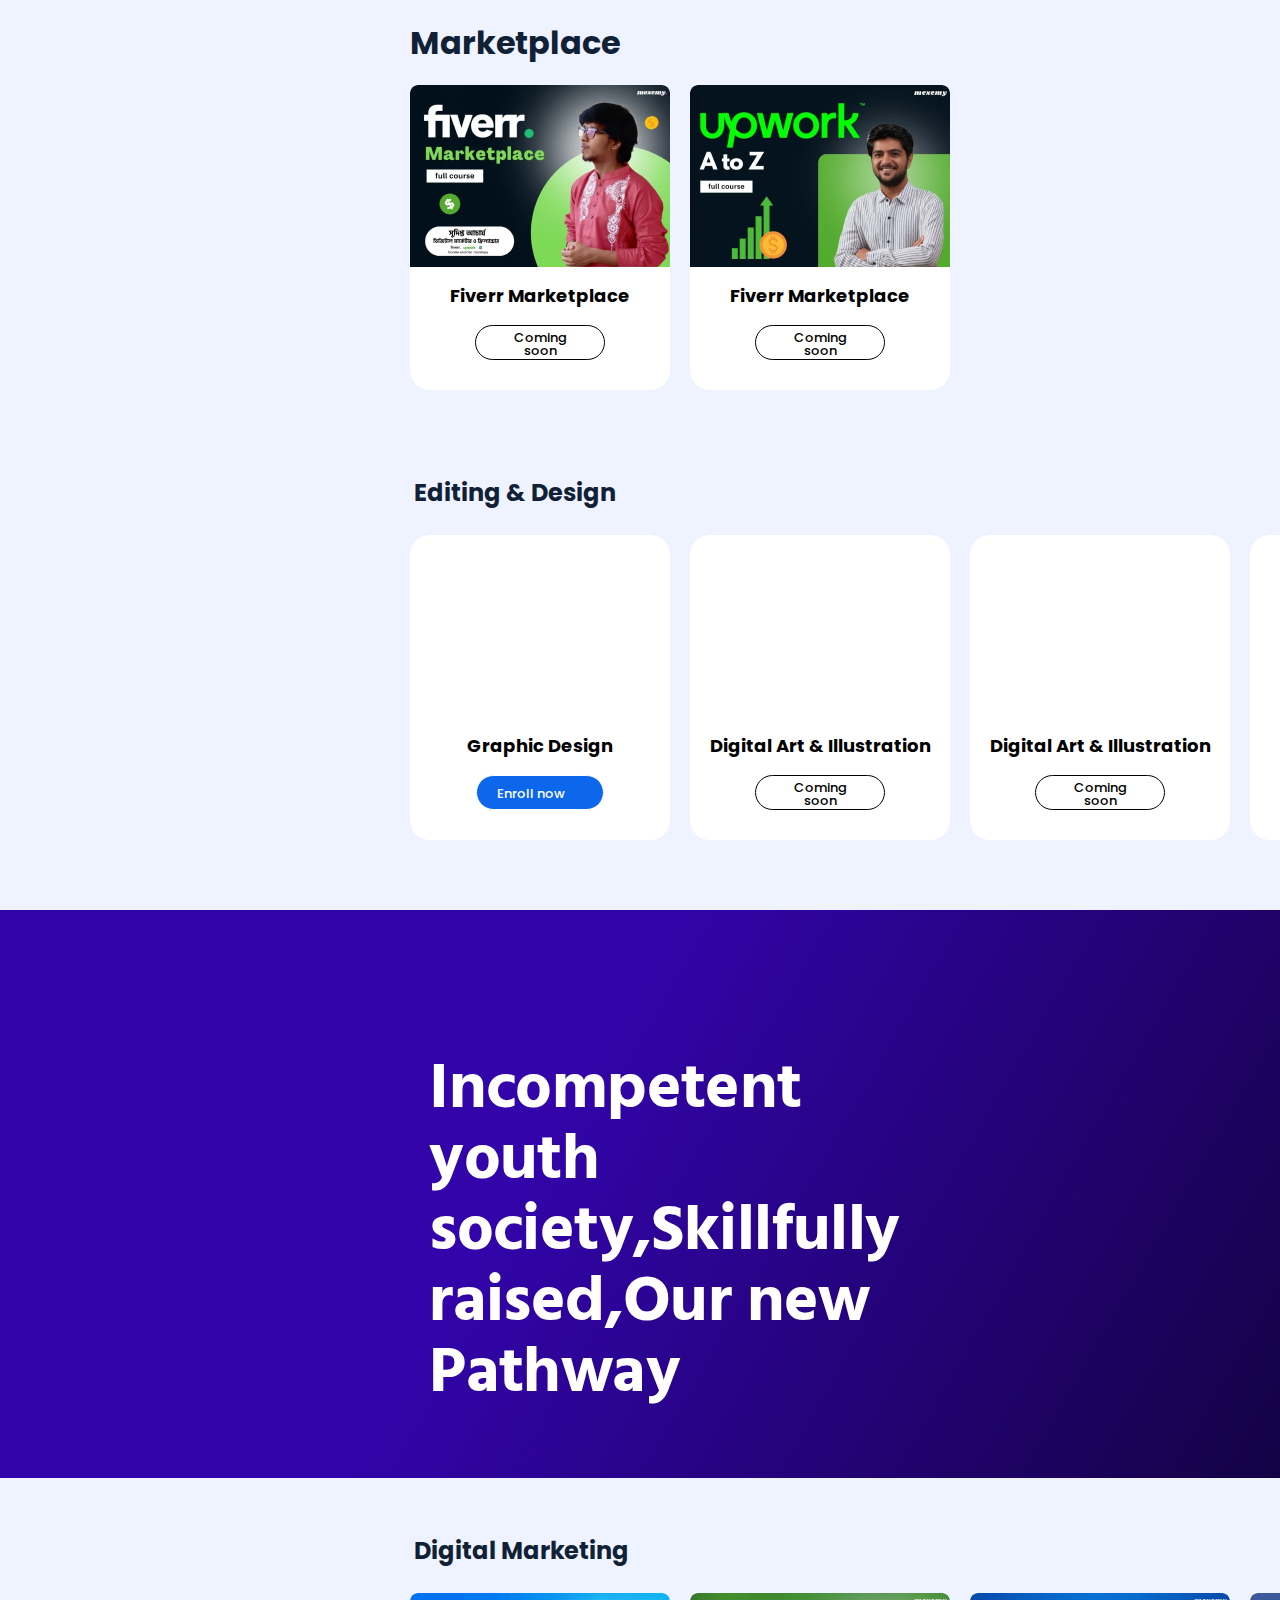
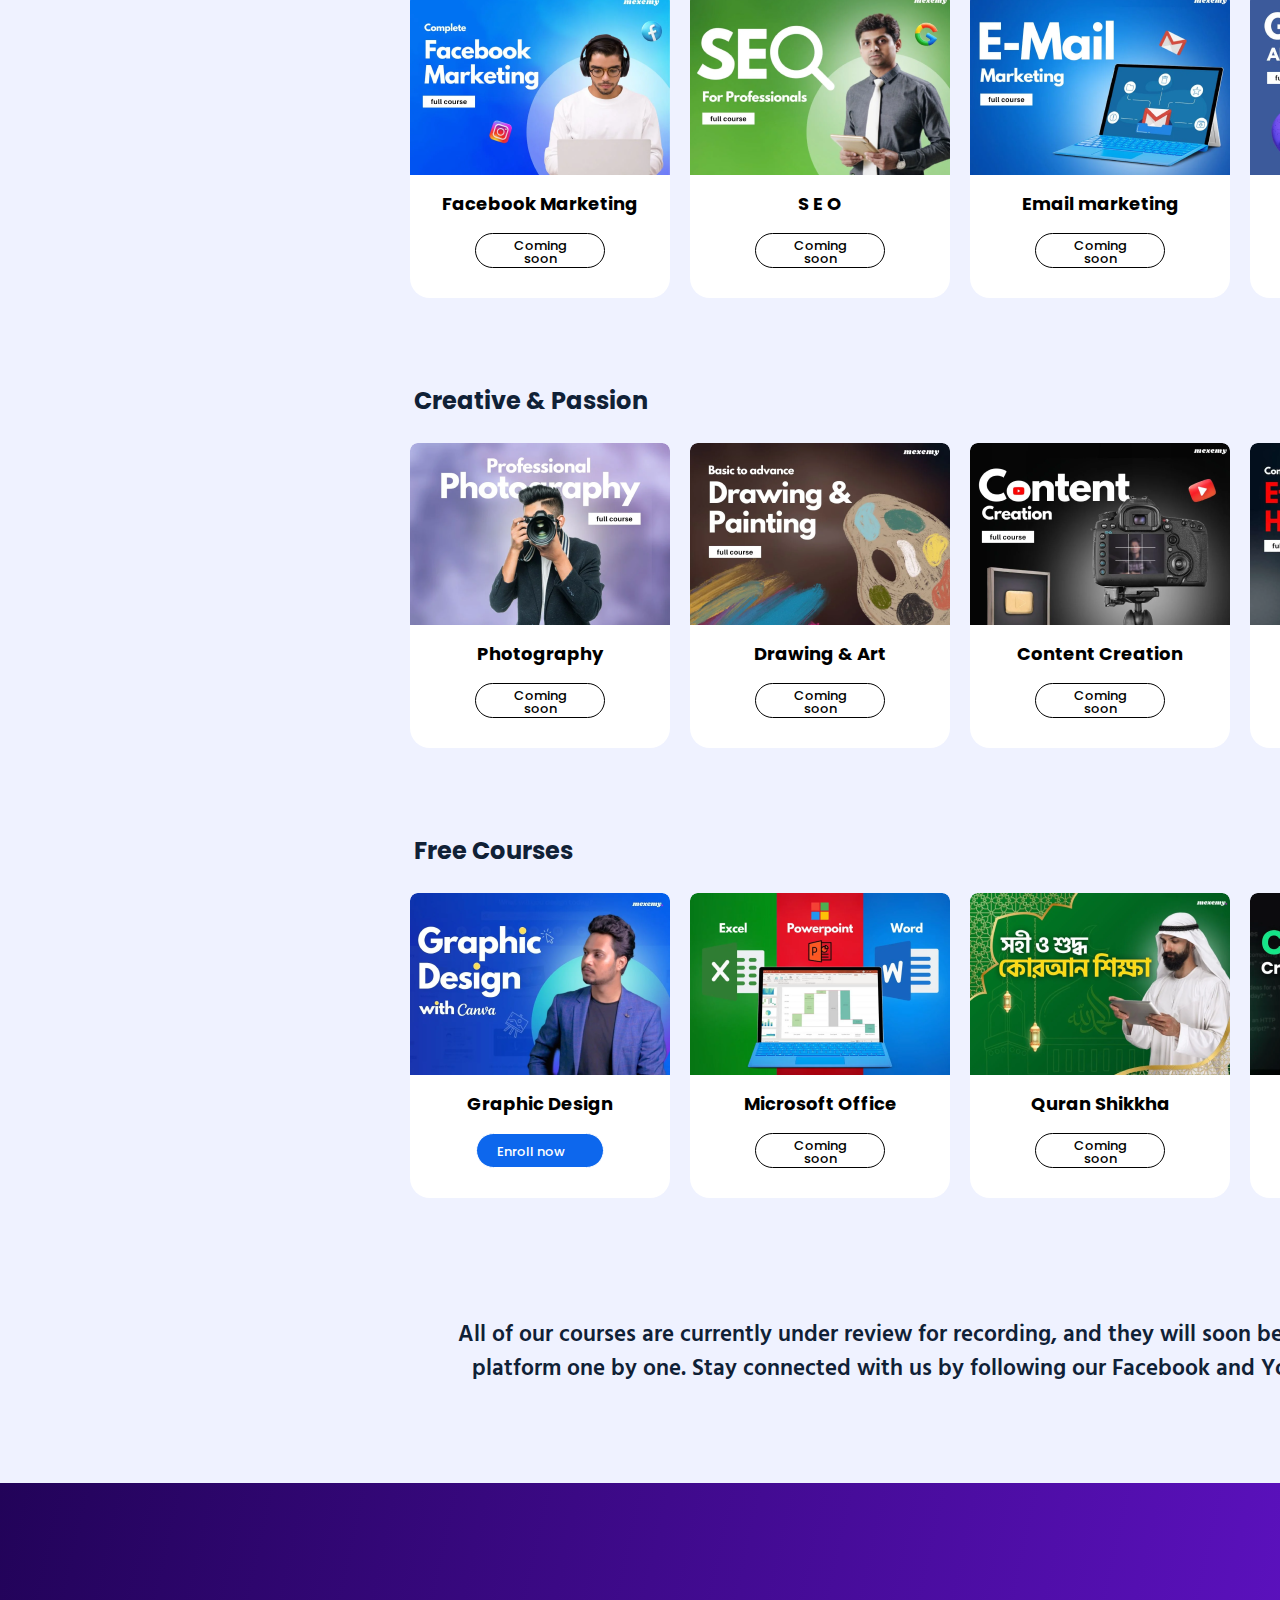
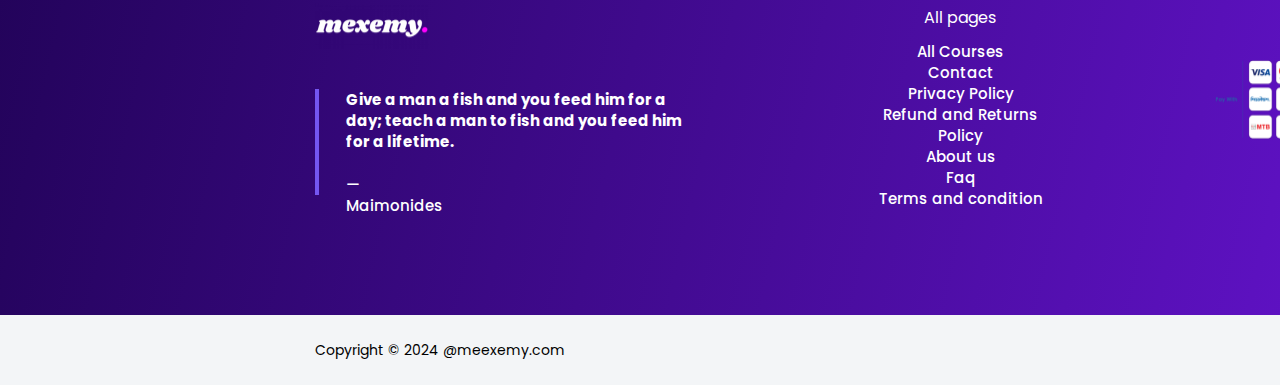
==== commit 440287f8: "data" ====
--- a/Du An/index.html
+++ b/Du An/index.html
@@ -22,17 +22,17 @@
     </head>
 
     <body>
-        <div class="main">
+        <div class="container">
             <div class="go-to-top"></div>
             <div class="header">
                 <!-- ul#nav>li*5>a -->
                 <div class="logo"></div>
                 <div class="menu-main">
                     <ul class="menu">
-                        <li><a href="">Dasboard</a></li>
+                        <li><a href="#">Dasboard</a></li>
                         <li><a href="../Du An/index.html">All courses</a></li>
-                        <li><a href="">Resource </a></li>
-                        <li><a href="../Du An/About_us.html">Contact</a></li>
+                        <li><a href="./data resources.html">Resource </a></li>
+                        <li><a href="./About_us.html">Contact</a></li>
                         <li><a href="./Affiliate.html">Affiliate</a></li>
                     </ul>
                 </div>
@@ -43,12 +43,12 @@
                             <div class="search"></div>
                             <div class="link"></div>
                             <div  class="login">
-                                <a href="../Du An/student-login.html" class="login">
-                                    <img src="../Du An/assets/image/Login.png" alt="">
+                                <a href="./student-login.html" class="login">
+                                    <img src="./assets/image/Login.png" alt="">
                                 </a>
                             </div>
                         </div>
-                        <a href="../student-login.html" class="right">Register</a>
+                        <a href=".\/student-login.html" class="right">Register</a>
                     </div>
                 </div>
             </div>
--- a/Du An/assets/css/homepage.css
+++ b/Du An/assets/css/homepage.css
@@ -4,12 +4,12 @@
 }
 
 
-.container{
+.container {
     /* Home */
 
     position: relative;
     width: 1920px;
-    height: 5165px;
+    height: 1364px;
 
     background: #FFFFFF;
 
@@ -24,9 +24,6 @@
 
 }
 
-/* .main-main {
-    display: flex;
-} */
 
 .go-to-top {
     /* Link - Go to top */
@@ -38,8 +35,10 @@
     top: 1017px;
     background: url(../image/Link\ -\ Go\ to\ top.png) no-repeat;
     border-radius: 36px;
-    z-index: 1;
-}
+      /* cursor: pointer; */
+
+}
+
 .menu {
 
     /* background-color: rgb(248, 194, 194); */
@@ -116,7 +115,7 @@
     font-family: 'Poppins';
     font-weight: 600;
     font-size: 14px;
-    /* background: #5E3FDE; */
+    background: #5E3FDE;
     color: #FFFF;
 
     border-radius: 3px;
@@ -126,13 +125,13 @@
     background-color: #5A20CB;
     padding: 0.5rem 1rem;
     border-radius: 5px;
-    margin-left: 1rem;
-    transition: background-color 0.3s;
+    margin-left: 16px;
 }
 
 .right:hover {
-    background-color:  #1f0393;
-}
+    background-color: #1f0393;
+}
+
 
 .logo {
     background: url(../image/logo.png) no-repeat left;
@@ -142,7 +141,6 @@
     ;
     display: flex;
 }
-
 .under_header {
     position: relative;
     height: 610px;
@@ -977,7 +975,7 @@
     font-family: 'Poppins';
     font-style: normal;
     font-weight: 700;
-    /* font-size: 25px; */
+    font-size: 16px;
     line-height: 25px;
     /* identical to box height, or 100% */
     display: flex;
@@ -1021,7 +1019,7 @@
     /* Heading 2 → Editing & Design */
 
     position: absolute;
-    width: 208.88px;
+    width: 210.88px;
     height: 25px;
     left: 410px;
     top: 20px;
@@ -1029,7 +1027,7 @@
     font-family: 'Poppins';
     font-style: normal;
     font-weight: 700;
-    font-size: 25px;
+    font-size: 16px;
     line-height: 25px;
     /* identical to box height, or 100% */
     display: flex;
@@ -1166,7 +1164,7 @@
     font-family: 'Poppins';
     font-style: normal;
     font-weight: 700;
-    font-size: 25px;
+    font-size: 16px;
     line-height: 25px;
     /* identical to box height, or 100% */
     display: flex;
@@ -1203,7 +1201,7 @@
     font-family: 'Poppins';
     font-style: normal;
     font-weight: 700;
-    font-size: 25px;
+    font-size: 16px;
     line-height: 25px;
     /* identical to box height, or 100% */
     display: flex;
@@ -1252,7 +1250,7 @@
     font-family: 'Poppins';
     font-style: normal;
     font-weight: 700;
-    font-size: 25px;
+    font-size: 16px;;
     line-height: 25px;
     /* identical to box height, or 100% */
     display: flex;
@@ -1595,7 +1593,7 @@
         font-family: 'Poppins';
         font-style: normal;
         font-weight: 400;
-        font-size: 15px;
+        font-size: 14px;
         line-height: 20px;
         /* identical to box height, or 130% */
         display: flex;
